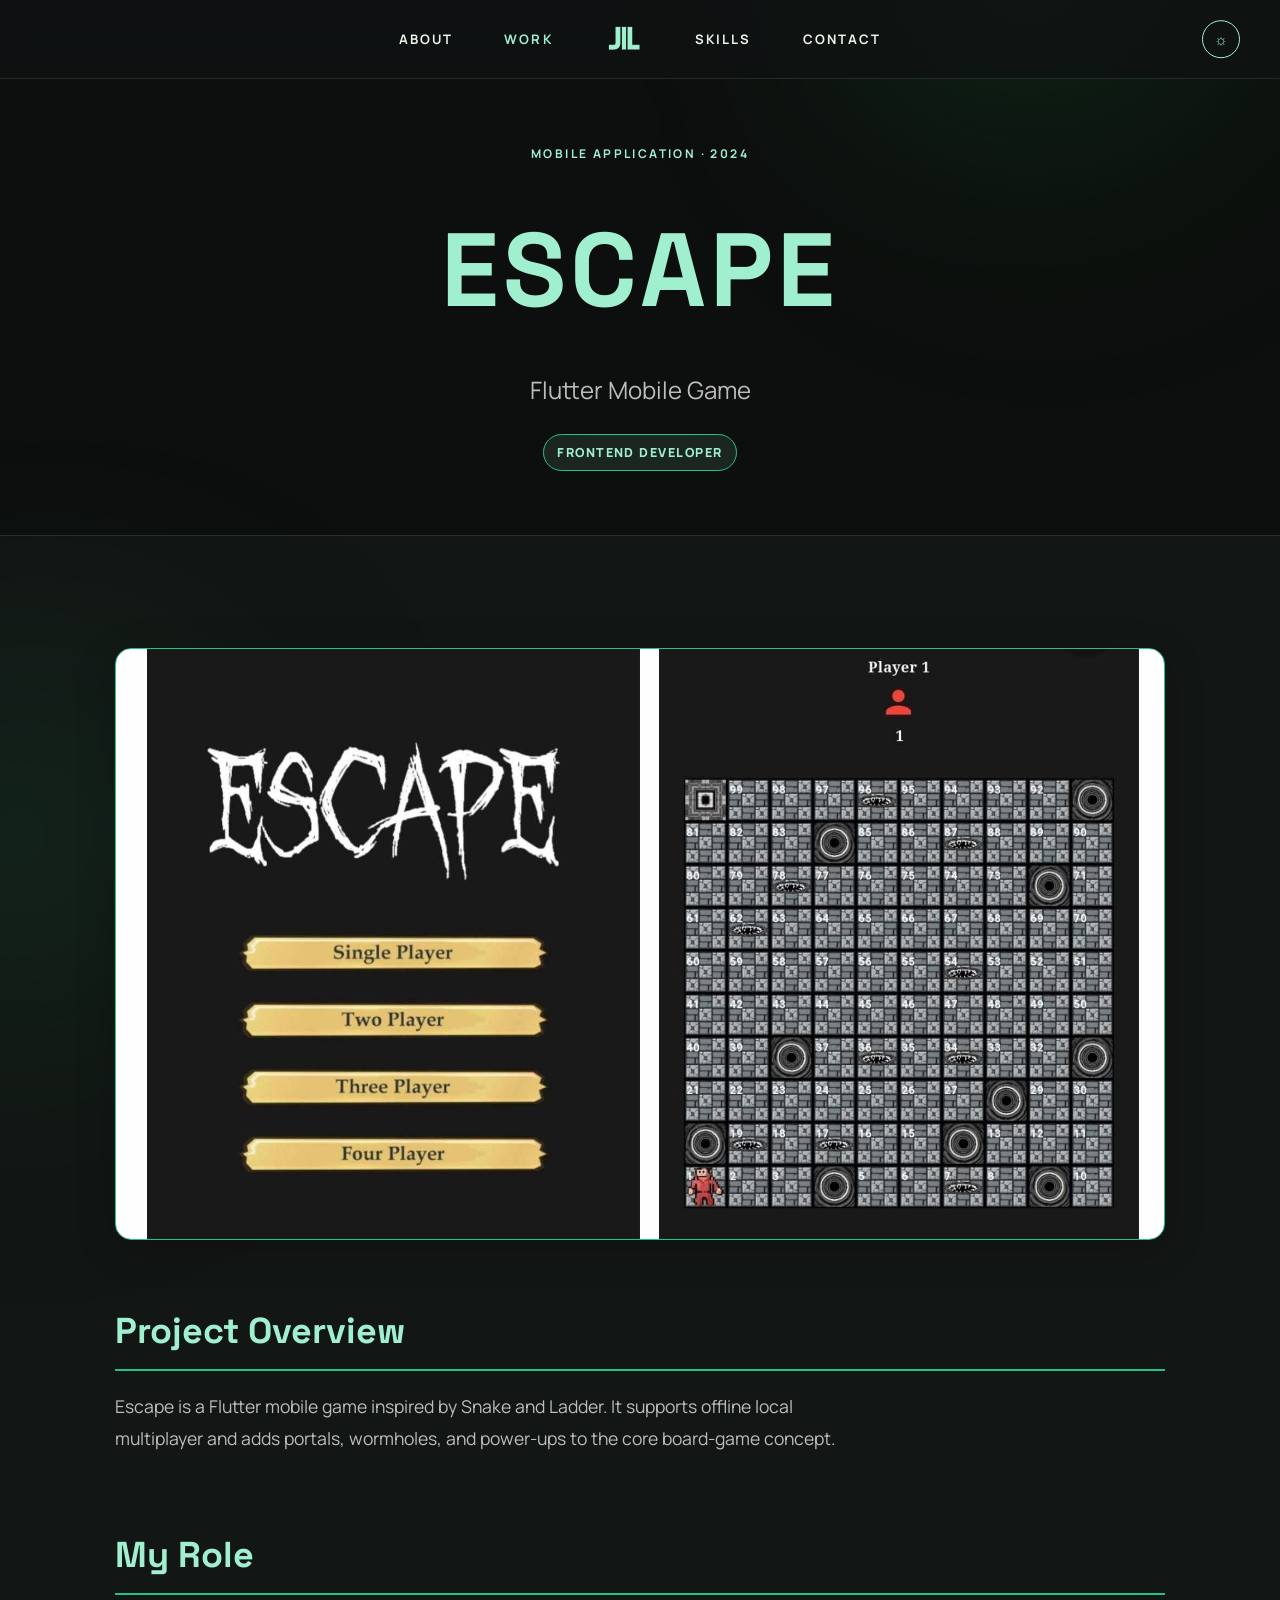
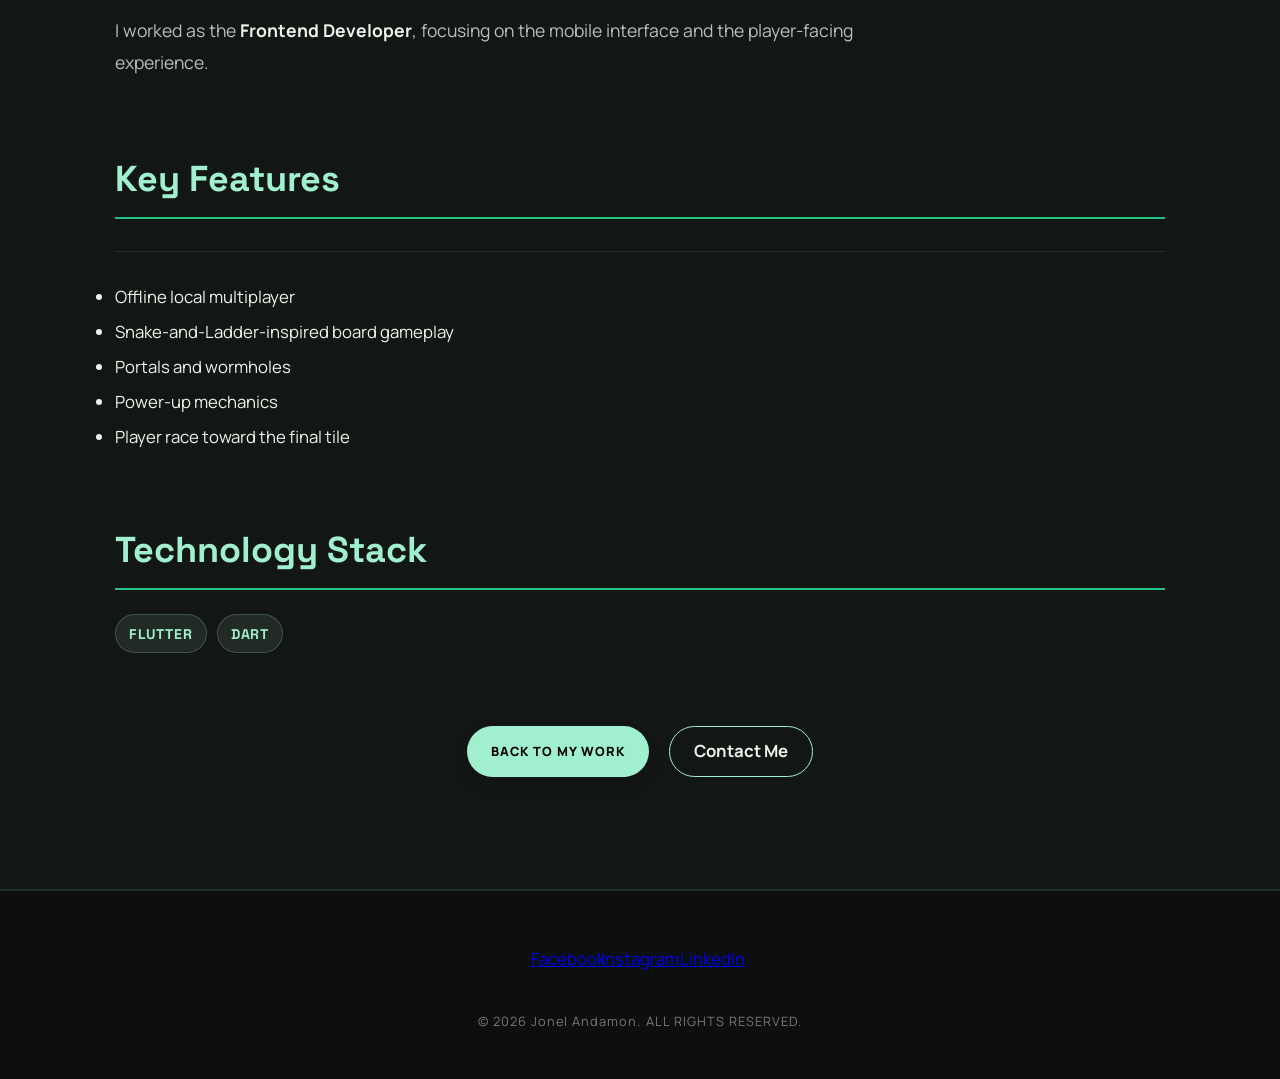
==== projects/escape/index.html @ 8e34d3ea "Add files via upload" ====
<!DOCTYPE html>
<html lang="en">
<head>
    <meta charset="UTF-8">
    <meta name="viewport" content="width=device-width, initial-scale=1.0">
    <meta name="description" content="A Flutter mobile game inspired by Snake and Ladder with offline local multiplayer and custom gameplay mechanics.">
    <meta property="og:title" content="Escape | Jonel Andamon">
    <meta property="og:description" content="A Flutter mobile game inspired by Snake and Ladder with offline local multiplayer and custom gameplay mechanics.">
    <meta property="og:type" content="website">
    <title>Escape | Jonel Andamon</title>
    <link href="https://fonts.googleapis.com/css2?family=Manrope:wght@400;500;600;700;800&family=Space+Grotesk:wght@400;500;600;700&display=swap" rel="stylesheet">
    <link rel="stylesheet" href="https://unpkg.com/aos@2.3.1/dist/aos.css">
    <link rel="stylesheet" href="../../assets/css/portfolio.css">
    <link rel="icon" type="image/png" sizes="64x64" href="../../assets/images/branding/logo.png">
</head>
<body>
    <div class="top-shadow"></div>
    <div class="bottom-shadow"></div>
    <header>
        <div class="nav-container">
            <div class="mobile-logo">
                <a href="../../index.html"><img src="../../assets/images/branding/logo.png" alt="Portfolio logo"></a>
            </div>
            <button class="hamburger" id="hamburger" type="button" aria-label="Open navigation" aria-expanded="false" aria-controls="navLinks">
                <span class="line"></span><span class="line"></span><span class="line"></span>
            </button>
            <nav class="nav-links" id="navLinks">
                <a href="../../about.html">About</a>
                <a href="../../work.html" class="active">Work</a>
                <div class="logo"><a href="../../index.html"><img src="../../assets/images/branding/logo.png" alt="Portfolio logo"></a></div>
                <a href="../../skill.html">Skills</a>
                <a href="../../contact.html">Contact</a>
            </nav>
            <button class="theme-toggle" type="button" aria-label="Switch to light mode" title="Switch to light mode" aria-pressed="false">
                <span class="theme-icon" aria-hidden="true"></span>
                <span class="theme-label">Light mode</span>
            </button>
        </div>
    </header>
    <main>
        <section class="project-detail-hero" data-aos="fade-up">
            <div class="container">
                <p class="eyebrow">Mobile Application · 2024</p>
                <h1>ESCAPE</h1>
                <p class="project-detail-lead">Flutter Mobile Game</p>
                <div class="project-role-badge">Frontend Developer</div>
            </div>
        </section>
        <section class="section dark-section">
            <div class="container project-detail-content">
                <div class="project-hero-image" data-aos="fade-up">
                    <img src="../../projects/escape/images/escape.jpg" alt="Escape mobile game interface">
                </div>
                <div class="project-detail-section" data-aos="fade-up">
    <h2>Project Overview</h2>
    <p class="details">Escape is a Flutter mobile game inspired by Snake and Ladder. It supports offline local multiplayer and adds portals, wormholes, and power-ups to the core board-game concept.</p>
</div>
<div class="project-detail-section" data-aos="fade-up">
    <h2>My Role</h2>
    <p class="details">I worked as the <strong>Frontend Developer</strong>, focusing on the mobile interface and the player-facing experience.</p>
</div>
<div class="project-detail-section" data-aos="fade-up">
    <h2>Key Features</h2>
    <ul class="project-features">
        <li>Offline local multiplayer</li>
        <li>Snake-and-Ladder-inspired board gameplay</li>
        <li>Portals and wormholes</li>
        <li>Power-up mechanics</li>
        <li>Player race toward the final tile</li>
    </ul>
</div>
<div class="project-detail-section" data-aos="fade-up">
    <h2>Technology Stack</h2>
    <div class="tech-stack tech-stack-large"><span>Flutter</span><span>Dart</span></div>
</div>
                <div class="project-links" data-aos="fade-up">
                    <a href="../../work.html" class="action-button">Back to My Work</a>
                    <a href="../../contact.html" class="text-link">Contact Me</a>
                </div>
            </div>
        </section>
    </main>
    <footer>
    <div class="social-links" data-aos="fade-up">
        <a href="https://www.facebook.com/share/1BYpJdVybT/" target="_blank" rel="noopener noreferrer" aria-label="Facebook"><span aria-hidden="true">Facebook</span></a>
        <a href="https://www.instagram.com/_dyoneeell?igsh=d3g4NmZldGcwbHEw" target="_blank" rel="noopener noreferrer" aria-label="Instagram"><span aria-hidden="true">Instagram</span></a>
        <a href="https://www.linkedin.com/in/jonel-andamon-7ba1b735b" target="_blank" rel="noopener noreferrer" aria-label="LinkedIn"><span aria-hidden="true">LinkedIn</span></a>
    </div>
    <p class="copyright"></p>
</footer>
    <script src="https://unpkg.com/aos@2.3.1/dist/aos.js"></script>
    <script src="../../assets/js/portfolio.js"></script>
</body>
</html>
---- assets/css/portfolio.css ----
/* ====================== ROOT VARIABLES ====================== */
:root {
    --primary: #a0f0d0;
    --primary-dark: #23c483;
    --bg-dark: #0d0f0e;
    --bg-light: #1b1d1b;
    --text-light: #eaf6ea;
    --muted-text-color: #bdbdbd;  
    --timeline-marker: 20px;
    --card-padding: 2rem;
}

/* ====================== BASE STYLES ====================== */
* {
    margin: 0;
    padding: 0;
    box-sizing: border-box;
    font-family: 'Manrope', sans-serif;
    scroll-behavior: smooth;
}

body {
    background-color: var(--bg-dark);
    color: var(--text-light);
    overflow-x: hidden;
    transition: background-color 0.45s ease, color 0.45s ease;
}

/* ====================== TYPOGRAPHY ====================== */
.section-title {
    font-size: 2.5rem;
    color: var(--primary);
    margin-bottom: 3rem;
    text-transform: uppercase;
    letter-spacing: 3px;
    position: relative;
    display: inline-block;
}

.section-title::after {
    content: '';
    position: absolute;
    bottom: -10px;
    left: 0;
    width: 50px;
    height: 3px;
    background: var(--primary);
}

.section-title .line {
    flex-grow: 1;
    height: 2px;
    background: var(--primary);
}

.intro {
    font-size: 1.75rem;
    margin: 3rem 0 4rem;
    font-weight: 500;
    color: var(--text-light);
}

.details {
    color: var(--muted-text-color);
    font-size: 1.3rem;
    line-height: 2;
}

.section-text {
    font-size: 1.1rem;
    line-height: 1.8;
    max-width: 700px;
    margin-bottom: 2rem;
}

/* ====================== LAYOUT & CONTAINERS ====================== */
.container {
    max-width: 1200px;
    margin: 0 auto;
}

.section {
    padding: 6rem 2rem;
    position: relative;
}

.button-group {
    display: flex;
    gap: 1rem;
    margin-top: 2rem;
}

/* ====================== BACKGROUND ELEMENTS ====================== */
.top-shadow,
.bottom-shadow {
    position: fixed;
    width: 800px;
    height: 800px;
    background: rgba(0, 100, 0, 0.15);
    border-radius: 50%;
    filter: blur(100px);
    z-index: -1;
}

.top-shadow {
    top: 20%;
    left: -800px;
    animation: floatRight 25s linear infinite;
}

.bottom-shadow {
    bottom: 20%;
    left: -800px;
    animation: floatRight 30s linear infinite 5s;
}

@keyframes floatRight {
    0% { transform: translateX(-100%); }
    100% { transform: translateX(calc(100vw + 100%)); }
}

/* ====================== NAVIGATION ====================== */
header {
    position: fixed;
    top: 0;
    width: 100%;
    padding: 1.5rem 2rem;
    background: none;
    backdrop-filter: blur(10px);
    z-index: 100;
    transition: transform 0.35s ease, box-shadow 0.35s ease;
}

header.hide-nav {
    transform: translateY(-100%);
    transition: transform 0.3s ease-in-out;
}


.nav-container {
    max-width: 1200px;
    margin: 0 auto;
    display: flex;
    justify-content: center;
    align-items: center;
    position: relative;
}

.mobile-logo {
    display: none;
}

.logo {
    display: flex;
    align-items: center;
}

.logo img {
    height: 40px;
    object-fit: contain;
}

.nav-links {
    display: flex;
    align-items: center;
    justify-content: center;
    width: 100%;
    gap: 4rem;
}

.nav-links a {
    color: var(--text-light);
    text-decoration: none;
    font-size: 0.9rem;
    text-transform: uppercase;
    letter-spacing: 6px;
    transition: color 0.3s;
    position: relative;
}

.nav-links a:hover {
    color: var(--primary);
}

.nav-links a::after {
    content: "";
    position: absolute;
    left: 50%;
    bottom: -4px;
    transform: translateX(-50%);
    height: 2px;
    width: 0;
    background-color: var(--primary);
    transition: width 0.4s ease;
}

.nav-links a:hover::after {
    width: 100%;
}

.theme-toggle {
    align-items: center;
    background: transparent;
    border: 1px solid var(--primary);
    border-radius: 999px;
    color: var(--primary);
    cursor: pointer;
    display: inline-flex;
    font-family: 'Manrope', sans-serif;
    font-size: 1.05rem;
    justify-content: center;
    height: 2.35rem;
    padding: 0;
    position: absolute;
    right: 0;
    top: 50%;
    transform: translateY(-50%);
    width: 2.35rem;
    transition: background-color 0.3s ease, color 0.3s ease, transform 0.3s ease;
    z-index: 102;
}

.theme-toggle:hover,
.theme-toggle:focus-visible {
    background: var(--primary);
    color: var(--bg-dark);
    outline: none;
    transform: translateY(calc(-50% - 2px));
}

.theme-icon::before {
    content: '\263C';
    font-size: 0.95rem;
}

[data-theme="light"] .theme-icon::before {
    content: '\263E';
}

.theme-label {
    display: none;
}

.hamburger {
    display: none;
    flex-direction: column;
    justify-content: space-between;
    width: 30px;
    height: 21px;
    cursor: pointer;
    z-index: 101;
}

.hamburger .line {
    width: 100%;
    height: 3px;
    background: var(--primary);
    border-radius: 3px;
    transition: all 0.3s ease;
}

/* ====================== HERO SECTION ====================== */
.hero {
    height: 100vh;
    display: flex;
    align-items: center;
    justify-content: center;
    text-align: center;
    padding: 0 2rem;
    padding-top: 80px;
}

.hero h1 {
    font-size: 5rem;
    font-weight: 700;
    color: var(--primary);
    margin-bottom: 1rem;
    letter-spacing: 5px;
    text-transform: uppercase;
}

.hero .subtitle {
    font-size: 1.4rem;
    margin-bottom: 3rem;
    letter-spacing: 2px;
}

.scroll-indicator {
    position: absolute;
    bottom: 40px;
    left: 50%;
    transform: translateX(-50%);
}

.scroll-indicator span {
    display: block;
    width: 20px;
    height: 20px;
    border-bottom: 2px solid var(--primary);
    border-right: 2px solid var(--primary);
    transform: rotate(45deg);
    animation: scrollAnimation 2s infinite;
}

@keyframes scrollAnimation {
    0% { opacity: 0; transform: rotate(45deg) translateY(-20px); }
    50% { opacity: 1; }
    100% { opacity: 0; transform: rotate(45deg) translateY(20px); }
}

/* ====================== BUTTONS ====================== */
.action-button {
    padding: 1.3em 3em;
    font-size: 12px;
    text-transform: uppercase;
    letter-spacing: 2.5px;
    font-weight: 500;
    color: #000;
    background-color: var(--primary);
    border: none;
    border-radius: 45px;
    box-shadow: 0px 8px 15px rgba(0, 0, 0, 0.1);
    transition: all 0.3s ease 0s;
    cursor: pointer;
    outline: none;
}

.action-button:hover {
    background-color: var(--primary-dark);
    box-shadow: 0px 15px 20px rgba(46, 229, 157, 0.4);
    color: #fff;
    transform: translateY(-7px);
}

.action-button:active {
    transform: translateY(-1px);
}

.icon-button {
    width: 50px;
    height: 50px;
    display: flex;
    align-items: center;
    justify-content: center;
    background-color: var(--primary);
    border: none;
    border-radius: 50%;
    cursor: pointer;
    transition: all 0.3s ease;
    box-shadow: 0px 8px 15px rgba(0, 0, 0, 0.1);
}

.icon-button svg {
    transition: all 0.3s ease;
}

.icon-button:hover {
    background-color: var(--primary-dark);
    box-shadow: 0px 15px 20px rgba(46, 229, 157, 0.4);
    transform: translateY(-7px);
}

.dark-section .icon-button {
    color: var(--primary);
}

.icon-button:hover svg {
    transform: translate(3px, -3px);
}

.icon-button:active {
    transform: translateY(-1px);
}

.dark-section .action-button {
    --primary: #a0f0d0;
    color: #000;
}

.dark-section .icon-button {
    --primary: #a0f0d0;
    color: var(--primary);
}

.dark-section .action-button:hover,
.dark-section .icon-button:hover {
    background-color: var(--primary-dark);
    color: #fff;
}

/* ====================== SKILLS SECTION ====================== */
.tech-overview {
    margin-bottom: 4rem;
}

.tech-grid {
    display: grid;
    grid-template-columns: repeat(auto-fit, minmax(240px, 1fr));
    gap: 2rem;
    margin-top: 3rem;
}

.tech-card {
    background: rgba(27, 29, 27, 0.7);
    border: 1px solid rgba(160, 240, 208, 0.1);
    border-radius: 15px;
    padding: 2rem;
    text-align: center;
    transition: all 0.4s cubic-bezier(0.23, 1, 0.32, 1);
    position: relative;
    overflow: hidden;
    cursor: pointer;
}

.tech-card::before {
    content: '';
    position: absolute;
    top: 0;
    left: -100%;
    width: 100%;
    height: 100%;
    background: linear-gradient(90deg, transparent, rgba(160, 240, 208, 0.1), transparent);
    transition: left 0.5s ease;
}

.tech-card:hover::before {
    left: 100%;
}

.tech-card:hover {
    transform: translateY(-10px) scale(1.02);
    border-color: var(--primary);
    box-shadow: 0 15px 40px rgba(35, 196, 131, 0.2);
    background: rgba(35, 196, 131, 0.05);
}

.tech-icon {
    width: 80px;
    height: 80px;
    margin: 0 auto 1.5rem;
    display: flex;
    align-items: center;
    justify-content: center;
    border-radius: 50%;
    background: rgba(160, 240, 208, 0.1);
    transition: all 0.4s ease;
}

.tech-icon svg {
    width: 50px;
    height: 50px;
    color: var(--primary);
    transition: all 0.4s ease;
}

.tech-card:hover .tech-icon {
    background: rgba(160, 240, 208, 0.2);
    transform: scale(1.1) rotate(5deg);
    box-shadow: 0 10px 30px rgba(35, 196, 131, 0.3);
}

.tech-card:hover .tech-icon svg {
    color: var(--primary-dark);
    transform: scale(1.1);
}

.tech-card h4 {
    color: var(--primary);
    font-size: 1.3rem;
    margin-bottom: 0.75rem;
    font-weight: 700;
    transition: color 0.3s ease;
}

.tech-card:hover h4 {
    color: var(--primary-dark);
}

.tech-card p {
    color: var(--muted-text-color);
    font-size: 0.95rem;
    line-height: 1.6;
    transition: color 0.3s ease;
}

.tech-card:hover p {
    color: var(--text-light);
}

.vertical-skills {
    display: flex;
    flex-direction: column;
    gap: 3rem;
    max-width: 800px;
    margin: 0 auto;
}

.skill-group {
    border-left: 3px solid var(--primary-dark);
    padding-left: 2rem;
    position: relative;
}

.skill-group h3 {
    color: var(--primary);
    font-size: 1.5rem;
    margin-bottom: 1.5rem;
    text-transform: uppercase;
    letter-spacing: 2px;
}

.skill-item {
    margin-bottom: 2rem;
    padding: 1.5rem;
    background: rgba(27, 29, 27, 0.5);
    border-radius: 8px;
    transition: transform 0.3s ease;
}

.skill-item:hover {
    transform: translateX(10px);
}

.skill-item h4 {
    color: var(--primary);
    margin-bottom: 0.5rem;
    font-size: 1.1rem;
}

.skill-item p {
    color: var(--muted-text-color);
    line-height: 1.6;
    font-size: 0.95rem;
}

.skill-item-with-icon {
    display: flex;
    gap: 1.5rem;
    align-items: flex-start;
    margin-bottom: 2rem;
    padding: 1.5rem;
    background: rgba(27, 29, 27, 0.5);
    border: 1px solid rgba(160, 240, 208, 0.1);
    border-radius: 12px;
    transition: all 0.4s cubic-bezier(0.23, 1, 0.32, 1);
    cursor: pointer;
}

.skill-item-with-icon:hover {
    transform: translateX(15px);
    background: rgba(35, 196, 131, 0.08);
    border-color: var(--primary);
    box-shadow: 0 8px 24px rgba(35, 196, 131, 0.15);
}

.skill-icon {
    flex-shrink: 0;
    width: 60px;
    height: 60px;
    display: flex;
    align-items: center;
    justify-content: center;
    background: rgba(160, 240, 208, 0.1);
    border-radius: 12px;
    transition: all 0.4s ease;
}

.skill-icon svg {
    width: 35px;
    height: 35px;
    color: var(--primary);
    transition: all 0.4s ease;
}

.skill-icon span {
    display: flex;
    align-items: center;
    justify-content: center;
}

.skill-item-with-icon:hover .skill-icon {
    background: rgba(160, 240, 208, 0.2);
    transform: scale(1.1) rotate(-5deg);
    box-shadow: 0 8px 20px rgba(35, 196, 131, 0.25);
}

.skill-item-with-icon:hover .skill-icon svg {
    color: var(--primary-dark);
    transform: scale(1.05);
}

.skill-content {
    flex: 1;
}

.skill-content h4 {
    color: var(--primary);
    font-size: 1.2rem;
    margin-bottom: 0.5rem;
    font-weight: 700;
    transition: color 0.3s ease;
}

.skill-item-with-icon:hover .skill-content h4 {
    color: var(--primary-dark);
}

.skill-content p {
    color: var(--muted-text-color);
    line-height: 1.7;
    font-size: 0.95rem;
    transition: color 0.3s ease;
}

.skill-item-with-icon:hover .skill-content p {
    color: var(--text-light);
}



/* ====================== CONTACT SECTION ====================== */
.contact-intro {
    text-align: center;
    max-width: 600px;
    margin: 0 auto 4rem;
}

.contact-intro p {
    color: var(--muted-text-color);
    font-size: 1.2rem;
    line-height: 1.8;
    position: relative;
}

.contact-intro p::after {
    content: '';
    display: block;
    width: 50px;
    height: 2px;
    background: var(--primary);
    margin: 2rem auto;
}

.vertical-contacts {
    display: flex;
    flex-direction: column;
    gap: 4rem;
    max-width: 1000px;
    margin: 0 auto;
}

.contact-group {
    border-left: 3px solid var(--primary-dark);
    border-left-width: 4px;
    padding-left: 3rem;
    position: relative;
}

.contact-group h3 {
    color: var(--primary);
    font-size: 2rem;
    margin-bottom: 2.5rem;
    text-transform: uppercase;
    letter-spacing: 3px;
}

.contact-item {
    margin-bottom: 2.5rem;
    padding: 2rem;
    border: 2px solid rgba(160, 240, 208, 0.1);
    transition: transform 0.3s ease;
}

.contact-item:hover {
    transform: translateX(10px);
}

.contact-item h4 {
    color: var(--primary);
    margin-bottom: .1rem;
    font-size: 1.3rem;
}

.contact-item p {
    color: var(--muted-text-color);
    line-height: 1.8;
    font-size: 1.1rem;
}

.contact-form-group {
    width: 100%;
}

.contact-form {
    display: grid;
    gap: 1.25rem;
    max-width: 760px;
}

.form-field {
    display: grid;
    gap: 0.5rem;
}

.form-field label {
    color: var(--primary);
    font-size: 0.85rem;
    font-weight: 700;
    letter-spacing: 0.04em;
}

.form-field input,
.form-field textarea {
    background: rgba(13, 15, 14, 0.45);
    border: 1px solid rgba(160, 240, 208, 0.2);
    border-radius: 0.5rem;
    color: var(--text-light);
    font: inherit;
    padding: 0.85rem 1rem;
    transition: border-color 0.3s ease, box-shadow 0.3s ease, background-color 0.3s ease;
    width: 100%;
}

.form-field textarea {
    min-height: 8rem;
    resize: vertical;
}

.form-field input:focus,
.form-field textarea:focus {
    border-color: var(--primary);
    box-shadow: 0 0 0 3px rgba(160, 240, 208, 0.12);
    outline: none;
}

.contact-form .action-button {
    justify-self: start;
}

.contact-form .action-button:disabled {
    cursor: wait;
    opacity: 0.65;
    transform: none;
}

.form-status {
    min-height: 1.5rem;
    color: var(--muted-text-color);
    font-size: 0.9rem;
}

.form-status.is-success {
    color: var(--primary);
}

.form-status.is-error {
    color: #ef9b9b;
}

[data-theme="light"] .form-field input,
[data-theme="light"] .form-field textarea {
    background: rgba(255, 255, 255, 0.9);
    border-color: rgba(23, 53, 42, 0.2);
    color: var(--text-light);
}

[data-theme="light"] .form-field input:focus,
[data-theme="light"] .form-field textarea:focus {
    box-shadow: 0 0 0 3px rgba(22, 131, 91, 0.14);
}

/* ====================== ABOUT SECTION ====================== */
.about-section {
    padding: 6rem 2rem;
    position: relative;
}

.education-timeline {
    position: relative;
    padding-left: 3rem;
    margin: 4rem 0;
    border-left: 3px solid var(--primary);
}

.education-timeline::before {
    content: '';
    position: absolute;
    left: -3px;
    top: 0;
    height: 100%;
    width: 3px;
    background: linear-gradient(
        to bottom,
        transparent,
        var(--primary-dark),
        transparent
    );
}

.timeline-item {
    position: relative;
    margin-bottom: 4rem;
    padding: 2rem;
    background: rgba(27, 29, 27, 0.7);
    border-radius: 8px;
    border: 1px solid rgba(160, 240, 208, 0.1);
    transition: transform 0.3s ease;
}

.timeline-item:hover {
    transform: translateX(20px);
    border-color: var(--primary);
}

.timeline-item::before {
    content: '';
    position: absolute;
    left: -3.8rem;
    top: 2.5rem;
    width: var(--timeline-marker);
    height: var(--timeline-marker);
    background: var(--bg-dark);
    border: 3px solid var(--primary);
    border-radius: 50%;
    z-index: 1;
}

.timeline-date {
    color: var(--primary);
    font-family: 'Space Grotesk', sans-serif;
    font-size: 1.1rem;
    margin-bottom: 1rem;
}

.timeline-details {
    color: var(--muted-text-color);
    line-height: 1.8;
    font-size: 1.1rem;
}

.additional-info {
    display: grid;
    grid-template-columns: repeat(auto-fit, minmax(300px, 1fr));
    gap: 3rem;
    margin-top: 4rem;
}

.info-card {
    padding: var(--card-padding);
    background: rgba(27, 29, 27, 0.7);
    border-radius: 10px;
    border: 1px solid rgba(160, 240, 208, 0.1);
    transition: all 0.3s ease;
}

.info-card:hover {
    transform: translateY(-10px);
    box-shadow: 0 10px 30px rgba(35, 196, 131, 0.1);
    border-color: var(--primary);
}

/* ====================== PROJECTS SECTION ====================== */
.work-intro {
    text-align: center;
    max-width: 800px;
    margin: 0 auto 4rem;
}

.section-subtitle {
    color: var(--muted-text-color);
    font-size: 1.1rem;
    line-height: 1.6;
    margin-top: 1rem;
}

.vertical-projects {
    display: grid;
    gap: 4rem;
    margin-top: 3rem;
}

.project-card-vertical {
    background: rgba(27, 29, 27, 0.7);
    border-radius: 15px;
    overflow: hidden;
    border: 1px solid rgba(195, 243, 194, 0.1);
    transition: all 0.3s ease;
    scroll-margin-top: 100px;
}

.featured-project-card {
    border: 2px solid var(--primary-dark);
    background: rgba(35, 196, 131, 0.05);
    box-shadow: 0 8px 30px rgba(35, 196, 131, 0.15);
}

.featured-label {
    display: inline-block;
    background: var(--primary);
    color: var(--bg-dark);
    font-size: 0.7rem;
    font-weight: 700;
    letter-spacing: 0.1em;
    padding: 0.4rem 1rem;
    border-radius: 20px;
    margin-bottom: 0.75rem;
    text-transform: uppercase;
}

.project-role-info {
    font-family: 'Space Grotesk', sans-serif;
    padding: 0.75rem 1.25rem;
    background: rgba(160, 240, 208, 0.08);
    border-left: 3px solid var(--primary);
    border-radius: 4px;
}

.project-image-vertical {
    height: 200px;
    background-size: cover;
    background-position: center;
    position: relative;
}

.project-info {
    padding: 2.5rem;
}

.project-info h3 {
    font-size: 2rem;
    color: var(--primary);
    margin-bottom: 0.5rem;
    letter-spacing: 1px;
}

.project-meta {
    display: flex;
    gap: 1.5rem;
    margin: 1rem 0;
    color: var(--primary-dark);
    font-family: 'Manrope', sans-serif;
    font-size: 0.9rem;
}

.project-description {
    color: var(--text-light);
    line-height: 1.8;
    margin: 1.5rem 0;
    font-size: 1.1rem;
}

.tech-stack {
    display: flex;
    flex-wrap: wrap;
    gap: 0.8rem;
    margin: 1.5rem 0;
}

.tech-stack span {
    background: rgba(160, 240, 208, 0.1);
    color: var(--primary);
    padding: 0.5rem 1.2rem;
    border-radius: 20px;
    font-size: 0.9rem;
    font-family: 'Space Grotesk', sans-serif;
    text-transform: uppercase;
}

.tech-stack-large span {
    font-size: 1rem;
    padding: 0.6rem 1.4rem;
}

.project-features {
    border-top: 1px solid rgba(160, 240, 208, 0.1);
    padding-top: 2rem;
    margin-top: 2rem;
}

.project-features h4 {
    color: var(--primary);
    margin-bottom: 1rem;
}

.project-features ul {
    padding-left: 1.5rem;
    color: var(--muted-text-color);
    line-height: 1.8;
}

.project-features li {
    margin-bottom: 0.5rem;
}

.project-card-vertical:hover {
    transform: translateY(-5px);
    box-shadow: 0 15px 30px rgba(0, 0, 0, 0.3);
    border-color: var(--primary);
}

.featured-project-card:hover {
    box-shadow: 0 20px 40px rgba(35, 196, 131, 0.25);
}

/* ====================== IMAGE COLLAGE ====================== */
.collage-container {
    display: grid;
    grid-template-columns: repeat(3, 1fr);
    gap: 1.5rem;
    max-width: 1000px;
    margin: 0 auto 2rem;
    padding: 1rem;
}

.collage-img {
    position: relative;
    border-radius: 8px;
    overflow: hidden;
    border: 3px solid var(--primary-dark);
    background: var(--bg-light);
    transition: all 0.4s cubic-bezier(0.23, 1, 0.32, 1);
    perspective: 1000px;
}

.collage-img img {
    width: 100%;
    height: 250px;
    object-fit: cover;
    display: block;
    transition: transform 0.4s cubic-bezier(0.23, 1, 0.32, 1);
}

.collage-img-1 img {
    object-position: center 30%;
}

.collage-img-2 {
    transform: translateY(1.5rem);
}

.collage-img-3 {
    transform: translateY(-1.5rem);
}

.collage-img:hover {
    transform: translateY(-10px) rotateX(5deg) rotateY(1deg);
    box-shadow: 0 15px 30px rgba(35, 196, 131, 0.2);
    z-index: 2;
}

.collage-img:hover img {
    transform: scale(1.05);
}

.collage-img-1:hover {
    transform: translateY(-10px) rotate(-1deg);
}

.collage-img-2:hover {
    transform: translateY(-10px) rotate(2deg);
}

.collage-img-3:hover {
    transform: translateY(-10px) rotate(-2deg) scale(1.02);
}

.collage-img::after {
    content: attr(data-title);
    position: absolute;
    bottom: -100%;
    left: 0;
    width: 100%;
    padding: 1rem;
    background: none;
    color: var(--primary);
    font-family: 'Space Grotesk', sans-serif;
    text-align: center;
    transition: bottom 0.3s ease;
}

.collage-img:hover::after {
    bottom: 0;
}

/* ====================== PROJECT DETAIL PAGES ====================== */
.project-detail-hero {
    padding: 10rem 2rem 5rem;
    text-align: center;
}

.project-detail-hero .eyebrow {
    color: var(--primary);
    font-size: 0.75rem;
    font-weight: 700;
    letter-spacing: 0.2em;
    margin-bottom: 1.5rem;
    text-transform: uppercase;
}

.project-detail-hero h1 {
    font-size: clamp(2.5rem, 6vw, 4rem);
    color: var(--primary);
    margin-bottom: 1rem;
    letter-spacing: 2px;
}

.project-detail-lead {
    font-size: clamp(1.1rem, 2vw, 1.4rem);
    color: var(--muted-text-color);
    max-width: 700px;
    margin: 0 auto 2rem;
    line-height: 1.6;
}

.project-role-badge {
    display: inline-block;
    background: rgba(160, 240, 208, 0.1);
    border: 1px solid var(--primary);
    border-radius: 20px;
    color: var(--primary);
    font-size: 0.85rem;
    font-weight: 700;
    letter-spacing: 0.05em;
    margin-top: 1rem;
    padding: 0.5rem 1.5rem;
    text-transform: uppercase;
}

.project-detail-content {
    max-width: 900px;
    margin: 0 auto;
}

.project-hero-image {
    margin: 0 0 4rem;
    text-align: center;
}

.project-hero-image img {
    width: 100%;
    border-radius: 12px;
    border: 2px solid var(--primary-dark);
    box-shadow: 0 10px 40px rgba(0, 0, 0, 0.2);
}

.image-caption {
    margin-top: 1rem;
    font-size: 0.9rem;
    color: var(--muted-text-color);
    font-style: italic;
}

.project-detail-section {
    margin-bottom: 4rem;
}

.project-detail-section h2 {
    font-size: 2rem;
    color: var(--primary);
    margin-bottom: 1.5rem;
    border-bottom: 2px solid var(--primary-dark);
    padding-bottom: 0.5rem;
}

.project-detail-section .details {
    font-size: 1.1rem;
    line-height: 1.8;
    color: var(--muted-text-color);
    margin-bottom: 1rem;
}

.feature-grid {
    display: grid;
    grid-template-columns: repeat(auto-fit, minmax(280px, 1fr));
    gap: 2rem;
    margin-top: 2rem;
}

.feature-card {
    padding: 2rem;
    background: rgba(27, 29, 27, 0.5);
    border-radius: 10px;
    border: 1px solid rgba(160, 240, 208, 0.1);
    transition: all 0.3s ease;
}

.feature-card:hover {
    transform: translateY(-5px);
    border-color: var(--primary);
    box-shadow: 0 8px 20px rgba(35, 196, 131, 0.1);
}

.feature-card h3 {
    color: var(--primary);
    font-size: 1.2rem;
    margin-bottom: 0.75rem;
}

.feature-card p {
    color: var(--muted-text-color);
    line-height: 1.6;
    font-size: 0.95rem;
}

.metrics-grid {
    display: grid;
    grid-template-columns: repeat(auto-fit, minmax(200px, 1fr));
    gap: 2rem;
    margin: 2rem 0;
}

.metric-card {
    text-align: center;
    padding: 2rem 1rem;
    background: rgba(160, 240, 208, 0.05);
    border-radius: 10px;
    border: 1px solid rgba(160, 240, 208, 0.15);
}

.metric-card strong {
    display: block;
    font-size: 2.5rem;
    color: var(--primary);
    margin-bottom: 0.5rem;
}

.metric-card span {
    display: block;
    color: var(--muted-text-color);
    font-size: 0.9rem;
    line-height: 1.4;
}

.metric-note {
    font-size: 0.85rem;
    color: var(--muted-text-color);
    font-style: italic;
    margin-top: 1.5rem;
    padding: 1rem;
    background: rgba(160, 240, 208, 0.03);
    border-left: 3px solid var(--primary-dark);
    border-radius: 4px;
}

.project-gallery {
    display: grid;
    grid-template-columns: repeat(auto-fit, minmax(300px, 1fr));
    gap: 2rem;
    margin: 2rem 0;
}

.project-gallery figure {
    margin: 0;
}

.project-gallery img {
    width: 100%;
    height: auto;
    border-radius: 8px;
    border: 2px solid var(--primary-dark);
    transition: transform 0.3s ease, box-shadow 0.3s ease;
}

.project-gallery img:hover {
    transform: scale(1.02);
    box-shadow: 0 8px 20px rgba(35, 196, 131, 0.2);
}

.project-gallery figcaption {
    margin-top: 0.75rem;
    font-size: 0.9rem;
    color: var(--muted-text-color);
    text-align: center;
}

.project-links {
    display: flex;
    gap: 1.5rem;
    margin-top: 3rem;
    flex-wrap: wrap;
    justify-content: center;
}

.liblocker-gallery {
    grid-template-columns: repeat(auto-fit, minmax(350px, 1fr));
}

/* ====================== PERSONAL INFO ====================== */
.personal-info {
    padding: 4rem 2rem;
    background: none;
}

.info-grid {
    display: grid;
    grid-template-columns: repeat(2, 1fr);
    gap: 2rem;
    max-width: 1000px;
    margin: 0 auto;
}

.witty-line {
    grid-column: 1 / -1;
    text-align: center;
    padding: 2rem 0;
    margin: 2rem 0;
    border-top: 2px solid var(--primary-dark);
    border-bottom: 2px solid var(--primary-dark);
}

.witty-line p {
    font-family: 'Space Grotesk', sans-serif;
    font-size: 1.5rem;
    color: var(--primary);
    margin: 0;
    line-height: 1.4;
}

/* ====================== FOOTER ====================== */
footer {
    text-align: center;
    padding: 3rem 2rem;
    background: none;
    border-top: 1px solid rgba(195, 243, 194, 0.1);
}

.social-links {
    display: flex;
    justify-content: center;
    gap: 2rem;
    margin-bottom: 1rem;
}

.social-links a {
    display: flex;
    align-items: center;
    justify-content: center;
    width: 40px;
    height: 40px;
    border-radius: 50%;
    transition: all 0.3s ease;
}

.social-links svg {
    width: 24px;
    height: 24px;
    transition: all 0.3s ease;
}

.social-links a:hover {
    background: rgba(160, 240, 208, 0.1);
}

.social-links a:hover svg {
    fill: var(--primary-dark);
    transform: scale(1.2);
}

.copyright {
    font-size: 0.8rem;
    opacity: 0.6;
    margin-top: 2rem;
}

/* ====================== ANIMATIONS ====================== */
[data-aos] {
    will-change: opacity, transform;
}

/* ====================== WEBINAR SECTION ====================== */
.webinar-section {
    margin: 4rem 2rem;
    padding-top: 2rem;
    border-top: 2px solid var(--primary-dark);
}

.webinar-section .section-title {
    color: var(--primary);
    font-size: 1.8rem;
    margin-bottom: 2.5rem;
}

/* ====================== MOBILE STYLES ====================== */
@media (max-width: 768px) {
    /* Navigation */
    .nav-container {
        justify-content: space-between;
        padding: 1rem 0.1rem;
    }
    
    .mobile-logo {
        display: block;
    }
    
    .mobile-logo img {
        height: 30px;
    }
    
    .logo {
        display: none;
    }
    
    .hamburger {
        display: flex;
    }

    .theme-toggle {
        right: 3.25rem;
    }
    
    .nav-links {
        position: fixed;
        top: 0;
        right: -100%;
        width: 70%;
        height: 100vh;
        background: var(--bg-light);
        flex-direction: column;
        align-items: center;
        justify-content: center;
        gap: 2rem;
        transition: right 0.3s ease;
        z-index: 100;
    }
    
    .nav-links.active {
        right: 0;
    }
    
    .nav-links a {
        padding: 1rem 0;
        border-bottom: 1px solid rgba(160, 240, 208, 0.1);
    }

    /* Hero */
    .hero h1 {
        font-size: 2.5rem;
    }
    
    .hero-copy {
        font-size: 1rem;
    }
    
    /* Sections */
    .section {
        padding: 5rem 1.5rem;
    }
    
    .section-title {
        font-size: 2rem;
    }
    
    .section-subtitle {
        font-size: 1rem;
    }
    
    .work-intro {
        margin-bottom: 3rem;
    }
    
    /* Background elements */
    .top-shadow,
    .bottom-shadow {
        width: 500px;
        height: 500px;
        filter: blur(80px);
    }

    /* Buttons */
    .button-group {
        flex-direction: column;
        align-items: center;
    }

    .action-button {
        width: 100%;
        max-width: 250px;
    }

    /* Social links */
    .social-links {
        gap: 1.5rem;
    }
    
    .social-links svg {
        width: 20px;
        height: 20px;
    }

    /* Skills */
    .vertical-skills {
        padding: 0 1rem;
    }
    
    .skill-group {
        padding-left: 1rem;
    }
    
    .skill-item {
        padding: 1rem;
    }

    /* Contact */
    .vertical-contacts {
        padding: 0 1rem;
    }
    
    .contact-group {
        padding-left: 1rem;
    }
    
    .contact-item {
        padding: 1rem;
    }
    
    .contact-hero-layout {
        grid-template-columns: 1fr;
        gap: 3rem;
    }
    
    .contact-hero-form {
        border-left: none;
        border-top: 2px solid var(--primary-dark);
        padding: 2rem 0 0 0;
    }

    /* Timeline */
    .education-timeline {
        padding-left: 2rem;
    }
    
    .timeline-item::before {
        left: -2.8rem;
    }
    
    .timeline-date {
        font-size: 1rem;
    }
    
    .timeline-details {
        font-size: 0.95rem;
    }
    
    .info-card {
        padding: 1.5rem;
    }

    /* Projects */
    .vertical-projects {
        gap: 3rem;
    }
    
    .project-image-vertical {
        height: 200px;
    }
    
    .project-info {
        padding: 1.5rem;
    }
    
    .project-info h3 {
        font-size: 1.5rem;
    }
    
    .tech-stack span {
        font-size: 0.8rem;
        padding: 0.4rem 1rem;
    }
    
    .project-description {
        font-size: 1rem;
    }
    
    .project-role-info {
        font-size: 0.85rem;
        padding: 0.6rem 1rem;
    }
    
    .featured-label {
        font-size: 0.65rem;
        padding: 0.35rem 0.85rem;
    }

    /* Collage */
    .collage-container {
        padding-top: 150px;
        grid-template-columns: 2fr;
        max-width: 400px;
    }
    
    .collage-img {
        transform: none !important;
        height: 200px;
    }
    
    .collage-img img {
        height: 200px;
        object-position: center center;
    }

    /* Personal Info */
    .info-grid {
        padding: 50px;
        grid-template-columns: 1fr;
        gap: 1rem;
    }
    
    .info-card {
        margin-bottom: 1rem;
        padding: 1.5rem;
    }
    
    .witty-line {
        margin: 1.5rem 0;
        padding: 1.5rem 0;
    }
    
    .witty-line p {
        font-size: 1.2rem;
    }

    /* Disable hover on mobile */
    @media (hover: none) {
        .info-card:hover {
            transform: none;
            background: transparent;
        }
    }

    .intro {
        font-size: 1.6rem;
        margin: 3rem 0 4rem;
        font-weight: 500;
    }
    
    .details {
        font-size: 1.2rem;
        line-height: 2;
    }
}

@media (max-width: 480px) {
    
    .personal-info {
        padding: 2rem 1rem;
    }
    
    .info-card {
        padding: 1rem;
    }
    
    .info-card h3 {
        font-size: 1.1rem;
    }
    
    .info-card p {
        font-size: 0.9rem;
    }
    
    .witty-line p {
        font-size: 1rem;
    }
}

/* Image Modal Styles */
.image-modal {
    display: none;
    position: fixed;
    z-index: 9999;
    left: 0; top: 0;
    width: 100vw; height: 100vh;
    background: rgba(0,0,0,0.85);
    align-items: center;
    justify-content: center;
    animation: fadeIn 0.3s;
}
.image-modal.open {
    display: flex;
}
.image-modal-content {
    max-width: 90vw;
    max-height: 85vh;
    border-radius: 10px;
    box-shadow: 0 8px 40px rgba(0,0,0,0.5);
    margin: auto;
    display: block;
    background: #fff;
}
.image-modal-close {
    position: absolute;
    top: 30px;
    right: 50px;
    color: #fff;
    font-size: 3rem;
    font-weight: bold;
    cursor: pointer;
    z-index: 10000;
    transition: color 0.2s;
}
.image-modal-close:hover {
    color: var(--primary);
}
@media (max-width: 600px) {
    .image-modal-content {
        max-width: 98vw;
        max-height: 70vh;
    }
    .image-modal-close {
        top: 10px;
        right: 20px;
        font-size: 2.2rem;
    }
}
@keyframes fadeIn {
    from { opacity: 0; }
    to { opacity: 1; }
}

/* Add to portfolio.css */
.interests {
  padding: 6rem 2rem;
  background: none;
}

/* ====================== PORTFOLIO REFRESH ====================== */
:root {
    --primary: #a0f0d0;
    --primary-dark: #23c483;
    --bg-dark: #0d0f0e;
    --bg-light: #1b1d1b;
    --text-light: #eaf6ea;
    --muted-text-color: #bdbdbd;
    --border-color: rgba(160, 240, 208, 0.12);
    --accent: #a0f0d0;
}

[data-theme="light"] {
    --primary: #16835b;
    --primary-dark: #0d6545;
    --bg-dark: #f3f8f5;
    --bg-light: #ffffff;
    --text-light: #17352a;
    --muted-text-color: #52685e;
    --border-color: rgba(23, 53, 42, 0.15);
    --accent: #16835b;
}

html {
    scroll-behavior: smooth;
}

body {
    background: var(--bg-dark);
    color: var(--text-light);
    line-height: 1.6;
}

.container {
    width: min(1120px, calc(100% - 3rem));
}

.top-shadow,
.bottom-shadow {
    width: 520px;
    height: 520px;
    background: radial-gradient(circle at 35% 35%, rgba(35, 196, 131, 0.22), rgba(0, 100, 0, 0.08) 48%, transparent 74%);
    filter: blur(110px);
}

.top-shadow {
    top: -260px;
    left: 65%;
}

.bottom-shadow {
    bottom: -260px;
    left: -180px;
}

header {
    padding: 1rem 2rem;
    background: rgba(16, 19, 19, 0.78);
    border-bottom: 1px solid transparent;
    backdrop-filter: blur(16px);
}

header:not(.hide-nav) {
    border-bottom-color: var(--border-color);
}

.nav-links {
    gap: clamp(1.5rem, 4vw, 4rem);
}

.nav-links a {
    font-size: 0.76rem;
    font-weight: 700;
    letter-spacing: 0.16em;
}

.nav-links a.active {
    color: var(--primary);
}

.logo img,
.mobile-logo img {
    filter: none;
}

.hero {
    min-height: 88vh;
    height: auto;
    padding: 10rem 2rem 7rem;
    text-align: left;
    align-items: center;
}

.hero .container {
    max-width: 920px;
}

.hero .eyebrow {
    color: var(--primary);
    font-size: 0.75rem;
    font-weight: 700;
    letter-spacing: 0.2em;
    margin-bottom: 1.5rem;
    text-transform: uppercase;
}

.hero .eyebrow,
.timeline-date {
    font-family: 'Space Grotesk', sans-serif;
}

.hero h1 {
    max-width: 820px;
    color: var(--text-light);
    font-size: clamp(3.6rem, 10vw, 8.5rem);
    letter-spacing: -0.05em;
    line-height: 0.88;
    text-transform: none;
}

.hero .subtitle {
    max-width: 620px;
    color: var(--accent);
    font-size: clamp(1.35rem, 3vw, 2rem);
    font-weight: 700;
    letter-spacing: -0.02em;
    line-height: 1.15;
    margin: 2rem 0 1rem;
}

.hero-copy {
    max-width: 540px;
    color: var(--muted-text-color);
    font-size: 1.1rem;
}

.contact-hero .container {
    max-width: 1120px;
}

.contact-hero-layout {
    align-items: center;
    display: grid;
    gap: clamp(3rem, 8vw, 8rem);
    grid-template-columns: minmax(0, 1fr) minmax(320px, 0.72fr);
}

.contact-hero-copy {
    min-width: 0;
}

.contact-hero-form {
    border-left: 1px solid var(--primary-dark);
    padding: 1.5rem 0 1.5rem 2rem;
    width: 100%;
}

.contact-hero-form h3 {
    font-size: clamp(1.25rem, 1.8vw, 1.7rem);
    letter-spacing: 0.08em;
    margin-bottom: 1.25rem;
}

.contact-hero-form .contact-form {
    gap: 0.8rem;
    max-width: 100%;
}

.contact-hero-form .form-field {
    gap: 0.3rem;
}

.contact-hero-form .form-field label {
    font-size: 0.72rem;
}

.contact-hero-form .form-field input,
.contact-hero-form .form-field textarea {
    font-size: 0.88rem;
    padding: 0.65rem 0.8rem;
}

.contact-hero-form .form-field textarea {
    min-height: 5.5rem;
}

.contact-hero-form .action-button {
    min-height: 2.8rem;
    padding: 0.75rem 1.2rem;
}

.hero-actions {
    align-items: center;
    display: flex;
    flex-wrap: wrap;
    gap: 1.5rem;
    margin-top: 2.5rem;
}

.text-link {
    align-items: center;
    border: 1px solid var(--primary);
    border-radius: 999px;
    color: var(--text-light);
    display: inline-flex;
    font-weight: 700;
    height: 3.2rem;
    justify-content: center;
    padding: 0 1.5rem;
    text-decoration: none;
    transition: transform 0.45s cubic-bezier(0.22, 1, 0.36, 1),
        background-color 0.45s ease,
        box-shadow 0.45s ease,
        color 0.35s ease;
}

.text-link span {
    color: var(--primary);
    font-size: 1.25rem;
    margin-left: 0.35rem;
    transition: transform 0.45s cubic-bezier(0.22, 1, 0.36, 1), color 0.35s ease;
}

.text-link:hover,
.text-link:focus-visible {
    background: var(--primary-dark);
    box-shadow: 0 10px 24px rgba(46, 229, 157, 0.32);
    color: #fff;
    outline: none;
    transform: translateY(-4px);
}

.text-link:hover span,
.text-link:focus-visible span {
    color: #fff;
    transform: translate(3px, -3px);
}

.scroll-indicator {
    left: 50%;
    bottom: 2rem;
}

.section,
.about-section {
    padding: 7rem 2rem;
}

.dark-section {
    background: rgba(26, 32, 30, 0.45);
    border-top: 1px solid var(--border-color);
    border-bottom: 1px solid var(--border-color);
}

[data-theme="light"] header {
    background: rgba(243, 248, 245, 0.86);
}

[data-theme="light"] .dark-section {
    background: rgba(255, 255, 255, 0.7);
}

[data-theme="light"] .project-card-vertical,
[data-theme="light"] .skill-item,
[data-theme="light"] .info-card,
[data-theme="light"] .timeline-item,
[data-theme="light"] .contact-item {
    background: rgba(255, 255, 255, 0.84);
}

[data-theme="light"] .top-shadow,
[data-theme="light"] .bottom-shadow {
    background: radial-gradient(circle at 35% 35%, rgba(22, 131, 91, 0.18), rgba(104, 211, 163, 0.1) 48%, transparent 74%);
    opacity: 0.95;
}

[data-theme="light"] .nav-links a {
    color: var(--text-light);
}

[data-theme="light"] .nav-links a:hover,
[data-theme="light"] .nav-links a.active {
    color: var(--primary-dark);
}

[data-theme="light"] .dark-section .action-button {
    --primary: #16835b;
}

[data-theme="light"] .dark-section .icon-button {
    --primary: #16835b;
    color: var(--primary);
}

[data-theme="light"] body {
    background: #f3f8f5;
    background-color: #f3f8f5;
    color: #17352a;
}

.section-title {
    color: var(--text-light);
    font-size: clamp(2rem, 5vw, 3.5rem);
    letter-spacing: -0.04em;
    margin-bottom: 2.5rem;
    text-transform: none;
}

.section-title::after {
    background: var(--primary);
    bottom: -0.8rem;
    height: 4px;
    width: 3rem;
}

.intro {
    color: var(--text-light);
    font-size: clamp(1.45rem, 3vw, 2.35rem);
    letter-spacing: -0.02em;
    line-height: 1.2;
    margin: 1rem 0 2rem;
    max-width: 900px;
}

.details,
.section-text {
    color: var(--muted-text-color);
    font-size: 1.05rem;
    line-height: 1.8;
}

.details {
    max-width: 760px;
}

.button-group {
    align-items: center;
}

.action-button {
    align-items: center;
    background: var(--primary);
    border: 0;
    border-radius: 999px;
    color: #171712;
    display: inline-flex;
    font-size: 0.8rem;
    font-weight: 800;
    justify-content: center;
    letter-spacing: 0.08em;
    min-height: 3.2rem;
    padding: 0.95rem 1.5rem;
    text-decoration: none;
    text-transform: uppercase;
    transition: transform 0.45s cubic-bezier(0.22, 1, 0.36, 1),
        background-color 0.45s ease,
        box-shadow 0.45s ease,
        color 0.35s ease;
}

.action-button:hover,
.action-button:focus-visible {
    background: var(--primary-dark);
    box-shadow: 0 10px 24px rgba(46, 229, 157, 0.32);
    color: #fff;
    transform: translateY(-4px);
}

.icon-button {
    background: transparent;
    border: 1px solid var(--primary);
    color: var(--primary);
    box-shadow: none;
}

.icon-button svg {
    display: block;
    fill: currentColor;
    color: currentColor;
    transition: transform 0.45s cubic-bezier(0.22, 1, 0.36, 1);
}

.icon-button:hover,
.icon-button:focus-visible {
    background: var(--primary-dark);
    box-shadow: 0 10px 24px rgba(46, 229, 157, 0.32);
    color: #fff;
    transform: translateY(-4px);
}

.vertical-projects {
    gap: 1.5rem;
    margin-top: 1rem;
}

.project-card-vertical {
    background: var(--bg-light);
    border: 1px solid var(--border-color);
    border-radius: 0.75rem;
    display: grid;
    grid-template-columns: minmax(260px, 0.85fr) 1.15fr;
}

.project-image-vertical {
    height: 100%;
    min-height: 300px;
}

.project-info {
    padding: clamp(1.5rem, 4vw, 3rem);
}

.project-info h3 {
    color: var(--text-light);
    font-size: clamp(1.5rem, 3vw, 2.3rem);
    letter-spacing: -0.03em;
}

.project-meta {
    color: var(--primary);
    font-size: 0.8rem;
    letter-spacing: 0.08em;
    text-transform: uppercase;
}

.project-description {
    color: var(--muted-text-color);
    font-size: 1rem;
    line-height: 1.7;
}

.tech-stack span {
    background: rgba(168, 222, 199, 0.1);
    border: 1px solid rgba(168, 222, 199, 0.22);
    border-radius: 999px;
    color: var(--accent);
    font-size: 0.75rem;
    font-weight: 700;
    letter-spacing: 0.06em;
    padding: 0.45rem 0.8rem;
}

.project-card-vertical:hover {
    border-color: var(--primary);
    box-shadow: 0 18px 50px rgba(0, 0, 0, 0.22);
    transform: translateY(-4px);
}

.works-carousel {
    align-items: center;
    display: flex;
    gap: 1rem;
    margin-top: 1rem;
    position: relative;
}

.works-carousel-track {
    display: flex;
    flex: 1;
    gap: 1.25rem;
    min-width: 0;
    overflow-x: hidden;
    overscroll-behavior-inline: contain;
    padding: 0.5rem 0.25rem 1.25rem;
    scroll-behavior: smooth;
    scroll-snap-type: x mandatory;
    scrollbar-width: none;
}

.works-carousel-track::-webkit-scrollbar {
    display: none;
}

.project-card-carousel {
    background: var(--bg-light);
    border: 1px solid var(--border-color);
    border-radius: 0.75rem;
    flex: 0 0 100%;
    min-width: 0;
    overflow: hidden;
    color: inherit;
    scroll-snap-align: start;
    text-decoration: none;
    transition: border-color 0.35s ease, box-shadow 0.35s ease, transform 0.35s ease;
}

.project-card-carousel .project-image-vertical {
    height: 270px;
    min-height: 0;
}

.project-card-carousel .project-info {
    padding: 1.5rem;
}

.project-card-carousel .project-description {
    min-height: 5.1rem;
}

.project-card-carousel:hover {
    border-color: var(--primary);
    box-shadow: 0 18px 42px rgba(0, 0, 0, 0.25);
    transform: translateY(-4px);
}

[data-theme="light"] .project-card-carousel {
    background: rgba(255, 255, 255, 0.84);
}

[data-theme="light"] .interest {
    background: rgba(255, 255, 255, 0.84);
    border-color: rgba(23, 53, 42, 0.15);
}

[data-theme="light"] .interest p {
    color: var(--muted-text-color);
}

@media (max-width: 768px) {
    .works-carousel {
        display: block;
        padding: 0 0.25rem;
    }

    .works-carousel-track {
        gap: 0.85rem;
        width: 100%;
    }

    .project-card-carousel {
        flex-basis: 100%;
    }

    .project-card-carousel .project-image-vertical {
        height: 240px;
    }

}

.skill-item,
.info-card,
.timeline-item,
.contact-item {
    background: rgba(26, 32, 30, 0.72);
    border: 1px solid var(--border-color);
    border-radius: 0.75rem;
}

.skill-item h4,
.contact-item h4,
.timeline-date,
.skill-group h3,
.contact-group h3 {
    color: var(--primary);
}

footer {
    border-top-color: var(--border-color);
}

.copyright {
    color: var(--muted-text-color);
    letter-spacing: 0.08em;
}

@media (max-width: 768px) {
    .container {
        width: min(100% - 2rem, 1120px);
    }

    header {
        padding: 0.8rem 1rem;
    }

    .nav-links {
        background: var(--bg-light);
        border-left: 1px solid var(--border-color);
    }

    .hero {
        min-height: 82vh;
        padding: 8rem 1rem 6rem;
    }

    .hero h1 {
        font-size: clamp(3.4rem, 16vw, 5.5rem);
    }

    .hero-actions {
        align-items: flex-start;
        flex-direction: column;
    }

    .contact-hero-layout {
        align-items: stretch;
        gap: 2.5rem;
        grid-template-columns: 1fr;
    }

    .contact-hero-form {
        border-left: 0;
        border-top: 1px solid var(--primary-dark);
        padding: 1.5rem 0 0;
    }

    .section,
    .about-section {
        padding: 5rem 1rem;
    }

    .project-card-vertical {
        display: block;
    }

    .project-image-vertical {
        height: 220px;
        min-height: 0;
    }

    .button-group {
        align-items: flex-start;
    }
}

@media (prefers-reduced-motion: reduce) {
    *, *::before, *::after {
        animation-duration: 0.01ms !important;
        animation-iteration-count: 1 !important;
        scroll-behavior: auto !important;
        transition-duration: 0.01ms !important;
    }
}

.interest-grid {
  display: grid;
  grid-template-columns: repeat(auto-fit, minmax(250px, 1fr));
  gap: 2.5rem;
  margin-top: 3rem;
}

.interest {
  text-align: center;
  padding: 2.5rem 2rem;
  background: rgba(13, 15, 14, 0.7);
  border-radius: 10px;
  border: 1px solid rgba(160, 240, 208, 0.1);
  transition: all 0.3s ease;
}

.interest:hover {
  transform: translateY(-10px);
  box-shadow: 0 15px 30px rgba(0, 0, 0, 0.3);
  border-color: var(--primary);
}

.interest .icon {
  font-size: 3.5rem;
  margin-bottom: 1.5rem;
}

.interest h3 {
  color: var(--primary);
  margin-bottom: 1rem;
  font-size: 1.2rem;
  text-transform: uppercase;
  letter-spacing: 1px;
}

.interest p {
  color: var(--muted-text-color);
  line-height: 1.6;
  font-size: 0.95rem;
}

/* ====================== RESPONSIVE TYPE SCALE ====================== */
body {
    font-size: clamp(0.95rem, 0.2vw + 0.9rem, 1.05rem);
}

.nav-links a {
    font-size: clamp(0.68rem, 0.25vw + 0.62rem, 0.82rem);
    letter-spacing: clamp(0.08em, 0.45vw, 0.16em);
}

.hero h1 {
    font-size: clamp(2.75rem, 8vw, 8.5rem);
    line-height: 0.92;
}

.hero .eyebrow {
    font-size: clamp(0.65rem, 0.4vw + 0.56rem, 0.8rem);
    letter-spacing: clamp(0.1em, 0.7vw, 0.2em);
}

.hero .subtitle {
    font-size: clamp(1.15rem, 2.4vw, 2rem);
}

.hero-copy,
.section-text {
    font-size: clamp(0.95rem, 0.45vw + 0.82rem, 1.15rem);
}

.section-title {
    font-size: clamp(1.75rem, 4vw, 3.5rem);
    letter-spacing: 0;
}

.intro {
    font-size: clamp(1.3rem, 2.7vw, 2.35rem);
    letter-spacing: 0;
}

.details,
.project-description,
.timeline-details,
.contact-item p {
    font-size: clamp(0.95rem, 0.45vw + 0.82rem, 1.1rem);
}

.project-info h3 {
    font-size: clamp(1.35rem, 2.5vw, 2.3rem);
    letter-spacing: 0;
}

.project-meta,
.tech-stack span {
    font-size: clamp(0.68rem, 0.25vw + 0.62rem, 0.82rem);
}

.skill-group h3,
.contact-group h3 {
    font-size: clamp(1.35rem, 2.4vw, 2rem);
    letter-spacing: clamp(0.03em, 0.35vw, 0.12em);
}

.skill-item h4,
.contact-item h4,
.timeline-item h3,
.info-card h3,
.interest h3 {
    font-size: clamp(1rem, 0.7vw + 0.82rem, 1.3rem);
}

.skill-item p,
.interest p {
    font-size: clamp(0.88rem, 0.35vw + 0.78rem, 1rem);
}

.action-button {
    font-size: clamp(0.68rem, 0.22vw + 0.62rem, 0.8rem);
    letter-spacing: clamp(0.04em, 0.25vw, 0.08em);
}

@media (max-width: 480px) {
    .hero h1 {
        font-size: clamp(2.55rem, 14vw, 4rem);
    }

    .hero .subtitle {
        max-width: 19rem;
    }

    .section-title {
        line-height: 1;
    }

    .intro {
        line-height: 1.3;
    }

    .nav-links a {
        font-size: 0.82rem;
        letter-spacing: 0.12em;
    }
}

/* ====================== LIBLOCKER CASE STUDY ====================== */
.project-detail-hero {
    padding: 9rem 2rem 4rem;
    text-align: center;
}

.project-detail-hero h1 {
    font-family: 'Space Grotesk', sans-serif;
    font-size: clamp(3rem, 9vw, 6.5rem);
    color: var(--primary);
    margin: 0.5rem 0 1rem;
    letter-spacing: 0.04em;
}

.project-detail-lead {
    max-width: 850px;
    margin: 0 auto;
    color: var(--muted-text-color);
    font-size: clamp(1.1rem, 2vw, 1.5rem);
    line-height: 1.7;
}

.project-role-badge,
.featured-label {
    display: inline-flex;
    align-items: center;
    width: fit-content;
    margin-top: 1.5rem;
    padding: 0.45rem 0.8rem;
    border: 1px solid var(--primary-dark);
    border-radius: 999px;
    color: var(--primary);
    font-size: 0.78rem;
    font-weight: 800;
    letter-spacing: 0.12em;
    text-transform: uppercase;
}

.project-hero-image {
    margin-bottom: 4rem;
}

.project-hero-image img {
    display: block;
    width: 100%;
    max-height: 620px;
    object-fit: cover;
    border-radius: 16px;
    border: 1px solid var(--primary-dark);
}

.image-caption,
.metric-note {
    margin-top: 0.75rem;
    color: var(--muted-text-color);
    font-size: 0.9rem;
    line-height: 1.6;
}

.project-detail-content {
    max-width: 1050px;
}

.project-detail-section {
    margin-bottom: 4.5rem;
}

.project-detail-section h2 {
    font-family: 'Space Grotesk', sans-serif;
    font-size: clamp(1.7rem, 4vw, 2.25rem);
    color: var(--primary);
    margin-bottom: 1.25rem;
    border-bottom: 2px solid var(--primary-dark);
    padding-bottom: 0.55rem;
}

.project-detail-section .details + .details {
    margin-top: 1rem;
}

.project-detail-section strong {
    color: var(--text-light);
}

.feature-grid,
.metrics-grid {
    display: grid;
    grid-template-columns: repeat(3, 1fr);
    gap: 1rem;
}

.feature-card,
.metric-card {
    padding: 1.4rem;
    border: 1px solid rgba(160, 240, 208, 0.18);
    border-radius: 14px;
    background: rgba(255, 255, 255, 0.025);
}

.feature-card h3 {
    color: var(--text-light);
    font-size: 1.05rem;
    margin-bottom: 0.65rem;
}

.feature-card p {
    color: var(--muted-text-color);
    line-height: 1.7;
    font-size: 0.95rem;
}

.tech-stack-large {
    gap: 0.65rem;
}

.tech-stack-large span {
    font-size: 0.88rem;
}

.metric-card {
    display: flex;
    flex-direction: column;
    gap: 0.5rem;
}

.metric-card strong {
    color: var(--primary);
    font-family: 'Space Grotesk', sans-serif;
    font-size: 2.2rem;
}

.metric-card span {
    color: var(--muted-text-color);
    line-height: 1.5;
    font-size: 0.9rem;
}

.project-gallery {
    display: grid;
    grid-template-columns: repeat(2, minmax(0, 1fr));
    gap: 1.25rem;
}

.project-gallery img {
    display: block;
    width: 100%;
    aspect-ratio: 16 / 10;
    object-fit: cover;
    border-radius: 12px;
    border: 1px solid var(--primary-dark);
    background: var(--bg-light);
}

.project-gallery figcaption {
    margin-top: 0.65rem;
    color: var(--muted-text-color);
    font-size: 0.85rem;
    line-height: 1.5;
}

.project-links {
    display: flex;
    align-items: center;
    gap: 1.25rem;
    flex-wrap: wrap;
}

.featured-project-card {
    border-color: var(--primary-dark) !important;
}

.featured-project-card .featured-label {
    margin: 0 0 1rem;
    font-size: 0.68rem;
}

@media (max-width: 800px) {
    .feature-grid,
    .metrics-grid {
        grid-template-columns: repeat(2, 1fr);
    }
}

@media (max-width: 600px) {
    .project-detail-hero {
        padding-top: 8rem;
    }

    .feature-grid,
    .metrics-grid,
    .project-gallery {
        grid-template-columns: 1fr;
    }

    .project-detail-section {
        margin-bottom: 3.5rem;
    }

    .project-hero-image img {
        max-height: 420px;
    }
}


/* ====================== PROJECT IMAGE DISPLAY FIX ====================== */
/* Show the complete project screenshot instead of cropping it inside fixed-height backgrounds. */
.project-image-vertical {
    position: relative;
    display: flex;
    align-items: center;
    justify-content: center;
    min-width: 0;
    min-height: 300px;
    height: 100%;
    overflow: hidden;
    background: var(--bg-light);
    background-image: none !important;
}

.project-image-vertical > img {
    display: block;
    width: 100%;
    height: 100%;
    max-width: 100%;
    max-height: 100%;
    object-fit: contain;
    object-position: center;
}

/* Homepage carousel: give the screenshot enough room to remain fully visible. */
.project-card-carousel .project-image-vertical {
    height: auto;
    min-height: 0;
    aspect-ratio: 16 / 9;
    padding: 0;
}

.project-card-carousel .project-image-vertical > img {
    object-fit: contain;
}

/* Work page: image area stays large while preserving the entire screenshot. */
.project-image-clickable {
    appearance: none;
    -webkit-appearance: none;
    padding: 1.25rem;
    border: 0;
    border-radius: 0;
    color: inherit;
    font: inherit;
    text-align: center;
    cursor: zoom-in;
    transition: background-color 0.3s ease;
}

.project-image-clickable:hover,
.project-image-clickable:focus-visible {
    background: color-mix(in srgb, var(--bg-light) 92%, var(--primary) 8%);
    outline: none;
}

.image-zoom-hint {
    position: absolute;
    left: 50%;
    bottom: 1rem;
    transform: translate(-50%, 0.5rem);
    padding: 0.45rem 0.8rem;
    border: 1px solid var(--border-color);
    border-radius: 999px;
    background: rgba(13, 15, 14, 0.82);
    color: #fff;
    font-size: 0.72rem;
    font-weight: 700;
    letter-spacing: 0.08em;
    text-transform: uppercase;
    opacity: 0;
    pointer-events: none;
    transition: opacity 0.25s ease, transform 0.25s ease;
}

.project-image-clickable:hover .image-zoom-hint,
.project-image-clickable:focus-visible .image-zoom-hint {
    opacity: 1;
    transform: translate(-50%, 0);
}

.modal-open {
    overflow: hidden;
}

.image-modal {
    align-items: center;
    background: rgba(0, 0, 0, 0.88);
    display: none;
    inset: 0;
    justify-content: center;
    padding: 2rem;
    position: fixed;
    z-index: 9999;
}

.image-modal.open {
    display: flex;
}

.image-modal-content {
    display: block;
    width: auto;
    height: auto;
    max-width: min(94vw, 1500px);
    max-height: 90vh;
    object-fit: contain;
    border: 1px solid var(--primary-dark);
    border-radius: 12px;
    box-shadow: 0 20px 60px rgba(0, 0, 0, 0.5);
    background: #fff;
}

.image-modal-close {
    position: absolute;
    top: 1rem;
    right: 1.25rem;
    width: 3rem;
    height: 3rem;
    display: inline-flex;
    align-items: center;
    justify-content: center;
    padding: 0;
    border: 1px solid rgba(255, 255, 255, 0.28);
    border-radius: 50%;
    background: rgba(0, 0, 0, 0.45);
    color: #fff;
    font-size: 2rem;
    line-height: 1;
    cursor: pointer;
    z-index: 10000;
    transition: background-color 0.2s ease, border-color 0.2s ease, transform 0.2s ease;
}

.image-modal-close:hover,
.image-modal-close:focus-visible {
    background: var(--primary-dark);
    border-color: var(--primary);
    outline: none;
    transform: scale(1.05);
}

[data-theme="light"] .project-image-vertical {
    background: rgba(255, 255, 255, 0.72);
}

@media (max-width: 768px) {
    .project-card-carousel .project-image-vertical {
        aspect-ratio: 16 / 10;
    }

    .project-image-vertical {
        min-height: 220px;
    }

    .project-image-clickable {
        min-height: 240px;
        padding: 0.75rem;
    }

    .image-modal {
        padding: 1rem;
    }

    .image-modal-content {
        max-width: 96vw;
        max-height: 84vh;
    }

    .image-modal-close {
        top: 0.75rem;
        right: 0.75rem;
        width: 2.6rem;
        height: 2.6rem;
        font-size: 1.7rem;
    }
}

@media (max-width: 600px) {
    .image-zoom-hint {
        opacity: 1;
        transform: translate(-50%, 0);
        font-size: 0.65rem;
    }
}

/* ====================== HOMEPAGE WORK CAROUSEL — SPLIT CARD ====================== */
/* Match the homepage carousel cards to the horizontal project-card presentation used on Work. */
.project-card-carousel {
    display: grid;
    grid-template-columns: minmax(0, 0.42fr) minmax(0, 0.58fr);
    align-items: stretch;
    min-height: clamp(470px, 43vw, 600px);
    background: var(--bg-light);
    border: 1px solid var(--border-color);
    border-radius: 1rem;
    overflow: hidden;
    color: inherit;
    position: relative;
}

.project-card-carousel .project-image-vertical {
    height: 100%;
    min-height: 100%;
    aspect-ratio: auto;
    padding: clamp(1.25rem, 3vw, 2rem);
    display: flex;
    align-items: center;
    justify-content: center;
    background: color-mix(in srgb, var(--bg-light) 92%, var(--primary) 8%);
    border-right: 1px solid var(--border-color);
}

.project-card-carousel .project-image-vertical > img {
    width: 100%;
    height: 100%;
    max-width: 100%;
    max-height: 100%;
    object-fit: contain;
    object-position: center;
    display: block;
    border-radius: 0.35rem;
}

.project-card-carousel .project-info {
    min-width: 0;
    min-height: 100%;
    padding: clamp(2rem, 4vw, 4rem);
    display: flex;
    flex-direction: column;
    justify-content: center;
    align-items: flex-start;
}

.project-card-carousel .project-info h3 {
    margin-bottom: 0.75rem;
    font-size: clamp(1.65rem, 3vw, 2.7rem);
    line-height: 1.05;
    color: var(--text-light);
}

.project-card-carousel .project-meta {
    display: flex;
    flex-wrap: wrap;
    gap: 1.25rem;
    margin: 0.4rem 0 1.5rem;
}

.project-card-carousel .project-description {
    min-height: 0;
    max-width: 42rem;
    margin: 0 0 1.5rem;
    font-size: clamp(0.98rem, 0.45vw + 0.82rem, 1.15rem);
    line-height: 1.8;
}

.project-card-carousel .tech-stack {
    margin: 0;
    gap: 0.7rem;
}

.project-card-carousel:hover {
    border-color: var(--primary);
    box-shadow: 0 20px 55px rgba(0, 0, 0, 0.28);
    transform: translateY(-5px);
}

.project-card-carousel:focus-visible {
    outline: 2px solid var(--primary);
    outline-offset: 4px;
}

[data-theme="light"] .project-card-carousel {
    background: rgba(255, 255, 255, 0.9);
}

[data-theme="light"] .project-card-carousel .project-image-vertical {
    background: color-mix(in srgb, #ffffff 94%, var(--primary) 6%);
    border-right-color: var(--border-color);
}

@media (max-width: 900px) {
    .project-card-carousel {
        grid-template-columns: minmax(0, 0.45fr) minmax(0, 0.55fr);
        min-height: 470px;
    }

    .project-card-carousel .project-info {
        padding: 2rem;
    }
}

@media (max-width: 768px) {
    .project-card-carousel {
        grid-template-columns: 1fr;
        min-height: 0;
    }

    .project-card-carousel .project-image-vertical {
        height: auto;
        min-height: 0;
        aspect-ratio: 16 / 9;
        padding: 1rem;
        border-right: 0;
        border-bottom: 1px solid var(--border-color);
    }

    .project-card-carousel .project-info {
        min-height: 0;
        padding: 1.5rem;
    }

    .project-card-carousel .project-info h3 {
        font-size: 1.6rem;
    }

    .project-card-carousel .project-description {
        font-size: 0.95rem;
        line-height: 1.7;
    }
}
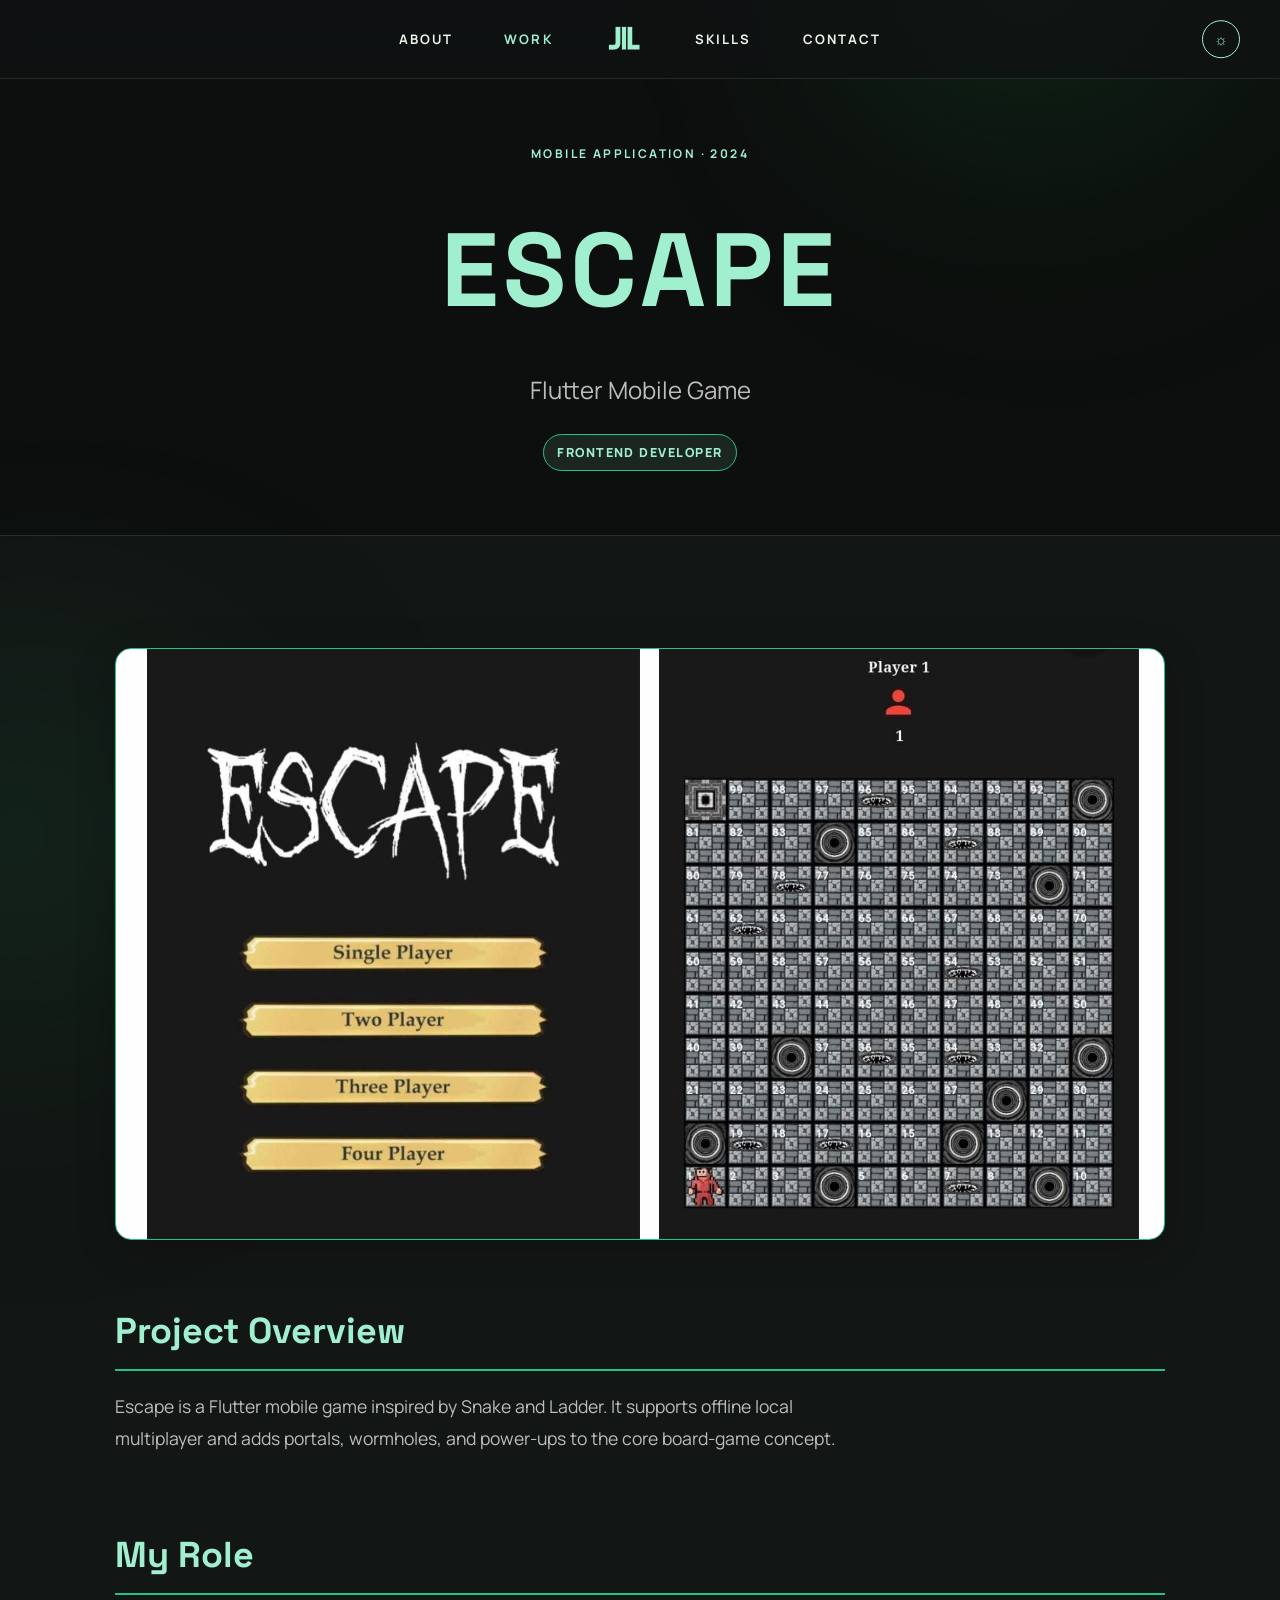
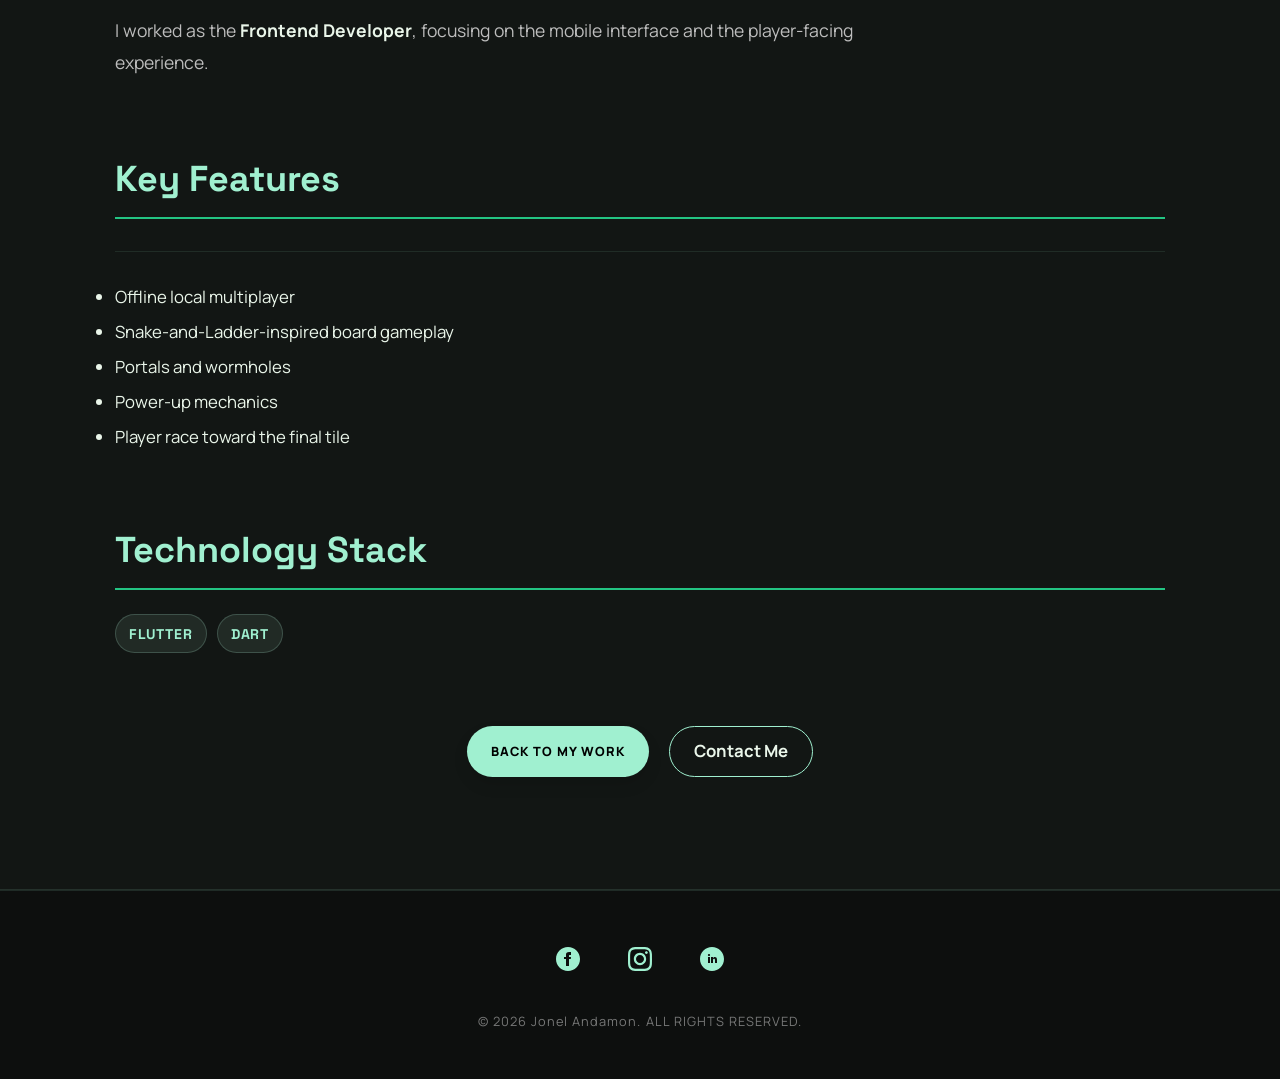
==== commit d72e005c: "project footer fix" ====
--- a/projects/escape/index.html
+++ b/projects/escape/index.html
@@ -81,13 +81,25 @@
         </section>
     </main>
     <footer>
-    <div class="social-links" data-aos="fade-up">
-        <a href="https://www.facebook.com/share/1BYpJdVybT/" target="_blank" rel="noopener noreferrer" aria-label="Facebook"><span aria-hidden="true">Facebook</span></a>
-        <a href="https://www.instagram.com/_dyoneeell?igsh=d3g4NmZldGcwbHEw" target="_blank" rel="noopener noreferrer" aria-label="Instagram"><span aria-hidden="true">Instagram</span></a>
-        <a href="https://www.linkedin.com/in/jonel-andamon-7ba1b735b" target="_blank" rel="noopener noreferrer" aria-label="LinkedIn"><span aria-hidden="true">LinkedIn</span></a>
-    </div>
-    <p class="copyright"></p>
-</footer>
+        <div class="social-links" data-aos="fade-up">
+            <a href="https://www.facebook.com/share/1BYpJdVybT/" target="_blank" rel="noopener noreferrer" aria-label="Facebook">
+                <svg xmlns="http://www.w3.org/2000/svg" width="24" height="24" viewBox="0 0 24 24" fill="var(--primary)">
+                    <path d="M12 0c-6.627 0-12 5.373-12 12s5.373 12 12 12 12-5.373 12-12-5.373-12-12-12zm3 8h-1.35c-.538 0-.65.221-.65.778v1.222h2l-.209 2h-1.791v7h-3v-7h-2v-2h2v-2.308c0-1.769.931-2.692 3.029-2.692h1.971v3z"/>
+                </svg>
+            </a>
+            <a href="https://www.instagram.com/_dyoneeell?igsh=d3g4NmZldGcwbHEw" target="_blank" rel="noopener noreferrer" aria-label="Instagram">
+                <svg xmlns="http://www.w3.org/2000/svg" width="24" height="24" viewBox="0 0 24 24" fill="var(--primary)">
+                    <path d="M12 2.163c3.204 0 3.584.012 4.85.07 3.252.148 4.771 1.691 4.919 4.919.058 1.265.069 1.645.069 4.849 0 3.205-.012 3.584-.069 4.849-.149 3.225-1.664 4.771-4.919 4.919-1.266.058-1.644.07-4.85.07-3.204 0-3.584-.012-4.849-.07-3.26-.149-4.771-1.699-4.919-4.92-.058-1.265-.07-1.644-.07-4.849 0-3.204.013-3.583.07-4.849.149-3.227 1.664-4.771 4.919-4.919 1.266-.057 1.645-.069 4.849-.069zm0-2.163c-3.259 0-3.667.014-4.947.072-4.358.2-6.78 2.618-6.98 6.98-.059 1.281-.073 1.689-.073 4.948 0 3.259.014 3.668.072 4.948.2 4.358 2.618 6.78 6.98 6.98 1.281.058 1.689.072 4.948.072 3.259 0 3.668-.014 4.948-.072 4.354-.2 6.782-2.618 6.979-6.98.059-1.28.073-1.689.073-4.948 0-3.204-.012-3.667-.072-4.947-.196-4.354-2.617-6.78-6.979-6.98-1.281-.059-1.69-.073-4.949-.073zm0 5.838c-3.403 0-6.162 2.759-6.162 6.162s2.759 6.163 6.162 6.163 6.162-2.759 6.162-6.163c0-3.403-2.759-6.162-6.162-6.162zm0 10.162c-2.209 0-4-1.79-4-4 0-2.209 1.791-4 4-4s4 1.79 4 4c0 2.21-1.791 4-4 4zm6.406-11.845c-.796 0-1.441.645-1.441 1.44s.645 1.44 1.441 1.44c.795 0 1.439-.645 1.439-1.44s-.644-1.44-1.439-1.44z"/>
+                </svg>
+            </a>
+            <a href="https://www.linkedin.com/in/jonel-andamon-7ba1b735b?trk=contact-info" target="_blank" rel="noopener noreferrer" aria-label="LinkedIn">
+                <svg xmlns="http://www.w3.org/2000/svg" width="24" height="24" viewBox="0 0 24 24" fill="var(--primary)">
+                    <path d="M12 0c-6.627 0-12 5.373-12 12s5.373 12 12 12 12-5.373 12-12-5.373-12-12-12zm-2 16h-2v-6h2v6zm-1-6.891c-.607 0-1.1-.496-1.1-1.109 0-.612.492-1.109 1.1-1.109s1.1.497 1.1 1.109c0 .613-.493 1.109-1.1 1.109zm8 6.891h-1.998v-2.861c0-1.881-2.002-1.722-2.002 0v2.861h-2v-6h2v1.093c.872-1.616 4-1.736 4 1.548v3.359z"/>
+                </svg>
+            </a>
+        </div>
+        <p class="copyright">© 2026 Jonel Andamon. ALL RIGHTS RESERVED.</p>
+    </footer>
     <script src="https://unpkg.com/aos@2.3.1/dist/aos.js"></script>
     <script src="../../assets/js/portfolio.js"></script>
 </body>
--- a/assets/css/portfolio.css
+++ b/assets/css/portfolio.css
@@ -2890,26 +2890,30 @@
     }
 }
 
-/* ====================== HOMEPAGE WORK CAROUSEL — SPLIT CARD ====================== */
-/* Match the homepage carousel cards to the horizontal project-card presentation used on Work. */
+/* ====================== HOMEPAGE WORK CAROUSEL — NORMAL SPLIT CARD ====================== */
+/* Compact horizontal carousel card: enough room for the full screenshot without making the
+   homepage carousel unnecessarily tall. */
 .project-card-carousel {
     display: grid;
-    grid-template-columns: minmax(0, 0.42fr) minmax(0, 0.58fr);
+    grid-template-columns: minmax(0, 0.44fr) minmax(0, 0.56fr);
     align-items: stretch;
-    min-height: clamp(470px, 43vw, 600px);
+    height: 360px !important;
+    min-height: 360px !important;
+    max-height: 360px;
     background: var(--bg-light);
     border: 1px solid var(--border-color);
     border-radius: 1rem;
     overflow: hidden;
     color: inherit;
     position: relative;
+    box-sizing: border-box;
 }
 
 .project-card-carousel .project-image-vertical {
     height: 100%;
-    min-height: 100%;
+    min-height: 0;
     aspect-ratio: auto;
-    padding: clamp(1.25rem, 3vw, 2rem);
+    padding: 0.8rem;
     display: flex;
     align-items: center;
     justify-content: center;
@@ -2930,8 +2934,8 @@
 
 .project-card-carousel .project-info {
     min-width: 0;
-    min-height: 100%;
-    padding: clamp(2rem, 4vw, 4rem);
+    min-height: 0;
+    padding: 1.65rem;
     display: flex;
     flex-direction: column;
     justify-content: center;
@@ -2939,8 +2943,8 @@
 }
 
 .project-card-carousel .project-info h3 {
-    margin-bottom: 0.75rem;
-    font-size: clamp(1.65rem, 3vw, 2.7rem);
+    margin-bottom: 0.65rem;
+    font-size: clamp(1.6rem, 2.5vw, 2.25rem);
     line-height: 1.05;
     color: var(--text-light);
 }
@@ -2948,27 +2952,27 @@
 .project-card-carousel .project-meta {
     display: flex;
     flex-wrap: wrap;
-    gap: 1.25rem;
-    margin: 0.4rem 0 1.5rem;
+    gap: 1rem;
+    margin: 0.35rem 0 1.1rem;
 }
 
 .project-card-carousel .project-description {
     min-height: 0;
-    max-width: 42rem;
-    margin: 0 0 1.5rem;
-    font-size: clamp(0.98rem, 0.45vw + 0.82rem, 1.15rem);
-    line-height: 1.8;
+    max-width: 38rem;
+    margin: 0 0 1.15rem;
+    font-size: 1rem;
+    line-height: 1.7;
 }
 
 .project-card-carousel .tech-stack {
     margin: 0;
-    gap: 0.7rem;
+    gap: 0.6rem;
 }
 
 .project-card-carousel:hover {
     border-color: var(--primary);
-    box-shadow: 0 20px 55px rgba(0, 0, 0, 0.28);
-    transform: translateY(-5px);
+    box-shadow: 0 16px 42px rgba(0, 0, 0, 0.24);
+    transform: translateY(-4px);
 }
 
 .project-card-carousel:focus-visible {
@@ -2985,20 +2989,23 @@
     border-right-color: var(--border-color);
 }
 
-@media (max-width: 900px) {
+@media (max-width: 1000px) {
     .project-card-carousel {
-        grid-template-columns: minmax(0, 0.45fr) minmax(0, 0.55fr);
-        min-height: 470px;
+        height: 340px !important;
+        min-height: 340px !important;
+        max-height: 340px;
+        grid-template-columns: minmax(0, 0.46fr) minmax(0, 0.54fr);
     }
 
     .project-card-carousel .project-info {
-        padding: 2rem;
+        padding: 1.75rem;
     }
 }
 
 @media (max-width: 768px) {
     .project-card-carousel {
         grid-template-columns: 1fr;
+        height: auto;
         min-height: 0;
     }
 
@@ -3006,22 +3013,85 @@
         height: auto;
         min-height: 0;
         aspect-ratio: 16 / 9;
-        padding: 1rem;
+        padding: 0.85rem;
         border-right: 0;
         border-bottom: 1px solid var(--border-color);
     }
 
     .project-card-carousel .project-info {
         min-height: 0;
-        padding: 1.5rem;
+        padding: 1.35rem;
     }
 
     .project-card-carousel .project-info h3 {
-        font-size: 1.6rem;
+        font-size: 1.55rem;
     }
 
     .project-card-carousel .project-description {
-        font-size: 0.95rem;
-        line-height: 1.7;
-    }
-}
+        font-size: 0.94rem;
+        line-height: 1.65;
+    }
+}
+
+/* ====================== BUTTON GROUP — KEEP ACTION + ARROW SIDE-BY-SIDE ====================== */
+/* Keep the primary button and circular arrow button together at every viewport size. */
+.button-group {
+    flex-direction: row;
+    align-items: center;
+    flex-wrap: nowrap;
+    justify-content: center;
+}
+
+.button-group .action-button {
+    width: auto;
+    max-width: none;
+    flex: 0 1 auto;
+    white-space: nowrap;
+}
+
+.button-group .icon-button {
+    flex: 0 0 50px;
+}
+
+@media (max-width: 768px) {
+    .button-group {
+        flex-direction: row;
+        align-items: center;
+        flex-wrap: nowrap;
+        gap: 0.7rem;
+        width: 100%;
+    }
+
+    .button-group .action-button {
+        width: auto;
+        max-width: none;
+        padding: 1.05em 1.65em;
+        font-size: 11px;
+        letter-spacing: 2px;
+        white-space: nowrap;
+    }
+
+    .button-group .icon-button {
+        width: 46px;
+        height: 46px;
+        flex: 0 0 46px;
+    }
+}
+
+@media (max-width: 480px) {
+    .button-group {
+        gap: 0.55rem;
+    }
+
+    .button-group .action-button {
+        padding: 0.95em 1.35em;
+        font-size: 10px;
+        letter-spacing: 1.6px;
+    }
+
+    .button-group .icon-button {
+        width: 44px;
+        height: 44px;
+        flex-basis: 44px;
+    }
+}
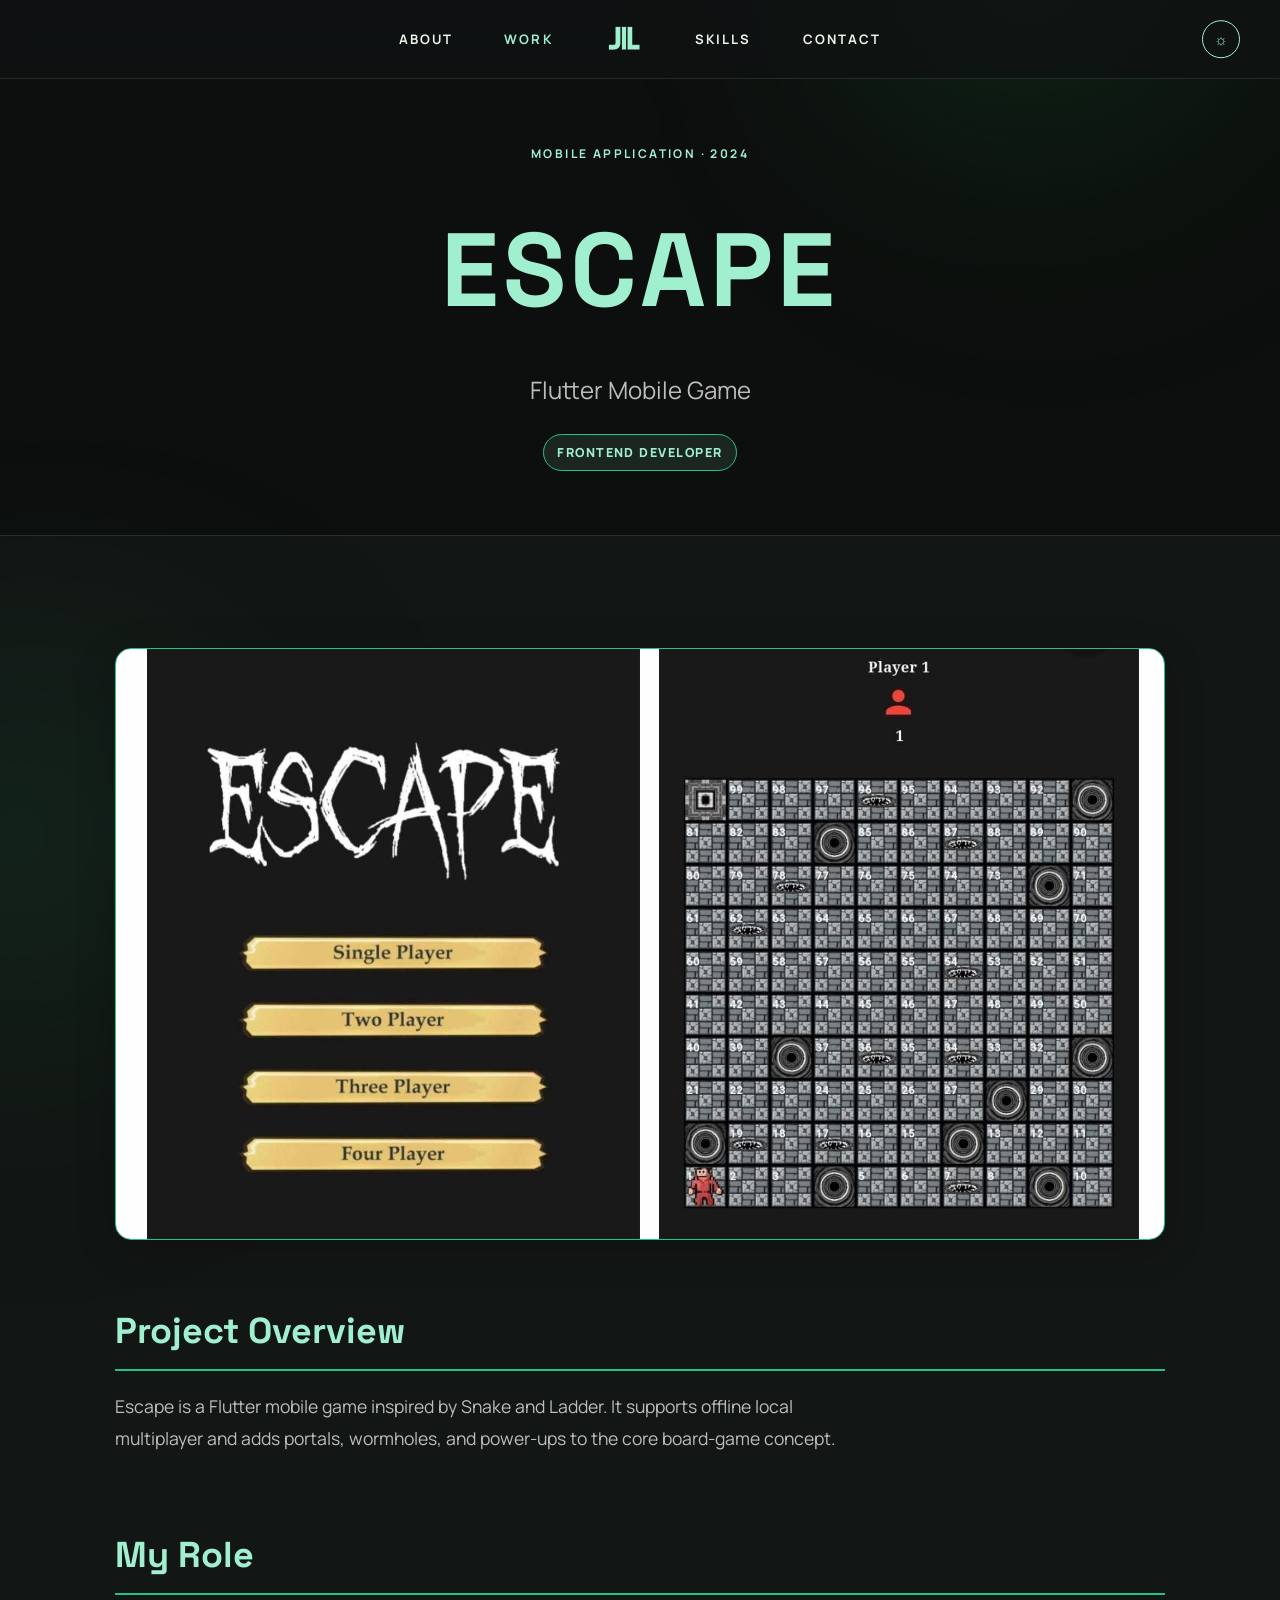
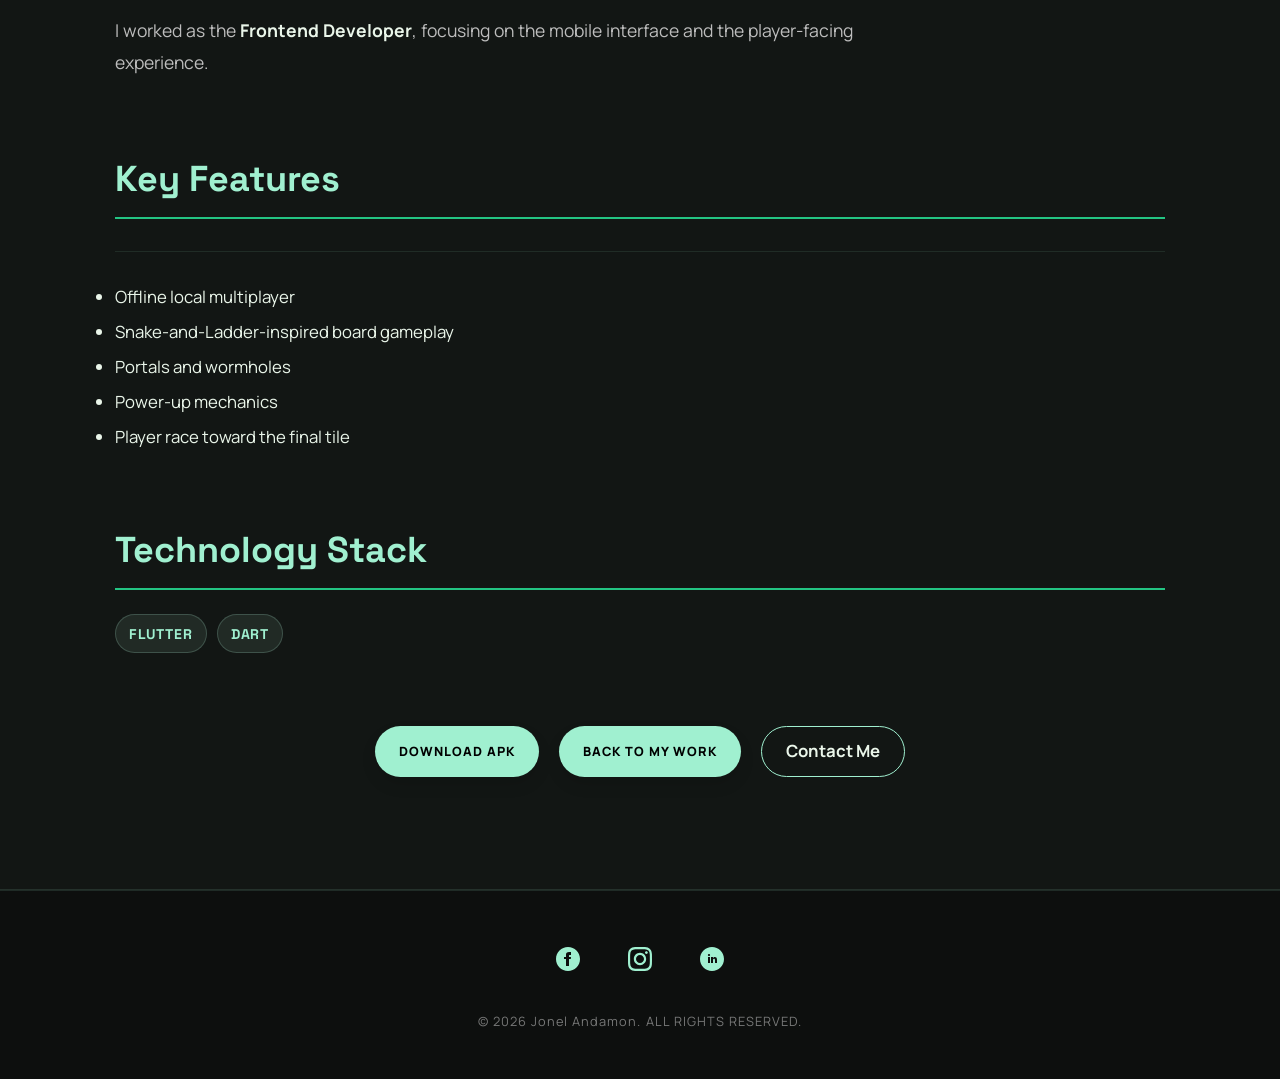
==== commit 6a912694: "Add files via upload" ====
--- a/projects/escape/index.html
+++ b/projects/escape/index.html
@@ -74,6 +74,7 @@
     <div class="tech-stack tech-stack-large"><span>Flutter</span><span>Dart</span></div>
 </div>
                 <div class="project-links" data-aos="fade-up">
+                    <a href="../../projects/escape/Escape.apk" class="action-button" download>Download APK</a>
                     <a href="../../work.html" class="action-button">Back to My Work</a>
                     <a href="../../contact.html" class="text-link">Contact Me</a>
                 </div>
--- a/assets/css/portfolio.css
+++ b/assets/css/portfolio.css
@@ -245,13 +245,25 @@
     display: none;
     flex-direction: column;
     justify-content: space-between;
+    align-items: center;
     width: 30px;
     height: 21px;
+    padding: 0;
+    margin: 0;
+    border: 0;
+    outline: none;
+    background: transparent !important;
+    background-color: transparent !important;
+    box-shadow: none;
+    color: inherit;
+    -webkit-appearance: none;
+    appearance: none;
     cursor: pointer;
     z-index: 101;
 }
 
 .hamburger .line {
+    display: block;
     width: 100%;
     height: 3px;
     background: var(--primary);
@@ -1367,6 +1379,56 @@
     will-change: opacity, transform;
 }
 
+/* ====================== EXPERIENCE SECTION ====================== */
+.experience-section {
+    margin-top: 4rem;
+    padding-top: 2rem;
+    border-top: 2px solid var(--primary-dark);
+}
+
+.experience-section .section-title {
+    color: var(--primary);
+    font-size: 1.8rem;
+    margin-bottom: 2.5rem;
+}
+
+.experience-timeline {
+    position: relative;
+    padding-left: 3rem;
+    margin: 0 0 2rem;
+    border-left: 3px solid var(--primary);
+}
+
+.experience-timeline::before {
+    content: '';
+    position: absolute;
+    left: -3px;
+    top: 0;
+    height: 100%;
+    width: 3px;
+    background: linear-gradient(
+        to bottom,
+        transparent,
+        var(--primary-dark),
+        transparent
+    );
+}
+
+.experience-timeline .timeline-item:last-child {
+    margin-bottom: 0;
+}
+
+.experience-list {
+    margin: 1.25rem 0 0;
+    padding-left: 1.25rem;
+    color: var(--text);
+}
+
+.experience-list li {
+    margin-bottom: 0.75rem;
+    line-height: 1.7;
+}
+
 /* ====================== WEBINAR SECTION ====================== */
 .webinar-section {
     margin: 4rem 2rem;
@@ -1525,7 +1587,8 @@
     }
 
     /* Timeline */
-    .education-timeline {
+    .education-timeline,
+    .experience-timeline {
         padding-left: 2rem;
     }
     
@@ -3095,3 +3158,486 @@
         flex-basis: 44px;
     }
 }
+
+/* ====================== WORK PAGE — MOBILE PROJECT CARD FIX ====================== */
+/* Keep the project image and project details in the same card on narrow screens. */
+@media (max-width: 768px) {
+    .vertical-projects {
+        width: 100%;
+    }
+
+    .vertical-projects .project-card-vertical {
+        display: flex;
+        flex-direction: column;
+        width: 100%;
+        height: auto;
+        min-height: 0;
+        max-height: none;
+        overflow: hidden;
+        align-items: stretch;
+    }
+
+    .vertical-projects .project-image-vertical,
+    .vertical-projects .project-image-clickable {
+        display: flex;
+        flex: 0 0 auto;
+        width: 100%;
+        height: auto;
+        min-height: 0;
+        max-height: none;
+        aspect-ratio: 16 / 9;
+        padding: 0.75rem;
+        align-items: center;
+        justify-content: center;
+        overflow: hidden;
+    }
+
+    .vertical-projects .project-image-vertical > img,
+    .vertical-projects .project-image-clickable > img {
+        display: block;
+        width: 100%;
+        height: 100%;
+        max-width: 100%;
+        max-height: 100%;
+        object-fit: contain;
+        object-position: center;
+    }
+
+    .vertical-projects .project-info {
+        display: flex;
+        flex: 1 1 auto;
+        flex-direction: column;
+        width: 100%;
+        min-width: 0;
+        min-height: auto;
+        height: auto;
+        max-height: none;
+        padding: 1.35rem;
+        overflow: visible;
+        opacity: 1;
+        visibility: visible;
+    }
+
+    .vertical-projects .project-info h3,
+    .vertical-projects .project-info .project-meta,
+    .vertical-projects .project-info .project-description,
+    .vertical-projects .project-info .tech-stack,
+    .vertical-projects .project-info .project-role-info,
+    .vertical-projects .project-info .button-group {
+        position: relative;
+        z-index: 1;
+    }
+
+    .vertical-projects .project-info h3 {
+        margin-bottom: 0.65rem;
+        font-size: clamp(1.45rem, 7vw, 1.9rem);
+        line-height: 1.1;
+    }
+
+    .vertical-projects .project-info .project-meta {
+        margin: 0.35rem 0 1rem;
+        gap: 0.75rem 1rem;
+    }
+
+    .vertical-projects .project-info .project-description {
+        margin: 0 0 1rem;
+        font-size: 0.95rem;
+        line-height: 1.65;
+        min-height: 0;
+    }
+
+    .vertical-projects .project-info .tech-stack {
+        margin: 0 0 0.25rem;
+        gap: 0.55rem;
+    }
+
+    .vertical-projects .project-info .project-role-info {
+        margin-top: 1rem !important;
+    }
+
+    .vertical-projects .project-info .button-group {
+        margin-top: 1.15rem !important;
+        justify-content: flex-start;
+        width: 100%;
+    }
+}
+
+@media (max-width: 480px) {
+    .vertical-projects .project-image-vertical,
+    .vertical-projects .project-image-clickable {
+        aspect-ratio: 16 / 10;
+        padding: 0.6rem;
+    }
+
+    .vertical-projects .project-info {
+        padding: 1.1rem;
+    }
+
+    .vertical-projects .project-info h3 {
+        font-size: 1.4rem;
+    }
+
+    .vertical-projects .project-info .project-description {
+        font-size: 0.9rem;
+    }
+}
+
+/* ====================== WORK PAGE — MOBILE VISIBILITY OVERRIDE ====================== */
+/*
+   Final mobile safeguard for the Work page.
+   The image and project information are always rendered as two visible
+   stacked sections on small screens. This prevents AOS/desktop layout
+   rules from leaving the project details hidden or outside the card.
+*/
+@media screen and (max-width: 768px) {
+    .vertical-projects {
+        display: grid !important;
+        grid-template-columns: 1fr !important;
+        width: 100% !important;
+        gap: 1.5rem !important;
+    }
+
+    .vertical-projects .project-card-vertical {
+        display: flex !important;
+        flex-direction: column !important;
+        width: 100% !important;
+        height: auto !important;
+        min-height: 0 !important;
+        max-height: none !important;
+        overflow: visible !important;
+        position: relative !important;
+        align-items: stretch !important;
+    }
+
+    .vertical-projects .project-card-vertical > .project-image-vertical,
+    .vertical-projects .project-card-vertical > .project-image-clickable {
+        display: flex !important;
+        position: relative !important;
+        flex: 0 0 auto !important;
+        width: 100% !important;
+        height: auto !important;
+        min-height: 0 !important;
+        max-height: none !important;
+        aspect-ratio: 16 / 9 !important;
+        padding: 0.65rem !important;
+        margin: 0 !important;
+        align-items: center !important;
+        justify-content: center !important;
+        overflow: hidden !important;
+    }
+
+    .vertical-projects .project-card-vertical > .project-image-vertical > img,
+    .vertical-projects .project-card-vertical > .project-image-clickable > img {
+        display: block !important;
+        position: static !important;
+        width: 100% !important;
+        height: 100% !important;
+        min-width: 0 !important;
+        min-height: 0 !important;
+        max-width: 100% !important;
+        max-height: 100% !important;
+        object-fit: contain !important;
+        object-position: center !important;
+        margin: 0 !important;
+    }
+
+    .vertical-projects .project-card-vertical > .project-info {
+        display: block !important;
+        position: static !important;
+        flex: 0 0 auto !important;
+        width: 100% !important;
+        min-width: 0 !important;
+        min-height: 0 !important;
+        height: auto !important;
+        max-height: none !important;
+        margin: 0 !important;
+        padding: 1.25rem !important;
+        overflow: visible !important;
+        opacity: 1 !important;
+        visibility: visible !important;
+        transform: none !important;
+        clip: auto !important;
+        clip-path: none !important;
+    }
+
+    .vertical-projects .project-card-vertical > .project-info > * {
+        opacity: 1 !important;
+        visibility: visible !important;
+        transform: none !important;
+    }
+
+    .vertical-projects .project-card-vertical > .project-info h3 {
+        display: block !important;
+        margin: 0 0 0.6rem !important;
+        font-size: clamp(1.35rem, 6vw, 1.8rem) !important;
+        line-height: 1.15 !important;
+    }
+
+    .vertical-projects .project-card-vertical > .project-info .project-meta {
+        display: flex !important;
+        flex-wrap: wrap !important;
+        margin: 0 0 0.9rem !important;
+        gap: 0.5rem 0.9rem !important;
+    }
+
+    .vertical-projects .project-card-vertical > .project-info .project-description {
+        display: block !important;
+        margin: 0 0 1rem !important;
+        min-height: 0 !important;
+        height: auto !important;
+        font-size: 0.94rem !important;
+        line-height: 1.6 !important;
+    }
+
+    .vertical-projects .project-card-vertical > .project-info .tech-stack {
+        display: flex !important;
+        flex-wrap: wrap !important;
+        margin: 0 0 0.75rem !important;
+        gap: 0.5rem !important;
+    }
+
+    .vertical-projects .project-card-vertical > .project-info .project-role-info {
+        display: block !important;
+        margin: 0.9rem 0 0 !important;
+    }
+
+    .vertical-projects .project-card-vertical > .project-info .button-group {
+        display: flex !important;
+        flex-direction: row !important;
+        flex-wrap: nowrap !important;
+        align-items: center !important;
+        width: 100% !important;
+        margin-top: 1rem !important;
+        gap: 0.6rem !important;
+    }
+}
+
+@media screen and (max-width: 480px) {
+    .vertical-projects .project-card-vertical > .project-image-vertical,
+    .vertical-projects .project-card-vertical > .project-image-clickable {
+        aspect-ratio: 16 / 10 !important;
+        padding: 0.55rem !important;
+    }
+
+    .vertical-projects .project-card-vertical > .project-info {
+        padding: 1rem !important;
+    }
+
+    .vertical-projects .project-card-vertical > .project-info .tech-stack span {
+        font-size: 0.68rem !important;
+        padding: 0.38rem 0.65rem !important;
+    }
+}
+
+/* ====================== HOMEPAGE RECENT WORKS — HIDE TECH STACK ====================== */
+/* Keep technology tags visible on the dedicated Work page, but remove them from
+   the project cards shown in the Recent Works carousel on index.html. */
+.project-card-carousel .tech-stack {
+    display: none !important;
+}
+
+/* ====================== ABOUT PAGE REFINEMENT ====================== */
+.education-grid {
+    display: grid;
+    grid-template-columns: repeat(2, minmax(0, 1fr));
+    gap: 1.25rem;
+    margin: 2.5rem 0 4rem;
+}
+
+.education-card {
+    position: relative;
+    padding: 2rem;
+    background: linear-gradient(145deg, rgba(27, 29, 27, 0.82), rgba(13, 15, 14, 0.72));
+    border: 1px solid var(--border-color);
+    border-radius: 14px;
+    overflow: hidden;
+    transition: transform 0.3s ease, border-color 0.3s ease, box-shadow 0.3s ease;
+}
+
+.education-card::before {
+    content: '';
+    position: absolute;
+    inset: 0 auto 0 0;
+    width: 3px;
+    background: var(--primary);
+}
+
+.education-card:hover {
+    transform: translateY(-5px);
+    border-color: var(--primary);
+    box-shadow: 0 14px 32px rgba(35, 196, 131, 0.1);
+}
+
+.education-period,
+.experience-label,
+.credential-type,
+.credentials-kicker {
+    display: inline-block;
+    color: var(--primary);
+    font-family: 'Space Grotesk', sans-serif;
+    font-size: 0.7rem;
+    font-weight: 700;
+    letter-spacing: 0.14em;
+    text-transform: uppercase;
+}
+
+.education-card h3 {
+    margin: 0.8rem 0 0.45rem;
+    font-size: 1.25rem;
+    line-height: 1.35;
+}
+
+.education-card p,
+.education-note {
+    color: var(--muted-text-color);
+}
+
+.education-note {
+    display: block;
+    margin-top: 1rem;
+    padding-top: 0.9rem;
+    border-top: 1px solid var(--border-color);
+    font-size: 0.85rem;
+}
+
+.experience-label {
+    margin-bottom: 0.8rem;
+    opacity: 0.9;
+}
+
+.experience-label.secondary {
+    opacity: 0.7;
+}
+
+.experience-section .timeline-item {
+    margin-bottom: 1.5rem;
+    padding: 1.8rem 2rem;
+}
+
+.experience-section .timeline-item:last-child {
+    margin-bottom: 0;
+}
+
+.experience-list {
+    list-style: none;
+    padding-left: 0;
+}
+
+.experience-list li {
+    position: relative;
+    padding-left: 1.25rem;
+}
+
+.experience-list li::before {
+    content: '';
+    position: absolute;
+    left: 0;
+    top: 0.7em;
+    width: 5px;
+    height: 5px;
+    border-radius: 50%;
+    background: var(--primary);
+}
+
+.credentials-section {
+    display: grid;
+    grid-template-columns: minmax(0, 0.7fr) minmax(0, 1.3fr);
+    gap: 3rem;
+    margin-top: 5rem;
+    padding-top: 3rem;
+    border-top: 1px solid var(--border-color);
+    align-items: start;
+}
+
+.credentials-column {
+    min-width: 0;
+}
+
+.credentials-heading {
+    display: flex;
+    align-items: center;
+    gap: 0.9rem;
+    margin-bottom: 1.5rem;
+}
+
+.credentials-kicker {
+    flex: 0 0 auto;
+    color: var(--primary);
+    font-size: 0.65rem;
+    font-weight: 700;
+    letter-spacing: 0.08em;
+    opacity: 0.8;
+}
+
+.credentials-heading .section-title {
+    margin: 0;
+    font-size: 1.6rem;
+}
+
+.credential-card {
+    padding: 1.5rem;
+    background: rgba(27, 29, 27, 0.58);
+    border: 1px solid var(--border-color);
+    border-radius: 12px;
+    transition: transform 0.3s ease, border-color 0.3s ease, background 0.3s ease;
+}
+
+.credential-card:hover {
+    transform: translateY(-4px);
+    border-color: var(--primary);
+    background: rgba(35, 196, 131, 0.05);
+}
+
+.credential-card h3 {
+    margin: 0.55rem 0;
+    font-size: 1rem;
+    line-height: 1.5;
+}
+
+.credential-card p {
+    margin: 0;
+    color: var(--muted-text-color);
+    font-size: 0.85rem;
+}
+
+.seminar-list {
+    display: grid;
+    grid-template-columns: repeat(2, minmax(0, 1fr));
+    gap: 1rem;
+}
+
+.certification-card {
+    min-height: 100%;
+}
+
+[data-theme="light"] .education-card,
+[data-theme="light"] .credential-card {
+    background: rgba(255, 255, 255, 0.75);
+}
+
+@media (max-width: 900px) {
+    .credentials-section {
+        grid-template-columns: 1fr;
+        gap: 3rem;
+    }
+}
+
+@media (max-width: 768px) {
+    .education-grid {
+        grid-template-columns: 1fr;
+    }
+
+    .seminar-list {
+        grid-template-columns: 1fr;
+    }
+
+    .credentials-section {
+        gap: 2.5rem;
+    }
+
+    .education-card,
+    .experience-section .timeline-item,
+    .credential-card {
+        padding: 1.4rem;
+    }
+}
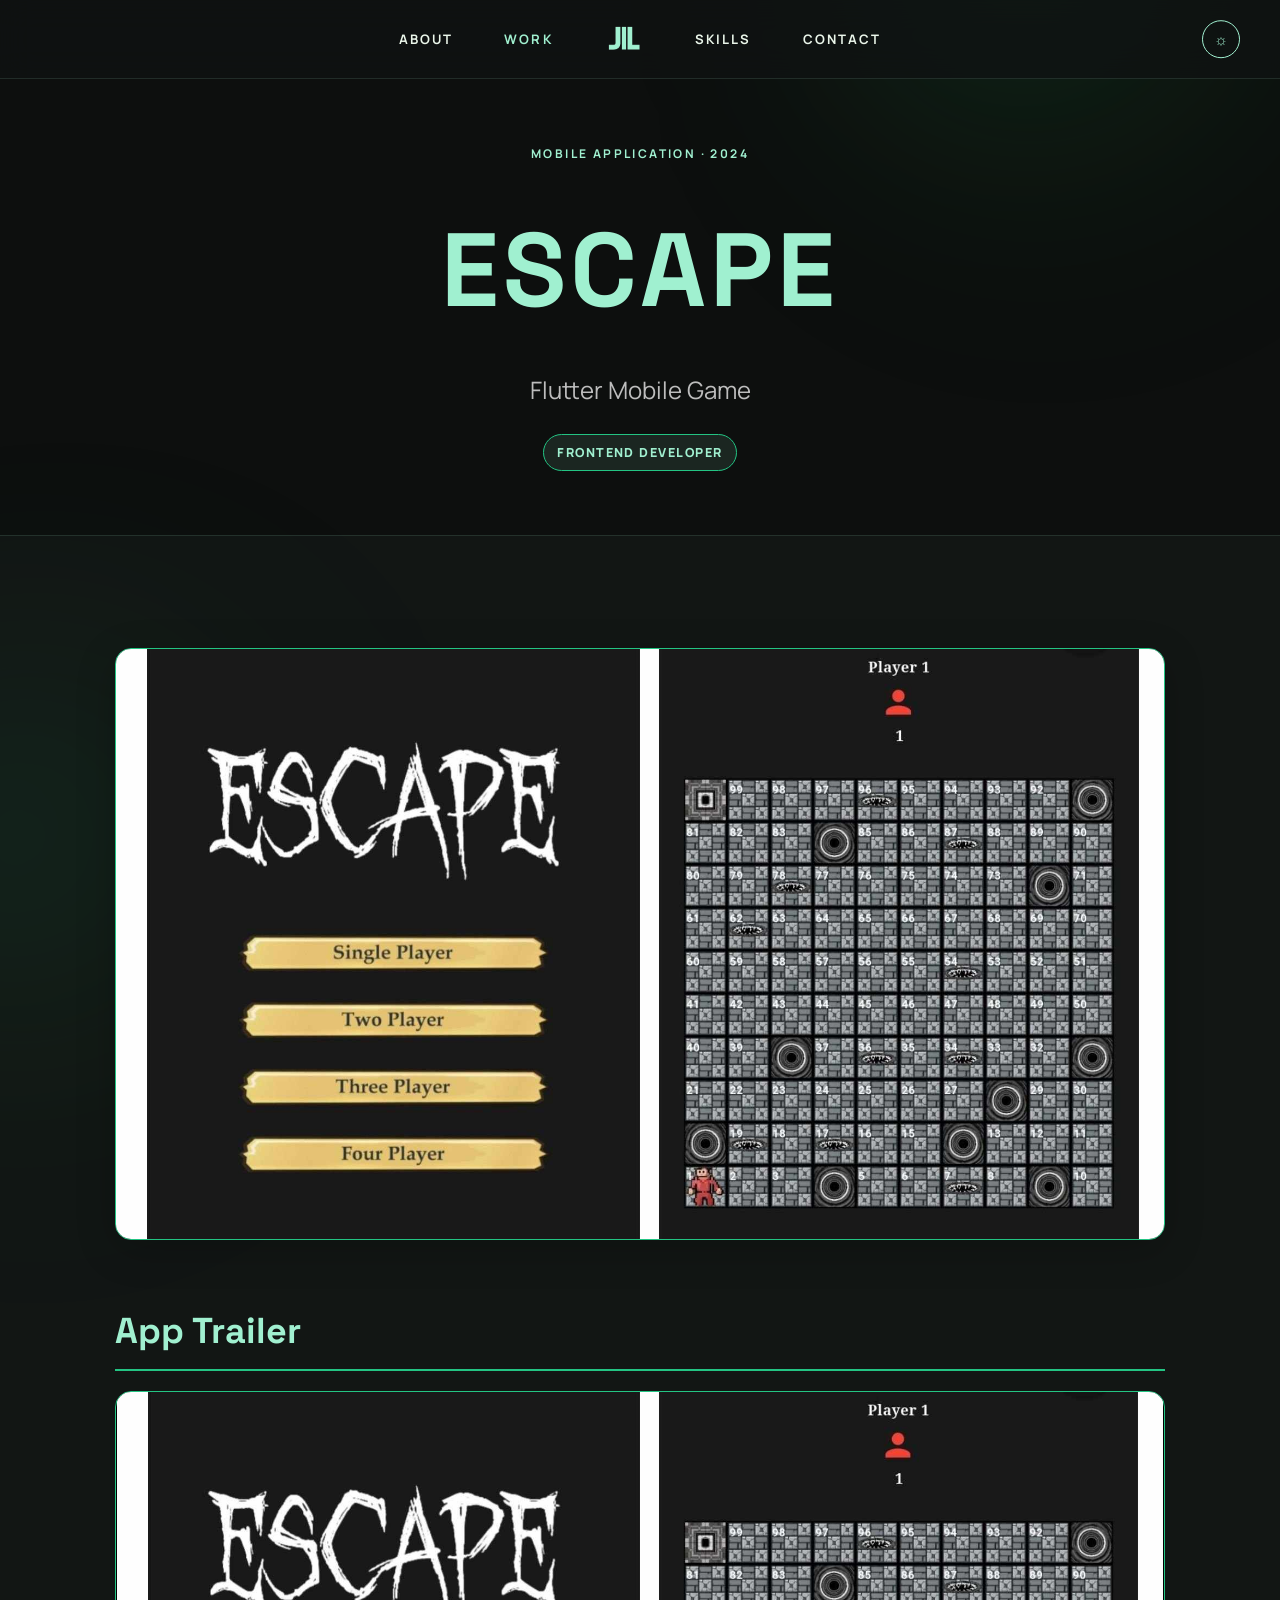
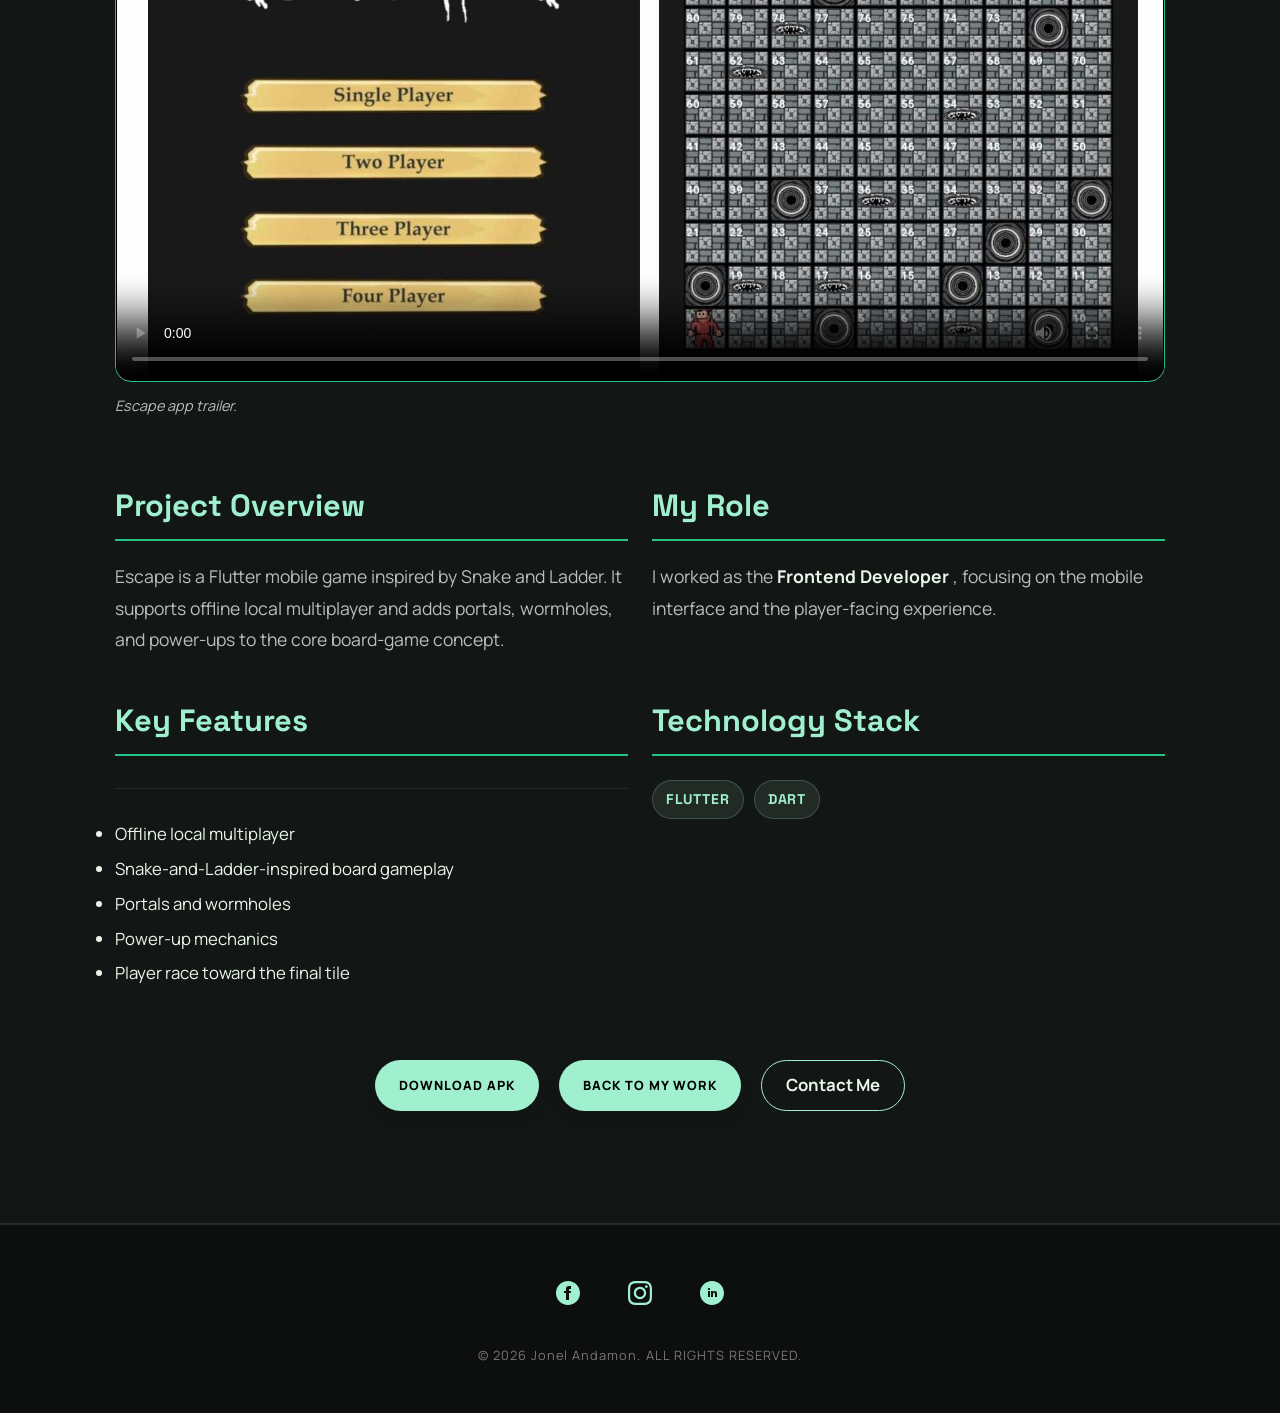
==== commit ebffcc7e: "Add files via upload" ====
--- a/projects/escape/index.html
+++ b/projects/escape/index.html
@@ -1,107 +1,201 @@
 <!DOCTYPE html>
 <html lang="en">
-<head>
-    <meta charset="UTF-8">
-    <meta name="viewport" content="width=device-width, initial-scale=1.0">
-    <meta name="description" content="A Flutter mobile game inspired by Snake and Ladder with offline local multiplayer and custom gameplay mechanics.">
-    <meta property="og:title" content="Escape | Jonel Andamon">
-    <meta property="og:description" content="A Flutter mobile game inspired by Snake and Ladder with offline local multiplayer and custom gameplay mechanics.">
-    <meta property="og:type" content="website">
-    <title>Escape | Jonel Andamon</title>
-    <link href="https://fonts.googleapis.com/css2?family=Manrope:wght@400;500;600;700;800&family=Space+Grotesk:wght@400;500;600;700&display=swap" rel="stylesheet">
-    <link rel="stylesheet" href="https://unpkg.com/aos@2.3.1/dist/aos.css">
-    <link rel="stylesheet" href="../../assets/css/portfolio.css">
-    <link rel="icon" type="image/png" sizes="64x64" href="../../assets/images/branding/logo.png">
-</head>
-<body>
-    <div class="top-shadow"></div>
-    <div class="bottom-shadow"></div>
-    <header>
-        <div class="nav-container">
-            <div class="mobile-logo">
-                <a href="../../index.html"><img src="../../assets/images/branding/logo.png" alt="Portfolio logo"></a>
-            </div>
-            <button class="hamburger" id="hamburger" type="button" aria-label="Open navigation" aria-expanded="false" aria-controls="navLinks">
-                <span class="line"></span><span class="line"></span><span class="line"></span>
-            </button>
-            <nav class="nav-links" id="navLinks">
-                <a href="../../about.html">About</a>
-                <a href="../../work.html" class="active">Work</a>
-                <div class="logo"><a href="../../index.html"><img src="../../assets/images/branding/logo.png" alt="Portfolio logo"></a></div>
-                <a href="../../skill.html">Skills</a>
-                <a href="../../contact.html">Contact</a>
-            </nav>
-            <button class="theme-toggle" type="button" aria-label="Switch to light mode" title="Switch to light mode" aria-pressed="false">
-                <span class="theme-icon" aria-hidden="true"></span>
-                <span class="theme-label">Light mode</span>
-            </button>
-        </div>
-    </header>
-    <main>
-        <section class="project-detail-hero" data-aos="fade-up">
-            <div class="container">
-                <p class="eyebrow">Mobile Application · 2024</p>
-                <h1>ESCAPE</h1>
-                <p class="project-detail-lead">Flutter Mobile Game</p>
-                <div class="project-role-badge">Frontend Developer</div>
-            </div>
-        </section>
-        <section class="section dark-section">
-            <div class="container project-detail-content">
-                <div class="project-hero-image" data-aos="fade-up">
-                    <img src="../../projects/escape/images/escape.jpg" alt="Escape mobile game interface">
-                </div>
-                <div class="project-detail-section" data-aos="fade-up">
-    <h2>Project Overview</h2>
-    <p class="details">Escape is a Flutter mobile game inspired by Snake and Ladder. It supports offline local multiplayer and adds portals, wormholes, and power-ups to the core board-game concept.</p>
-</div>
-<div class="project-detail-section" data-aos="fade-up">
-    <h2>My Role</h2>
-    <p class="details">I worked as the <strong>Frontend Developer</strong>, focusing on the mobile interface and the player-facing experience.</p>
-</div>
-<div class="project-detail-section" data-aos="fade-up">
-    <h2>Key Features</h2>
-    <ul class="project-features">
-        <li>Offline local multiplayer</li>
-        <li>Snake-and-Ladder-inspired board gameplay</li>
-        <li>Portals and wormholes</li>
-        <li>Power-up mechanics</li>
-        <li>Player race toward the final tile</li>
-    </ul>
-</div>
-<div class="project-detail-section" data-aos="fade-up">
-    <h2>Technology Stack</h2>
-    <div class="tech-stack tech-stack-large"><span>Flutter</span><span>Dart</span></div>
-</div>
-                <div class="project-links" data-aos="fade-up">
-                    <a href="../../projects/escape/Escape.apk" class="action-button" download>Download APK</a>
-                    <a href="../../work.html" class="action-button">Back to My Work</a>
-                    <a href="../../contact.html" class="text-link">Contact Me</a>
-                </div>
-            </div>
-        </section>
-    </main>
-    <footer>
-        <div class="social-links" data-aos="fade-up">
-            <a href="https://www.facebook.com/share/1BYpJdVybT/" target="_blank" rel="noopener noreferrer" aria-label="Facebook">
-                <svg xmlns="http://www.w3.org/2000/svg" width="24" height="24" viewBox="0 0 24 24" fill="var(--primary)">
-                    <path d="M12 0c-6.627 0-12 5.373-12 12s5.373 12 12 12 12-5.373 12-12-5.373-12-12-12zm3 8h-1.35c-.538 0-.65.221-.65.778v1.222h2l-.209 2h-1.791v7h-3v-7h-2v-2h2v-2.308c0-1.769.931-2.692 3.029-2.692h1.971v3z"/>
-                </svg>
-            </a>
-            <a href="https://www.instagram.com/_dyoneeell?igsh=d3g4NmZldGcwbHEw" target="_blank" rel="noopener noreferrer" aria-label="Instagram">
-                <svg xmlns="http://www.w3.org/2000/svg" width="24" height="24" viewBox="0 0 24 24" fill="var(--primary)">
-                    <path d="M12 2.163c3.204 0 3.584.012 4.85.07 3.252.148 4.771 1.691 4.919 4.919.058 1.265.069 1.645.069 4.849 0 3.205-.012 3.584-.069 4.849-.149 3.225-1.664 4.771-4.919 4.919-1.266.058-1.644.07-4.85.07-3.204 0-3.584-.012-4.849-.07-3.26-.149-4.771-1.699-4.919-4.92-.058-1.265-.07-1.644-.07-4.849 0-3.204.013-3.583.07-4.849.149-3.227 1.664-4.771 4.919-4.919 1.266-.057 1.645-.069 4.849-.069zm0-2.163c-3.259 0-3.667.014-4.947.072-4.358.2-6.78 2.618-6.98 6.98-.059 1.281-.073 1.689-.073 4.948 0 3.259.014 3.668.072 4.948.2 4.358 2.618 6.78 6.98 6.98 1.281.058 1.689.072 4.948.072 3.259 0 3.668-.014 4.948-.072 4.354-.2 6.782-2.618 6.979-6.98.059-1.28.073-1.689.073-4.948 0-3.204-.012-3.667-.072-4.947-.196-4.354-2.617-6.78-6.979-6.98-1.281-.059-1.69-.073-4.949-.073zm0 5.838c-3.403 0-6.162 2.759-6.162 6.162s2.759 6.163 6.162 6.163 6.162-2.759 6.162-6.163c0-3.403-2.759-6.162-6.162-6.162zm0 10.162c-2.209 0-4-1.79-4-4 0-2.209 1.791-4 4-4s4 1.79 4 4c0 2.21-1.791 4-4 4zm6.406-11.845c-.796 0-1.441.645-1.441 1.44s.645 1.44 1.441 1.44c.795 0 1.439-.645 1.439-1.44s-.644-1.44-1.439-1.44z"/>
-                </svg>
-            </a>
-            <a href="https://www.linkedin.com/in/jonel-andamon-7ba1b735b?trk=contact-info" target="_blank" rel="noopener noreferrer" aria-label="LinkedIn">
-                <svg xmlns="http://www.w3.org/2000/svg" width="24" height="24" viewBox="0 0 24 24" fill="var(--primary)">
-                    <path d="M12 0c-6.627 0-12 5.373-12 12s5.373 12 12 12 12-5.373 12-12-5.373-12-12-12zm-2 16h-2v-6h2v6zm-1-6.891c-.607 0-1.1-.496-1.1-1.109 0-.612.492-1.109 1.1-1.109s1.1.497 1.1 1.109c0 .613-.493 1.109-1.1 1.109zm8 6.891h-1.998v-2.861c0-1.881-2.002-1.722-2.002 0v2.861h-2v-6h2v1.093c.872-1.616 4-1.736 4 1.548v3.359z"/>
-                </svg>
-            </a>
-        </div>
-        <p class="copyright">© 2026 Jonel Andamon. ALL RIGHTS RESERVED.</p>
-    </footer>
-    <script src="https://unpkg.com/aos@2.3.1/dist/aos.js"></script>
-    <script src="../../assets/js/portfolio.js"></script>
-</body>
+ <head>
+  <meta charset="utf-8"/>
+  <meta content="width=device-width, initial-scale=1.0" name="viewport"/>
+  <meta content="A Flutter mobile game inspired by Snake and Ladder with offline local multiplayer and custom gameplay mechanics." name="description"/>
+  <meta content="Escape | Jonel Andamon" property="og:title"/>
+  <meta content="A Flutter mobile game inspired by Snake and Ladder with offline local multiplayer and custom gameplay mechanics." property="og:description"/>
+  <meta content="website" property="og:type"/>
+  <title>
+   Escape | Jonel Andamon
+  </title>
+  <link href="https://fonts.googleapis.com/css2?family=Manrope:wght@400;500;600;700;800&amp;family=Space+Grotesk:wght@400;500;600;700&amp;display=swap" rel="stylesheet"/>
+  <link href="https://unpkg.com/aos@2.3.1/dist/aos.css" rel="stylesheet"/>
+  <link href="../../assets/css/portfolio.css" rel="stylesheet"/>
+  <link href="../../assets/images/branding/logo.png" rel="icon" sizes="64x64" type="image/png"/>
+ </head>
+ <body>
+  <div class="top-shadow">
+  </div>
+  <div class="bottom-shadow">
+  </div>
+  <header>
+   <div class="nav-container">
+    <div class="mobile-logo">
+     <a href="../../index.html">
+      <img alt="Portfolio logo" src="../../assets/images/branding/logo.png"/>
+     </a>
+    </div>
+    <button aria-controls="navLinks" aria-expanded="false" aria-label="Open navigation" class="hamburger" id="hamburger" type="button">
+     <span class="line">
+     </span>
+     <span class="line">
+     </span>
+     <span class="line">
+     </span>
+    </button>
+    <nav class="nav-links" id="navLinks">
+     <a href="../../about.html">
+      About
+     </a>
+     <a class="active" href="../../work.html">
+      Work
+     </a>
+     <div class="logo">
+      <a href="../../index.html">
+       <img alt="Portfolio logo" src="../../assets/images/branding/logo.png"/>
+      </a>
+     </div>
+     <a href="../../skill.html">
+      Skills
+     </a>
+     <a href="../../contact.html">
+      Contact
+     </a>
+    </nav>
+    <button aria-label="Switch to light mode" aria-pressed="false" class="theme-toggle" title="Switch to light mode" type="button">
+     <span aria-hidden="true" class="theme-icon">
+     </span>
+     <span class="theme-label">
+      Light mode
+     </span>
+    </button>
+   </div>
+  </header>
+  <main>
+   <section class="project-detail-hero" data-aos="fade-up">
+    <div class="container">
+     <p class="eyebrow">
+      Mobile Application &middot; 2024
+     </p>
+     <h1>
+      ESCAPE
+     </h1>
+     <p class="project-detail-lead">
+      Flutter Mobile Game
+     </p>
+     <div class="project-role-badge">
+      Frontend Developer
+     </div>
+    </div>
+   </section>
+   <section class="section dark-section">
+    <div class="container project-detail-content">
+     <div class="project-hero-image" data-aos="fade-up">
+      <img alt="Escape mobile game interface" src="../../projects/escape/images/escape.jpg"/>
+     </div>
+     <div class="project-detail-section project-video-section" data-aos="fade-up">
+      <h2>
+       App Trailer
+      </h2>
+      <video class="project-trailer" controls="" playsinline="" poster="../../projects/escape/images/escape.jpg" preload="metadata">
+       <source src="../../projects/escape/escape-trailer.mp4" type="video/mp4"/>
+       Your browser does not support the video tag.
+      </video>
+      <p class="image-caption">
+       Escape app trailer.
+      </p>
+     </div>
+     <div class="project-data-grid">
+      <div class="project-detail-section" data-aos="fade-up">
+       <h2>
+        Project Overview
+       </h2>
+       <p class="details">
+        Escape is a Flutter mobile game inspired by Snake and Ladder. It supports offline local multiplayer and adds portals, wormholes, and power-ups to the core board-game concept.
+       </p>
+      </div>
+      <div class="project-detail-section" data-aos="fade-up">
+       <h2>
+        My Role
+       </h2>
+       <p class="details">
+        I worked as the
+        <strong>
+         Frontend Developer
+        </strong>
+        , focusing on the mobile interface and the player-facing experience.
+       </p>
+      </div>
+      <div class="project-detail-section" data-aos="fade-up">
+       <h2>
+        Key Features
+       </h2>
+       <ul class="project-features">
+        <li>
+         Offline local multiplayer
+        </li>
+        <li>
+         Snake-and-Ladder-inspired board gameplay
+        </li>
+        <li>
+         Portals and wormholes
+        </li>
+        <li>
+         Power-up mechanics
+        </li>
+        <li>
+         Player race toward the final tile
+        </li>
+       </ul>
+      </div>
+      <div class="project-detail-section" data-aos="fade-up">
+       <h2>
+        Technology Stack
+       </h2>
+       <div class="tech-stack tech-stack-large">
+        <span>
+         Flutter
+        </span>
+        <span>
+         Dart
+        </span>
+       </div>
+      </div>
+     </div>
+     <div class="project-links" data-aos="fade-up">
+      <a class="action-button" download="" href="../../projects/escape/Escape.apk">
+       Download APK
+      </a>
+      <a class="action-button" href="../../work.html">
+       Back to My Work
+      </a>
+      <a class="text-link" href="../../contact.html">
+       Contact Me
+      </a>
+     </div>
+    </div>
+   </section>
+  </main>
+  <footer>
+   <div class="social-links" data-aos="fade-up">
+    <a aria-label="Facebook" href="https://www.facebook.com/share/1BYpJdVybT/" rel="noopener noreferrer" target="_blank">
+     <svg fill="var(--primary)" height="24" viewbox="0 0 24 24" width="24" xmlns="http://www.w3.org/2000/svg">
+      <path d="M12 0c-6.627 0-12 5.373-12 12s5.373 12 12 12 12-5.373 12-12-5.373-12-12-12zm3 8h-1.35c-.538 0-.65.221-.65.778v1.222h2l-.209 2h-1.791v7h-3v-7h-2v-2h2v-2.308c0-1.769.931-2.692 3.029-2.692h1.971v3z">
+      </path>
+     </svg>
+    </a>
+    <a aria-label="Instagram" href="https://www.instagram.com/_dyoneeell?igsh=d3g4NmZldGcwbHEw" rel="noopener noreferrer" target="_blank">
+     <svg fill="var(--primary)" height="24" viewbox="0 0 24 24" width="24" xmlns="http://www.w3.org/2000/svg">
+      <path d="M12 2.163c3.204 0 3.584.012 4.85.07 3.252.148 4.771 1.691 4.919 4.919.058 1.265.069 1.645.069 4.849 0 3.205-.012 3.584-.069 4.849-.149 3.225-1.664 4.771-4.919 4.919-1.266.058-1.644.07-4.85.07-3.204 0-3.584-.012-4.849-.07-3.26-.149-4.771-1.699-4.919-4.92-.058-1.265-.07-1.644-.07-4.849 0-3.204.013-3.583.07-4.849.149-3.227 1.664-4.771 4.919-4.919 1.266-.057 1.645-.069 4.849-.069zm0-2.163c-3.259 0-3.667.014-4.947.072-4.358.2-6.78 2.618-6.98 6.98-.059 1.281-.073 1.689-.073 4.948 0 3.259.014 3.668.072 4.948.2 4.358 2.618 6.78 6.98 6.98 1.281.058 1.689.072 4.948.072 3.259 0 3.668-.014 4.948-.072 4.354-.2 6.782-2.618 6.979-6.98.059-1.28.073-1.689.073-4.948 0-3.204-.012-3.667-.072-4.947-.196-4.354-2.617-6.78-6.979-6.98-1.281-.059-1.69-.073-4.949-.073zm0 5.838c-3.403 0-6.162 2.759-6.162 6.162s2.759 6.163 6.162 6.163 6.162-2.759 6.162-6.163c0-3.403-2.759-6.162-6.162-6.162zm0 10.162c-2.209 0-4-1.79-4-4 0-2.209 1.791-4 4-4s4 1.79 4 4c0 2.21-1.791 4-4 4zm6.406-11.845c-.796 0-1.441.645-1.441 1.44s.645 1.44 1.441 1.44c.795 0 1.439-.645 1.439-1.44s-.644-1.44-1.439-1.44z">
+      </path>
+     </svg>
+    </a>
+    <a aria-label="LinkedIn" href="https://www.linkedin.com/in/jonel-andamon-7ba1b735b?trk=contact-info" rel="noopener noreferrer" target="_blank">
+     <svg fill="var(--primary)" height="24" viewbox="0 0 24 24" width="24" xmlns="http://www.w3.org/2000/svg">
+      <path d="M12 0c-6.627 0-12 5.373-12 12s5.373 12 12 12 12-5.373 12-12-5.373-12-12-12zm-2 16h-2v-6h2v6zm-1-6.891c-.607 0-1.1-.496-1.1-1.109 0-.612.492-1.109 1.1-1.109s1.1.497 1.1 1.109c0 .613-.493 1.109-1.1 1.109zm8 6.891h-1.998v-2.861c0-1.881-2.002-1.722-2.002 0v2.861h-2v-6h2v1.093c.872-1.616 4-1.736 4 1.548v3.359z">
+      </path>
+     </svg>
+    </a>
+   </div>
+   <p class="copyright">
+    &copy; 2026 Jonel Andamon. ALL RIGHTS RESERVED.
+   </p>
+  </footer>
+  <script src="https://unpkg.com/aos@2.3.1/dist/aos.js">
+  </script>
+  <script src="../../assets/js/portfolio.js">
+  </script>
+ </body>
 </html>
--- a/assets/css/portfolio.css
+++ b/assets/css/portfolio.css
@@ -3641,3 +3641,52 @@
         padding: 1.4rem;
     }
 }
+
+
+/* ====================== PROJECT DATA TWO-COLUMN LAYOUT ====================== */
+.project-data-grid {
+    display: grid;
+    grid-template-columns: repeat(2, minmax(0, 1fr));
+    gap: 1.5rem;
+    margin-bottom: 4rem;
+}
+
+.project-data-grid .project-detail-section {
+    margin-bottom: 0;
+    height: 100%;
+}
+
+.project-data-grid .project-detail-section h2 {
+    font-size: clamp(1.45rem, 2.4vw, 2rem);
+}
+
+.project-data-grid .project-detail-section .feature-grid,
+.project-data-grid .project-detail-section .metrics-grid {
+    grid-template-columns: repeat(2, minmax(0, 1fr));
+}
+
+.project-video-section {
+    margin-bottom: 4rem;
+}
+
+.project-trailer {
+    display: block;
+    width: 100%;
+    max-height: 620px;
+    aspect-ratio: 16 / 9;
+    object-fit: contain;
+    border: 1px solid var(--primary-dark);
+    border-radius: 16px;
+    background: #000;
+}
+
+@media (max-width: 800px) {
+    .project-data-grid {
+        grid-template-columns: 1fr;
+    }
+
+    .project-data-grid .project-detail-section .feature-grid,
+    .project-data-grid .project-detail-section .metrics-grid {
+        grid-template-columns: 1fr;
+    }
+}
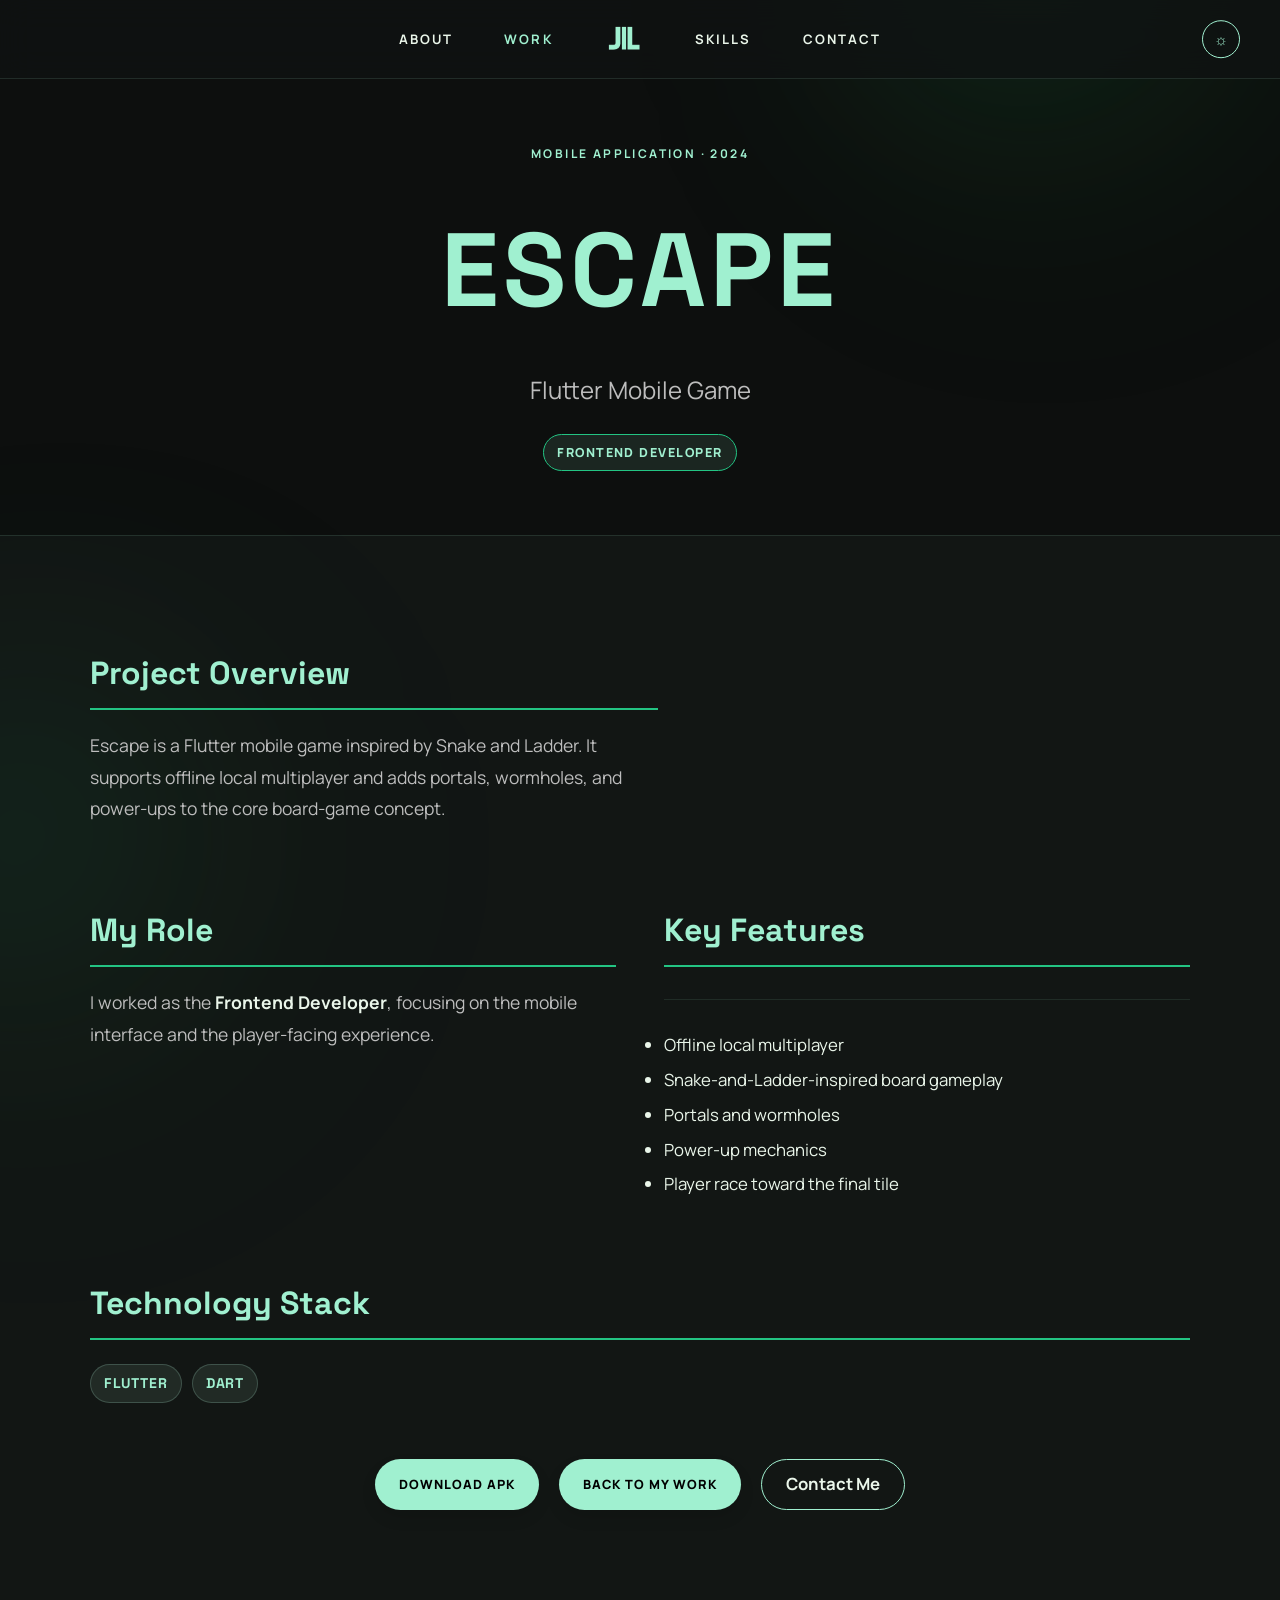
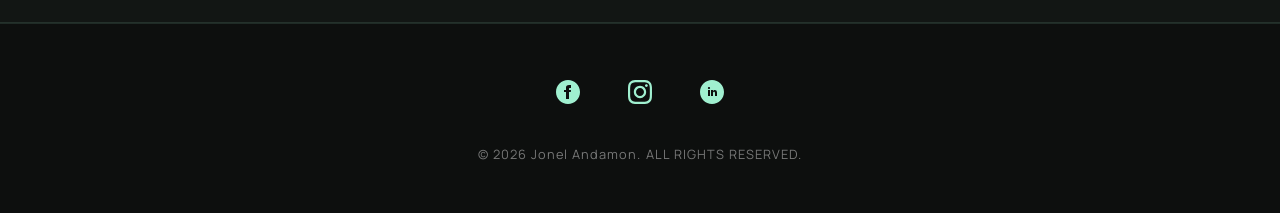
==== commit 546948d4: "Add files via upload" ====
--- a/projects/escape/index.html
+++ b/projects/escape/index.html
@@ -1,201 +1,111 @@
 <!DOCTYPE html>
 <html lang="en">
- <head>
-  <meta charset="utf-8"/>
-  <meta content="width=device-width, initial-scale=1.0" name="viewport"/>
-  <meta content="A Flutter mobile game inspired by Snake and Ladder with offline local multiplayer and custom gameplay mechanics." name="description"/>
-  <meta content="Escape | Jonel Andamon" property="og:title"/>
-  <meta content="A Flutter mobile game inspired by Snake and Ladder with offline local multiplayer and custom gameplay mechanics." property="og:description"/>
-  <meta content="website" property="og:type"/>
-  <title>
-   Escape | Jonel Andamon
-  </title>
-  <link href="https://fonts.googleapis.com/css2?family=Manrope:wght@400;500;600;700;800&amp;family=Space+Grotesk:wght@400;500;600;700&amp;display=swap" rel="stylesheet"/>
-  <link href="https://unpkg.com/aos@2.3.1/dist/aos.css" rel="stylesheet"/>
-  <link href="../../assets/css/portfolio.css" rel="stylesheet"/>
-  <link href="../../assets/images/branding/logo.png" rel="icon" sizes="64x64" type="image/png"/>
- </head>
- <body>
-  <div class="top-shadow">
-  </div>
-  <div class="bottom-shadow">
-  </div>
-  <header>
-   <div class="nav-container">
-    <div class="mobile-logo">
-     <a href="../../index.html">
-      <img alt="Portfolio logo" src="../../assets/images/branding/logo.png"/>
-     </a>
-    </div>
-    <button aria-controls="navLinks" aria-expanded="false" aria-label="Open navigation" class="hamburger" id="hamburger" type="button">
-     <span class="line">
-     </span>
-     <span class="line">
-     </span>
-     <span class="line">
-     </span>
-    </button>
-    <nav class="nav-links" id="navLinks">
-     <a href="../../about.html">
-      About
-     </a>
-     <a class="active" href="../../work.html">
-      Work
-     </a>
-     <div class="logo">
-      <a href="../../index.html">
-       <img alt="Portfolio logo" src="../../assets/images/branding/logo.png"/>
-      </a>
-     </div>
-     <a href="../../skill.html">
-      Skills
-     </a>
-     <a href="../../contact.html">
-      Contact
-     </a>
-    </nav>
-    <button aria-label="Switch to light mode" aria-pressed="false" class="theme-toggle" title="Switch to light mode" type="button">
-     <span aria-hidden="true" class="theme-icon">
-     </span>
-     <span class="theme-label">
-      Light mode
-     </span>
-    </button>
-   </div>
-  </header>
-  <main>
-   <section class="project-detail-hero" data-aos="fade-up">
-    <div class="container">
-     <p class="eyebrow">
-      Mobile Application &middot; 2024
-     </p>
-     <h1>
-      ESCAPE
-     </h1>
-     <p class="project-detail-lead">
-      Flutter Mobile Game
-     </p>
-     <div class="project-role-badge">
-      Frontend Developer
-     </div>
-    </div>
-   </section>
-   <section class="section dark-section">
-    <div class="container project-detail-content">
-     <div class="project-hero-image" data-aos="fade-up">
-      <img alt="Escape mobile game interface" src="../../projects/escape/images/escape.jpg"/>
-     </div>
-     <div class="project-detail-section project-video-section" data-aos="fade-up">
-      <h2>
-       App Trailer
-      </h2>
-      <video class="project-trailer" controls="" playsinline="" poster="../../projects/escape/images/escape.jpg" preload="metadata">
-       <source src="../../projects/escape/escape-trailer.mp4" type="video/mp4"/>
-       Your browser does not support the video tag.
-      </video>
-      <p class="image-caption">
-       Escape app trailer.
-      </p>
-     </div>
-     <div class="project-data-grid">
-      <div class="project-detail-section" data-aos="fade-up">
-       <h2>
-        Project Overview
-       </h2>
-       <p class="details">
-        Escape is a Flutter mobile game inspired by Snake and Ladder. It supports offline local multiplayer and adds portals, wormholes, and power-ups to the core board-game concept.
-       </p>
-      </div>
-      <div class="project-detail-section" data-aos="fade-up">
-       <h2>
-        My Role
-       </h2>
-       <p class="details">
-        I worked as the
-        <strong>
-         Frontend Developer
-        </strong>
-        , focusing on the mobile interface and the player-facing experience.
-       </p>
-      </div>
-      <div class="project-detail-section" data-aos="fade-up">
-       <h2>
-        Key Features
-       </h2>
-       <ul class="project-features">
-        <li>
-         Offline local multiplayer
-        </li>
-        <li>
-         Snake-and-Ladder-inspired board gameplay
-        </li>
-        <li>
-         Portals and wormholes
-        </li>
-        <li>
-         Power-up mechanics
-        </li>
-        <li>
-         Player race toward the final tile
-        </li>
-       </ul>
-      </div>
-      <div class="project-detail-section" data-aos="fade-up">
-       <h2>
-        Technology Stack
-       </h2>
-       <div class="tech-stack tech-stack-large">
-        <span>
-         Flutter
-        </span>
-        <span>
-         Dart
-        </span>
-       </div>
-      </div>
-     </div>
-     <div class="project-links" data-aos="fade-up">
-      <a class="action-button" download="" href="../../projects/escape/Escape.apk">
-       Download APK
-      </a>
-      <a class="action-button" href="../../work.html">
-       Back to My Work
-      </a>
-      <a class="text-link" href="../../contact.html">
-       Contact Me
-      </a>
-     </div>
-    </div>
-   </section>
-  </main>
-  <footer>
-   <div class="social-links" data-aos="fade-up">
-    <a aria-label="Facebook" href="https://www.facebook.com/share/1BYpJdVybT/" rel="noopener noreferrer" target="_blank">
-     <svg fill="var(--primary)" height="24" viewbox="0 0 24 24" width="24" xmlns="http://www.w3.org/2000/svg">
-      <path d="M12 0c-6.627 0-12 5.373-12 12s5.373 12 12 12 12-5.373 12-12-5.373-12-12-12zm3 8h-1.35c-.538 0-.65.221-.65.778v1.222h2l-.209 2h-1.791v7h-3v-7h-2v-2h2v-2.308c0-1.769.931-2.692 3.029-2.692h1.971v3z">
-      </path>
-     </svg>
-    </a>
-    <a aria-label="Instagram" href="https://www.instagram.com/_dyoneeell?igsh=d3g4NmZldGcwbHEw" rel="noopener noreferrer" target="_blank">
-     <svg fill="var(--primary)" height="24" viewbox="0 0 24 24" width="24" xmlns="http://www.w3.org/2000/svg">
-      <path d="M12 2.163c3.204 0 3.584.012 4.85.07 3.252.148 4.771 1.691 4.919 4.919.058 1.265.069 1.645.069 4.849 0 3.205-.012 3.584-.069 4.849-.149 3.225-1.664 4.771-4.919 4.919-1.266.058-1.644.07-4.85.07-3.204 0-3.584-.012-4.849-.07-3.26-.149-4.771-1.699-4.919-4.92-.058-1.265-.07-1.644-.07-4.849 0-3.204.013-3.583.07-4.849.149-3.227 1.664-4.771 4.919-4.919 1.266-.057 1.645-.069 4.849-.069zm0-2.163c-3.259 0-3.667.014-4.947.072-4.358.2-6.78 2.618-6.98 6.98-.059 1.281-.073 1.689-.073 4.948 0 3.259.014 3.668.072 4.948.2 4.358 2.618 6.78 6.98 6.98 1.281.058 1.689.072 4.948.072 3.259 0 3.668-.014 4.948-.072 4.354-.2 6.782-2.618 6.979-6.98.059-1.28.073-1.689.073-4.948 0-3.204-.012-3.667-.072-4.947-.196-4.354-2.617-6.78-6.979-6.98-1.281-.059-1.69-.073-4.949-.073zm0 5.838c-3.403 0-6.162 2.759-6.162 6.162s2.759 6.163 6.162 6.163 6.162-2.759 6.162-6.163c0-3.403-2.759-6.162-6.162-6.162zm0 10.162c-2.209 0-4-1.79-4-4 0-2.209 1.791-4 4-4s4 1.79 4 4c0 2.21-1.791 4-4 4zm6.406-11.845c-.796 0-1.441.645-1.441 1.44s.645 1.44 1.441 1.44c.795 0 1.439-.645 1.439-1.44s-.644-1.44-1.439-1.44z">
-      </path>
-     </svg>
-    </a>
-    <a aria-label="LinkedIn" href="https://www.linkedin.com/in/jonel-andamon-7ba1b735b?trk=contact-info" rel="noopener noreferrer" target="_blank">
-     <svg fill="var(--primary)" height="24" viewbox="0 0 24 24" width="24" xmlns="http://www.w3.org/2000/svg">
-      <path d="M12 0c-6.627 0-12 5.373-12 12s5.373 12 12 12 12-5.373 12-12-5.373-12-12-12zm-2 16h-2v-6h2v6zm-1-6.891c-.607 0-1.1-.496-1.1-1.109 0-.612.492-1.109 1.1-1.109s1.1.497 1.1 1.109c0 .613-.493 1.109-1.1 1.109zm8 6.891h-1.998v-2.861c0-1.881-2.002-1.722-2.002 0v2.861h-2v-6h2v1.093c.872-1.616 4-1.736 4 1.548v3.359z">
-      </path>
-     </svg>
-    </a>
-   </div>
-   <p class="copyright">
-    &copy; 2026 Jonel Andamon. ALL RIGHTS RESERVED.
-   </p>
-  </footer>
-  <script src="https://unpkg.com/aos@2.3.1/dist/aos.js">
-  </script>
-  <script src="../../assets/js/portfolio.js">
-  </script>
- </body>
+<head>
+    <meta charset="UTF-8">
+    <meta name="viewport" content="width=device-width, initial-scale=1.0">
+    <meta name="description" content="A Flutter mobile game inspired by Snake and Ladder with offline local multiplayer and custom gameplay mechanics.">
+    <meta property="og:title" content="Escape | Jonel Andamon">
+    <meta property="og:description" content="A Flutter mobile game inspired by Snake and Ladder with offline local multiplayer and custom gameplay mechanics.">
+    <meta property="og:type" content="website">
+    <title>Escape | Jonel Andamon</title>
+    <link href="https://fonts.googleapis.com/css2?family=Manrope:wght@400;500;600;700;800&family=Space+Grotesk:wght@400;500;600;700&display=swap" rel="stylesheet">
+    <link rel="stylesheet" href="https://unpkg.com/aos@2.3.1/dist/aos.css">
+    <link rel="stylesheet" href="../../assets/css/portfolio.css">
+    <link rel="icon" type="image/png" sizes="64x64" href="../../assets/images/branding/logo.png">
+</head>
+<body class="escape-project-page">
+    <div class="top-shadow"></div>
+    <div class="bottom-shadow"></div>
+    <header>
+        <div class="nav-container">
+            <div class="mobile-logo">
+                <a href="../../index.html"><img src="../../assets/images/branding/logo.png" alt="Portfolio logo"></a>
+            </div>
+            <button class="hamburger" id="hamburger" type="button" aria-label="Open navigation" aria-expanded="false" aria-controls="navLinks">
+                <span class="line"></span><span class="line"></span><span class="line"></span>
+            </button>
+            <nav class="nav-links" id="navLinks">
+                <a href="../../about.html">About</a>
+                <a href="../../work.html" class="active">Work</a>
+                <div class="logo"><a href="../../index.html"><img src="../../assets/images/branding/logo.png" alt="Portfolio logo"></a></div>
+                <a href="../../skill.html">Skills</a>
+                <a href="../../contact.html">Contact</a>
+            </nav>
+            <button class="theme-toggle" type="button" aria-label="Switch to light mode" title="Switch to light mode" aria-pressed="false">
+                <span class="theme-icon" aria-hidden="true"></span>
+                <span class="theme-label">Light mode</span>
+            </button>
+        </div>
+    </header>
+    <main>
+        <section class="project-detail-hero" data-aos="fade-up">
+            <div class="container">
+                <p class="eyebrow">Mobile Application · 2024</p>
+                <h1>ESCAPE</h1>
+                <p class="project-detail-lead">Flutter Mobile Game</p>
+                <div class="project-role-badge">Frontend Developer</div>
+            </div>
+        </section>
+        <section class="section dark-section">
+            <div class="container project-detail-content">
+                <div class="escape-intro-grid">
+                    <div class="project-detail-section escape-overview" data-aos="fade-up">
+                        <h2>Project Overview</h2>
+                        <p class="details">Escape is a Flutter mobile game inspired by Snake and Ladder. It supports offline local multiplayer and adds portals, wormholes, and power-ups to the core board-game concept.</p>
+                    </div>
+                </div>
+
+                <div class="escape-info-grid">
+                    <div class="project-detail-section" data-aos="fade-up">
+                        <h2>My Role</h2>
+                        <p class="details">I worked as the <strong>Frontend Developer</strong>, focusing on the mobile interface and the player-facing experience.</p>
+                    </div>
+
+                    <div class="project-detail-section" data-aos="fade-up">
+                        <h2>Key Features</h2>
+                        <ul class="project-features">
+                            <li>Offline local multiplayer</li>
+                            <li>Snake-and-Ladder-inspired board gameplay</li>
+                            <li>Portals and wormholes</li>
+                            <li>Power-up mechanics</li>
+                            <li>Player race toward the final tile</li>
+                        </ul>
+                    </div>
+                </div>
+
+                <div class="project-detail-section escape-tech-section" data-aos="fade-up">
+                    <h2>Technology Stack</h2>
+                    <div class="tech-stack tech-stack-large"><span>Flutter</span><span>Dart</span></div>
+                </div>
+                <div class="project-links" data-aos="fade-up">
+                    <a href="../../projects/escape/Escape.apk" class="action-button" download>Download APK</a>
+                    <a href="../../work.html" class="action-button">Back to My Work</a>
+                    <a href="../../contact.html" class="text-link">Contact Me</a>
+                </div>
+            </div>
+        </section>
+    </main>
+    <footer>
+        <div class="social-links" data-aos="fade-up">
+            <a href="https://www.facebook.com/share/1BYpJdVybT/" target="_blank" rel="noopener noreferrer" aria-label="Facebook">
+                <svg xmlns="http://www.w3.org/2000/svg" width="24" height="24" viewBox="0 0 24 24" fill="var(--primary)">
+                    <path d="M12 0c-6.627 0-12 5.373-12 12s5.373 12 12 12 12-5.373 12-12-5.373-12-12-12zm3 8h-1.35c-.538 0-.65.221-.65.778v1.222h2l-.209 2h-1.791v7h-3v-7h-2v-2h2v-2.308c0-1.769.931-2.692 3.029-2.692h1.971v3z"/>
+                </svg>
+            </a>
+            <a href="https://www.instagram.com/_dyoneeell?igsh=d3g4NmZldGcwbHEw" target="_blank" rel="noopener noreferrer" aria-label="Instagram">
+                <svg xmlns="http://www.w3.org/2000/svg" width="24" height="24" viewBox="0 0 24 24" fill="var(--primary)">
+                    <path d="M12 2.163c3.204 0 3.584.012 4.85.07 3.252.148 4.771 1.691 4.919 4.919.058 1.265.069 1.645.069 4.849 0 3.205-.012 3.584-.069 4.849-.149 3.225-1.664 4.771-4.919 4.919-1.266.058-1.644.07-4.85.07-3.204 0-3.584-.012-4.849-.07-3.26-.149-4.771-1.699-4.919-4.92-.058-1.265-.07-1.644-.07-4.849 0-3.204.013-3.583.07-4.849.149-3.227 1.664-4.771 4.919-4.919 1.266-.057 1.645-.069 4.849-.069zm0-2.163c-3.259 0-3.667.014-4.947.072-4.358.2-6.78 2.618-6.98 6.98-.059 1.281-.073 1.689-.073 4.948 0 3.259.014 3.668.072 4.948.2 4.358 2.618 6.78 6.98 6.98 1.281.058 1.689.072 4.948.072 3.259 0 3.668-.014 4.948-.072 4.354-.2 6.782-2.618 6.979-6.98.059-1.28.073-1.689.073-4.948 0-3.204-.012-3.667-.072-4.947-.196-4.354-2.617-6.78-6.979-6.98-1.281-.059-1.69-.073-4.949-.073zm0 5.838c-3.403 0-6.162 2.759-6.162 6.162s2.759 6.163 6.162 6.163 6.162-2.759 6.162-6.163c0-3.403-2.759-6.162-6.162-6.162zm0 10.162c-2.209 0-4-1.79-4-4 0-2.209 1.791-4 4-4s4 1.79 4 4c0 2.21-1.791 4-4 4zm6.406-11.845c-.796 0-1.441.645-1.441 1.44s.645 1.44 1.441 1.44c.795 0 1.439-.645 1.439-1.44s-.644-1.44-1.439-1.44z"/>
+                </svg>
+            </a>
+            <a href="https://www.linkedin.com/in/jonel-andamon-7ba1b735b?trk=contact-info" target="_blank" rel="noopener noreferrer" aria-label="LinkedIn">
+                <svg xmlns="http://www.w3.org/2000/svg" width="24" height="24" viewBox="0 0 24 24" fill="var(--primary)">
+                    <path d="M12 0c-6.627 0-12 5.373-12 12s5.373 12 12 12 12-5.373 12-12-5.373-12-12-12zm-2 16h-2v-6h2v6zm-1-6.891c-.607 0-1.1-.496-1.1-1.109 0-.612.492-1.109 1.1-1.109s1.1.497 1.1 1.109c0 .613-.493 1.109-1.1 1.109zm8 6.891h-1.998v-2.861c0-1.881-2.002-1.722-2.002 0v2.861h-2v-6h2v1.093c.872-1.616 4-1.736 4 1.548v3.359z"/>
+                </svg>
+            </a>
+        </div>
+        <p class="copyright">© 2026 Jonel Andamon. ALL RIGHTS RESERVED.</p>
+    </footer>
+    <script src="https://unpkg.com/aos@2.3.1/dist/aos.js"></script>
+    <script src="../../assets/js/portfolio.js"></script>
+</body>
 </html>
--- a/assets/css/portfolio.css
+++ b/assets/css/portfolio.css
@@ -2766,6 +2766,81 @@
 }
 
 
+/* LibLocker project intro: keep the deployment image and overview side-by-side on larger screens. */
+.liblocker-intro-grid {
+    display: grid;
+    grid-template-columns: minmax(0, 0.9fr) minmax(0, 1.1fr);
+    gap: 2.25rem;
+    align-items: start;
+    margin-bottom: 4.5rem;
+}
+
+.liblocker-intro-grid .project-hero-image {
+    margin: 0;
+}
+
+.liblocker-intro-grid .project-hero-image img {
+    width: 100%;
+    max-height: 390px;
+    object-fit: contain;
+}
+
+.liblocker-intro-grid .image-caption {
+    margin-bottom: 0;
+}
+
+.liblocker-overview {
+    margin-bottom: 0;
+}
+
+.liblocker-overview h2 {
+    margin-top: 0;
+}
+
+/* LibLocker project layout */
+.liblocker-role-approach-grid {
+    display: grid;
+    grid-template-columns: repeat(2, minmax(0, 1fr));
+    gap: 2.5rem;
+    align-items: start;
+    margin-bottom: 0.5rem;
+}
+
+.liblocker-role-approach-grid .project-detail-section {
+    margin-bottom: 4rem;
+    min-width: 0;
+}
+
+@media (max-width: 800px) {
+    .liblocker-intro-grid {
+        gap: 2rem;
+    }
+
+    .liblocker-intro-grid .project-hero-image img {
+        max-height: 360px;
+    }
+
+    .liblocker-overview {
+        margin-bottom: 0;
+    }
+}
+
+/* Keep the two narrative sections together on tablets while stacking on phones. */
+@media (max-width: 700px) {
+    .liblocker-intro-grid {
+        grid-template-columns: 1fr;
+    }
+
+    .liblocker-role-approach-grid {
+        grid-template-columns: 1fr;
+        gap: 0;
+    }
+
+    .liblocker-role-approach-grid .project-detail-section {
+        margin-bottom: 3.5rem;
+    }
+}
+
 /* ====================== PROJECT IMAGE DISPLAY FIX ====================== */
 /* Show the complete project screenshot instead of cropping it inside fixed-height backgrounds. */
 .project-image-vertical {
@@ -3643,50 +3718,197 @@
 }
 
 
-/* ====================== PROJECT DATA TWO-COLUMN LAYOUT ====================== */
-.project-data-grid {
+/* ====================== ESCAPE PROJECT DETAIL ====================== */
+/* Keep the Escape page balanced on desktop while preserving the existing mobile layout. */
+.escape-project-page .project-detail-content {
+    width: min(100%, 1100px);
+    max-width: 1100px;
+    margin-inline: auto;
+    padding-inline: 0;
+}
+
+.escape-project-page .project-detail-hero .container {
+    width: min(100%, 1100px);
+    margin-inline: auto;
+}
+
+.escape-project-page .project-hero-image {
+    width: 100%;
+    margin: 0 auto 3.5rem;
+}
+
+.escape-project-page .project-hero-image img {
+    display: block;
+    width: min(100%, 900px);
+    max-width: 100%;
+    height: auto;
+    max-height: 560px;
+    object-fit: contain;
+    margin-inline: auto;
+}
+
+.escape-project-page .project-detail-section {
+    width: 100%;
+    max-width: none;
+    margin-bottom: 3.5rem;
+}
+
+.escape-project-page .project-detail-section h2 {
+    font-size: clamp(1.45rem, 2.5vw, 2rem);
+}
+
+.escape-project-page .project-detail-section .details {
+    max-width: 900px;
+}
+
+.escape-project-page .project-features {
+    max-width: 900px;
+}
+
+/* If the trailer/video is present in the project folder, keep it inside the same content width. */
+.escape-project-page .app-trailer,
+.escape-project-page .escape-trailer,
+.escape-project-page .project-trailer {
+    width: 100%;
+    max-width: 1000px;
+    margin: 0 auto 4rem;
+}
+
+.escape-project-page .app-trailer video,
+.escape-project-page .escape-trailer video,
+.escape-project-page .project-trailer video,
+.escape-project-page video {
+    display: block;
+    width: 100%;
+    max-width: 1000px;
+    max-height: 650px;
+    height: auto;
+    margin-inline: auto;
+    border-radius: 14px;
+    border: 1px solid var(--primary-dark);
+    background: #000;
+    object-fit: contain;
+}
+
+.escape-project-page .project-links {
+    justify-content: center;
+    width: 100%;
+    margin-top: 1rem;
+}
+
+@media (max-width: 768px) {
+    .escape-project-page .project-detail-content {
+        width: min(100%, 100%);
+        padding-inline: 0;
+    }
+
+    .escape-project-page .project-detail-hero .container {
+        width: 100%;
+    }
+
+    .escape-project-page .project-hero-image {
+        margin-bottom: 2.5rem;
+    }
+
+    .escape-project-page .project-hero-image img {
+        width: 100%;
+        max-height: 420px;
+    }
+
+    .escape-project-page .project-detail-section {
+        margin-bottom: 3rem;
+    }
+
+    .escape-project-page .project-detail-section .details,
+    .escape-project-page .project-features {
+        max-width: none;
+    }
+
+    .escape-project-page .app-trailer,
+    .escape-project-page .escape-trailer,
+    .escape-project-page .project-trailer {
+        margin-bottom: 3rem;
+    }
+
+    .escape-project-page .app-trailer video,
+    .escape-project-page .escape-trailer video,
+    .escape-project-page .project-trailer video,
+    .escape-project-page video {
+        max-height: 70vh;
+        border-radius: 10px;
+    }
+
+    .escape-project-page .project-links {
+        justify-content: flex-start;
+    }
+}
+
+
+/* Escape desktop composition */
+.escape-project-page .escape-intro-grid {
+    display: grid;
+    grid-template-columns: minmax(0, 1.08fr) minmax(0, 0.92fr);
+    gap: 3rem;
+    align-items: center;
+    margin-bottom: 4rem;
+}
+
+.escape-project-page .escape-intro-grid .project-hero-image {
+    margin: 0;
+}
+
+.escape-project-page .escape-intro-grid .project-hero-image img {
+    width: 100%;
+    max-width: 100%;
+    max-height: 520px;
+}
+
+.escape-project-page .escape-overview {
+    margin: 0;
+}
+
+.escape-project-page .escape-overview .details {
+    max-width: none;
+}
+
+.escape-project-page .escape-info-grid {
     display: grid;
     grid-template-columns: repeat(2, minmax(0, 1fr));
-    gap: 1.5rem;
-    margin-bottom: 4rem;
-}
-
-.project-data-grid .project-detail-section {
-    margin-bottom: 0;
-    height: 100%;
-}
-
-.project-data-grid .project-detail-section h2 {
-    font-size: clamp(1.45rem, 2.4vw, 2rem);
-}
-
-.project-data-grid .project-detail-section .feature-grid,
-.project-data-grid .project-detail-section .metrics-grid {
-    grid-template-columns: repeat(2, minmax(0, 1fr));
-}
-
-.project-video-section {
-    margin-bottom: 4rem;
-}
-
-.project-trailer {
-    display: block;
-    width: 100%;
-    max-height: 620px;
-    aspect-ratio: 16 / 9;
-    object-fit: contain;
-    border: 1px solid var(--primary-dark);
-    border-radius: 16px;
-    background: #000;
+    gap: 3rem;
+    align-items: start;
+    margin-bottom: 1rem;
+}
+
+.escape-project-page .escape-info-grid .project-detail-section {
+    margin-bottom: 3.5rem;
+}
+
+.escape-project-page .escape-info-grid .details,
+.escape-project-page .escape-info-grid .project-features {
+    max-width: none;
+}
+
+.escape-project-page .escape-tech-section {
+    margin-bottom: 3.5rem;
 }
 
 @media (max-width: 800px) {
-    .project-data-grid {
+    .escape-project-page .escape-intro-grid,
+    .escape-project-page .escape-info-grid {
         grid-template-columns: 1fr;
-    }
-
-    .project-data-grid .project-detail-section .feature-grid,
-    .project-data-grid .project-detail-section .metrics-grid {
-        grid-template-columns: 1fr;
-    }
-}
+        gap: 0;
+    }
+
+    .escape-project-page .escape-intro-grid {
+        margin-bottom: 0;
+    }
+
+    .escape-project-page .escape-intro-grid .project-hero-image {
+        margin-bottom: 2.5rem;
+    }
+
+    .escape-project-page .escape-overview,
+    .escape-project-page .escape-info-grid .project-detail-section {
+        margin-bottom: 3rem;
+    }
+}
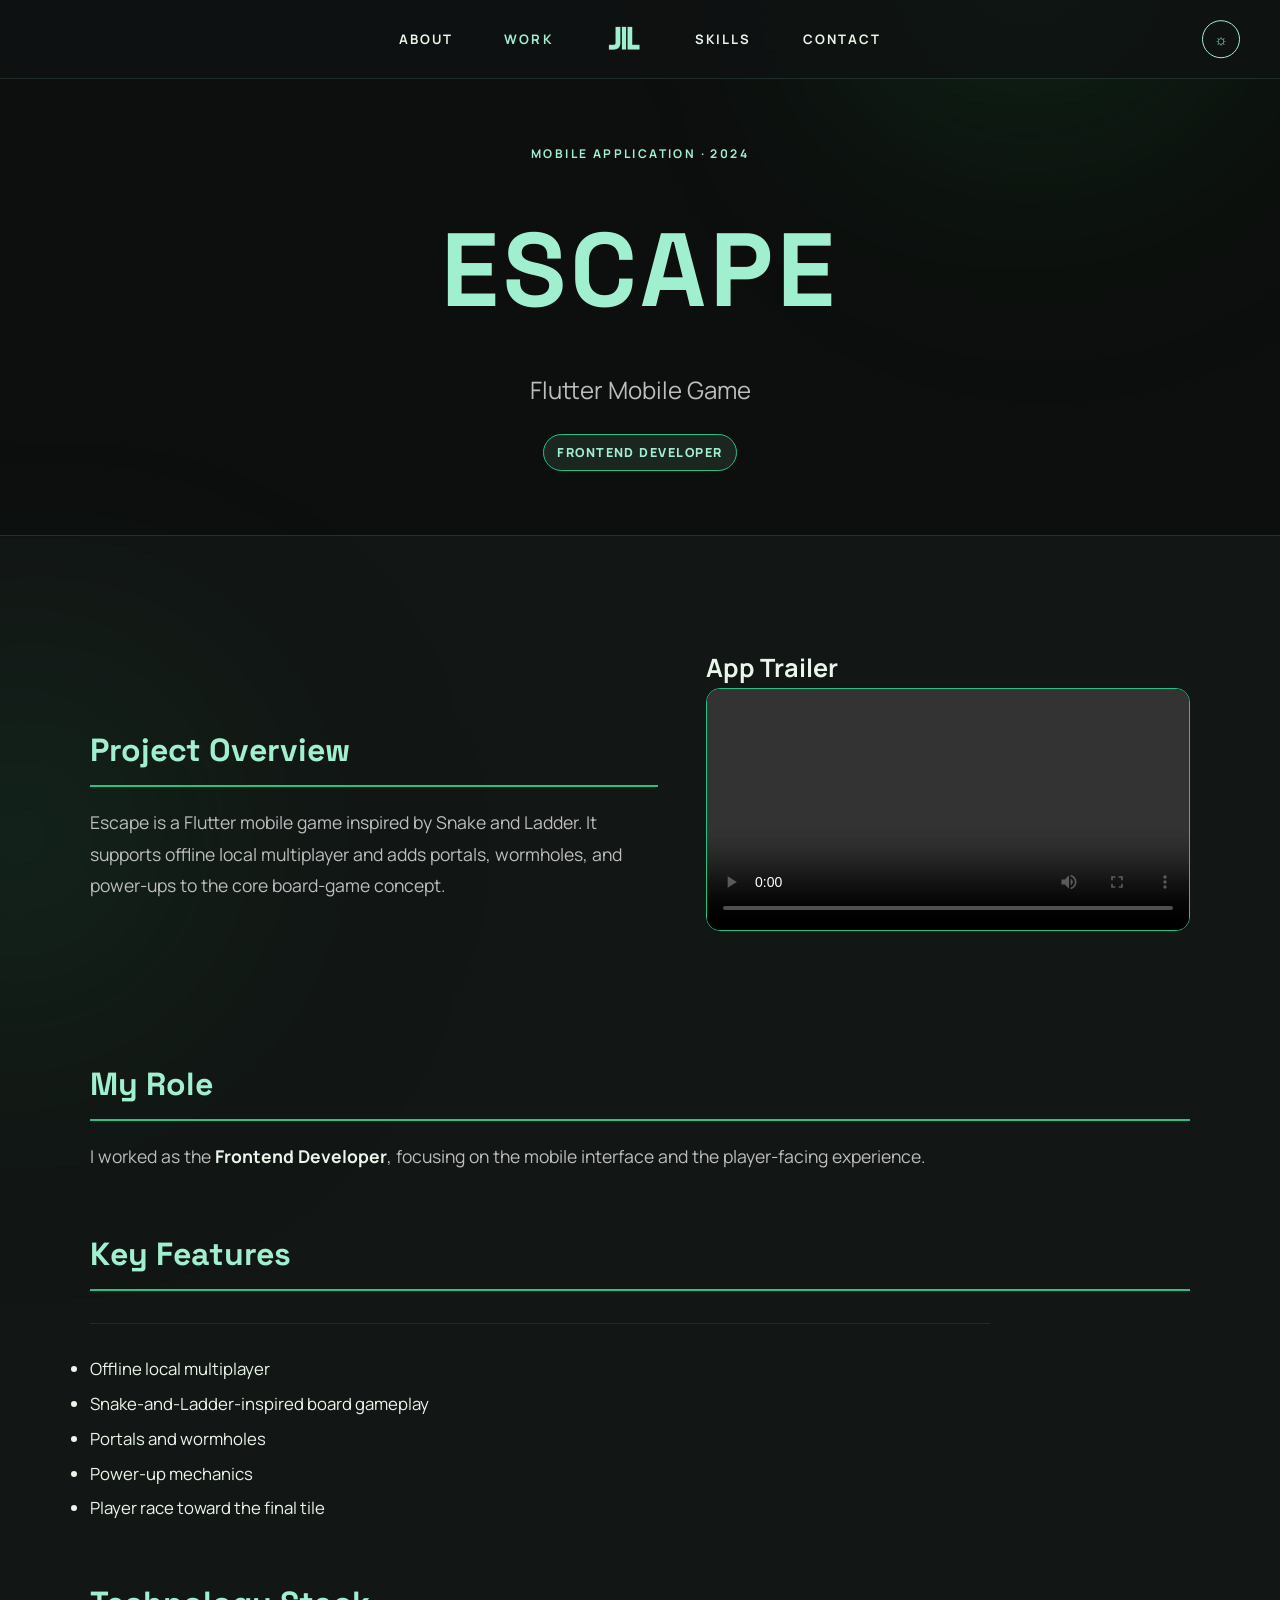
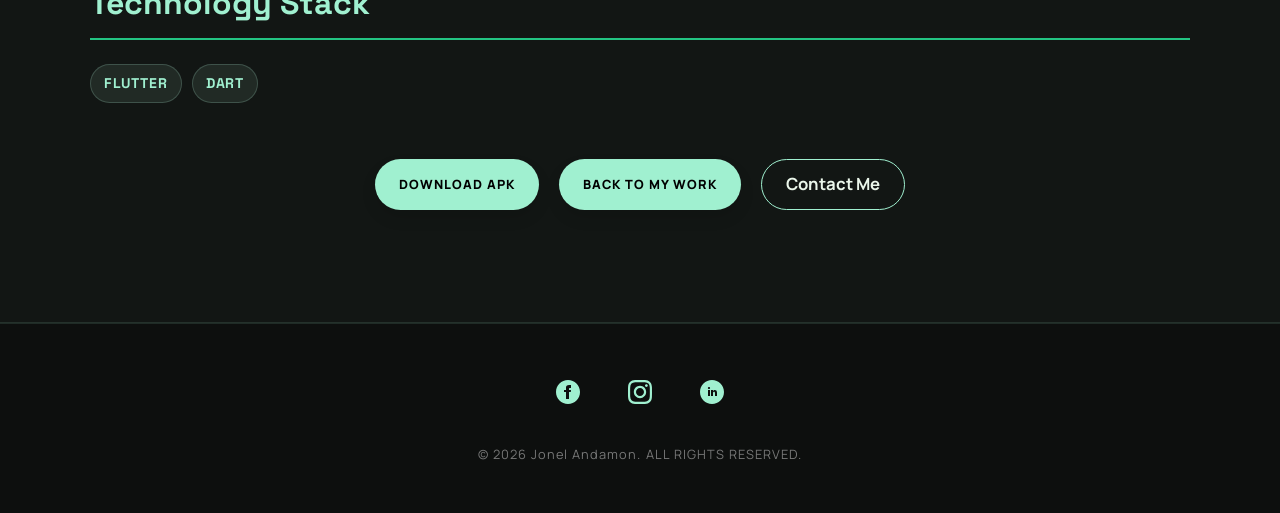
==== commit 93ebe2c3: "Add files via upload" ====
--- a/projects/escape/index.html
+++ b/projects/escape/index.html
@@ -53,24 +53,30 @@
                         <h2>Project Overview</h2>
                         <p class="details">Escape is a Flutter mobile game inspired by Snake and Ladder. It supports offline local multiplayer and adds portals, wormholes, and power-ups to the core board-game concept.</p>
                     </div>
+
+                    <div class="app-trailer escape-trailer" data-aos="fade-up">
+                        <h2>App Trailer</h2>
+                        <video controls preload="metadata" playsinline>
+                            <source src="../../projects/escape/escape-trailer.mp4" type="video/mp4">
+                            Your browser does not support the video tag.
+                        </video>
+                    </div>
                 </div>
 
-                <div class="escape-info-grid">
-                    <div class="project-detail-section" data-aos="fade-up">
-                        <h2>My Role</h2>
-                        <p class="details">I worked as the <strong>Frontend Developer</strong>, focusing on the mobile interface and the player-facing experience.</p>
-                    </div>
+                <div class="project-detail-section" data-aos="fade-up">
+                    <h2>My Role</h2>
+                    <p class="details">I worked as the <strong>Frontend Developer</strong>, focusing on the mobile interface and the player-facing experience.</p>
+                </div>
 
-                    <div class="project-detail-section" data-aos="fade-up">
-                        <h2>Key Features</h2>
-                        <ul class="project-features">
-                            <li>Offline local multiplayer</li>
-                            <li>Snake-and-Ladder-inspired board gameplay</li>
-                            <li>Portals and wormholes</li>
-                            <li>Power-up mechanics</li>
-                            <li>Player race toward the final tile</li>
-                        </ul>
-                    </div>
+                <div class="project-detail-section" data-aos="fade-up">
+                    <h2>Key Features</h2>
+                    <ul class="project-features">
+                        <li>Offline local multiplayer</li>
+                        <li>Snake-and-Ladder-inspired board gameplay</li>
+                        <li>Portals and wormholes</li>
+                        <li>Power-up mechanics</li>
+                        <li>Player race toward the final tile</li>
+                    </ul>
                 </div>
 
                 <div class="project-detail-section escape-tech-section" data-aos="fade-up">
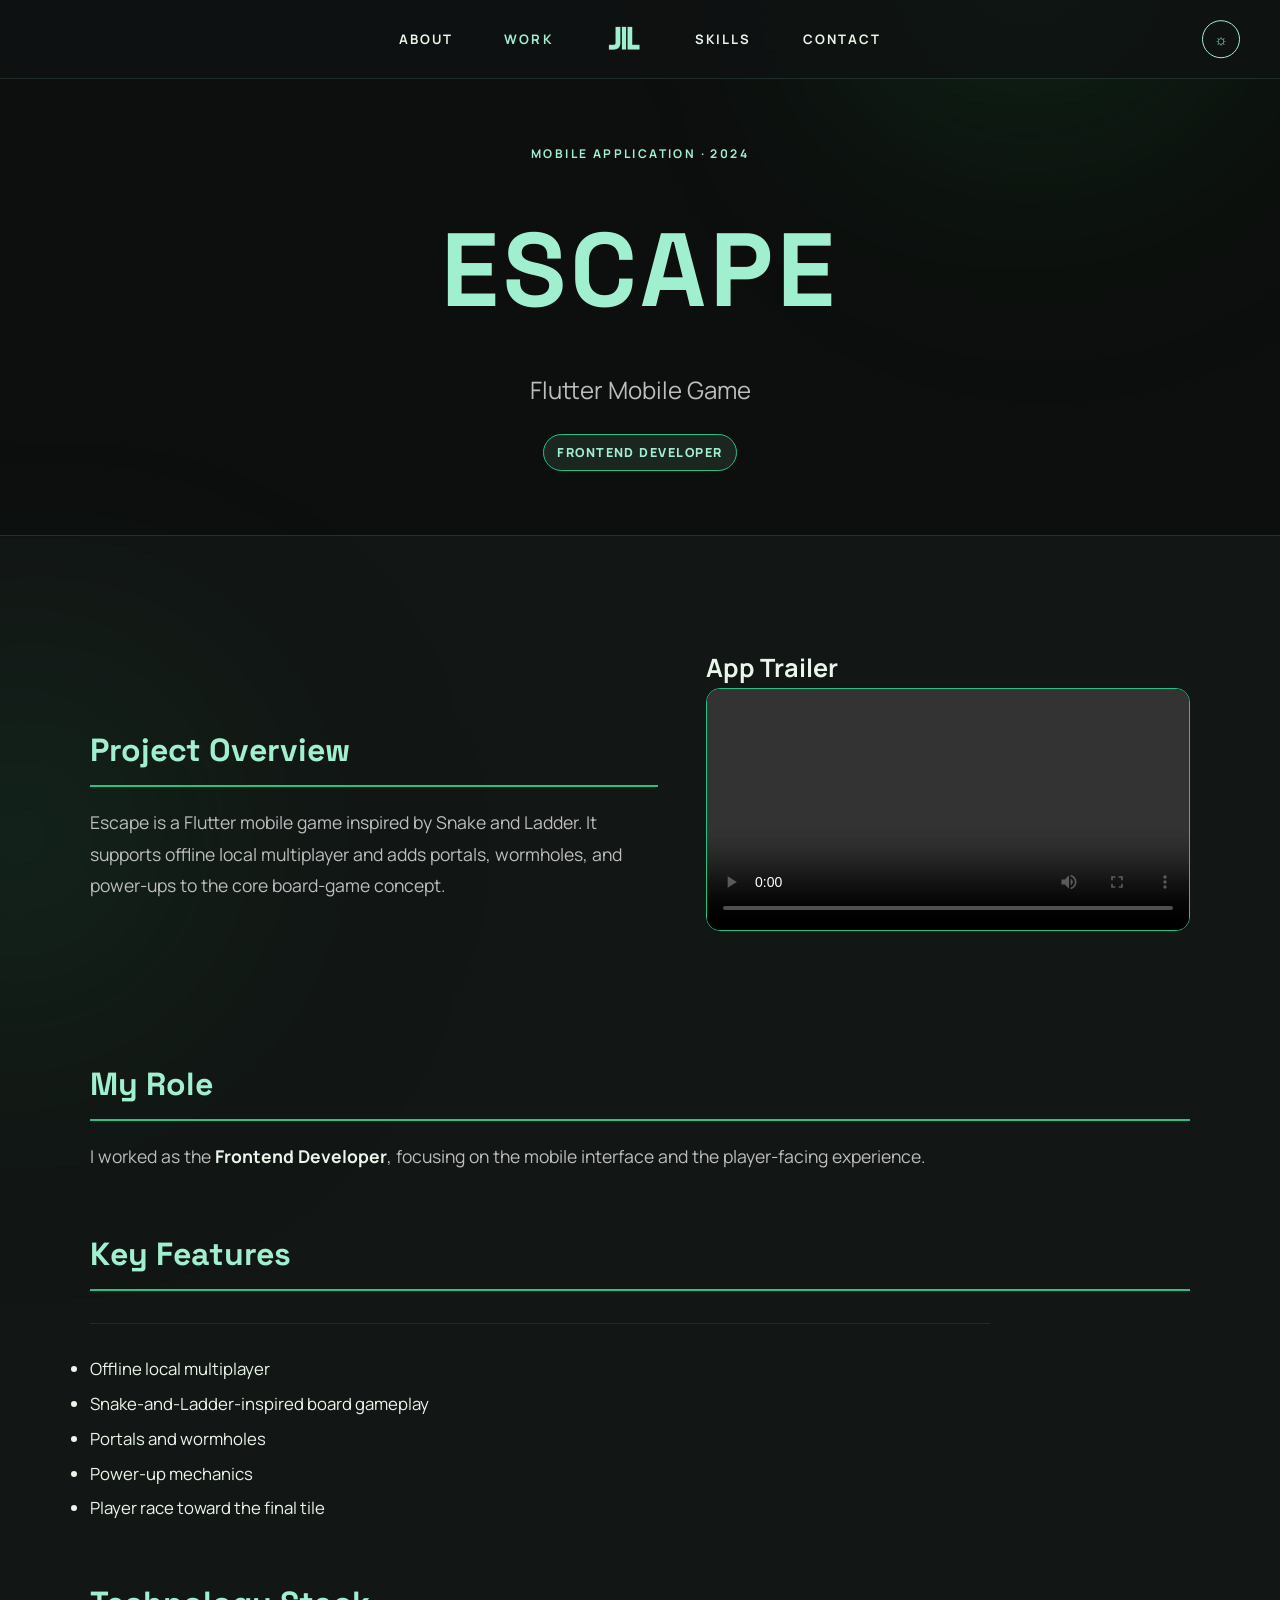
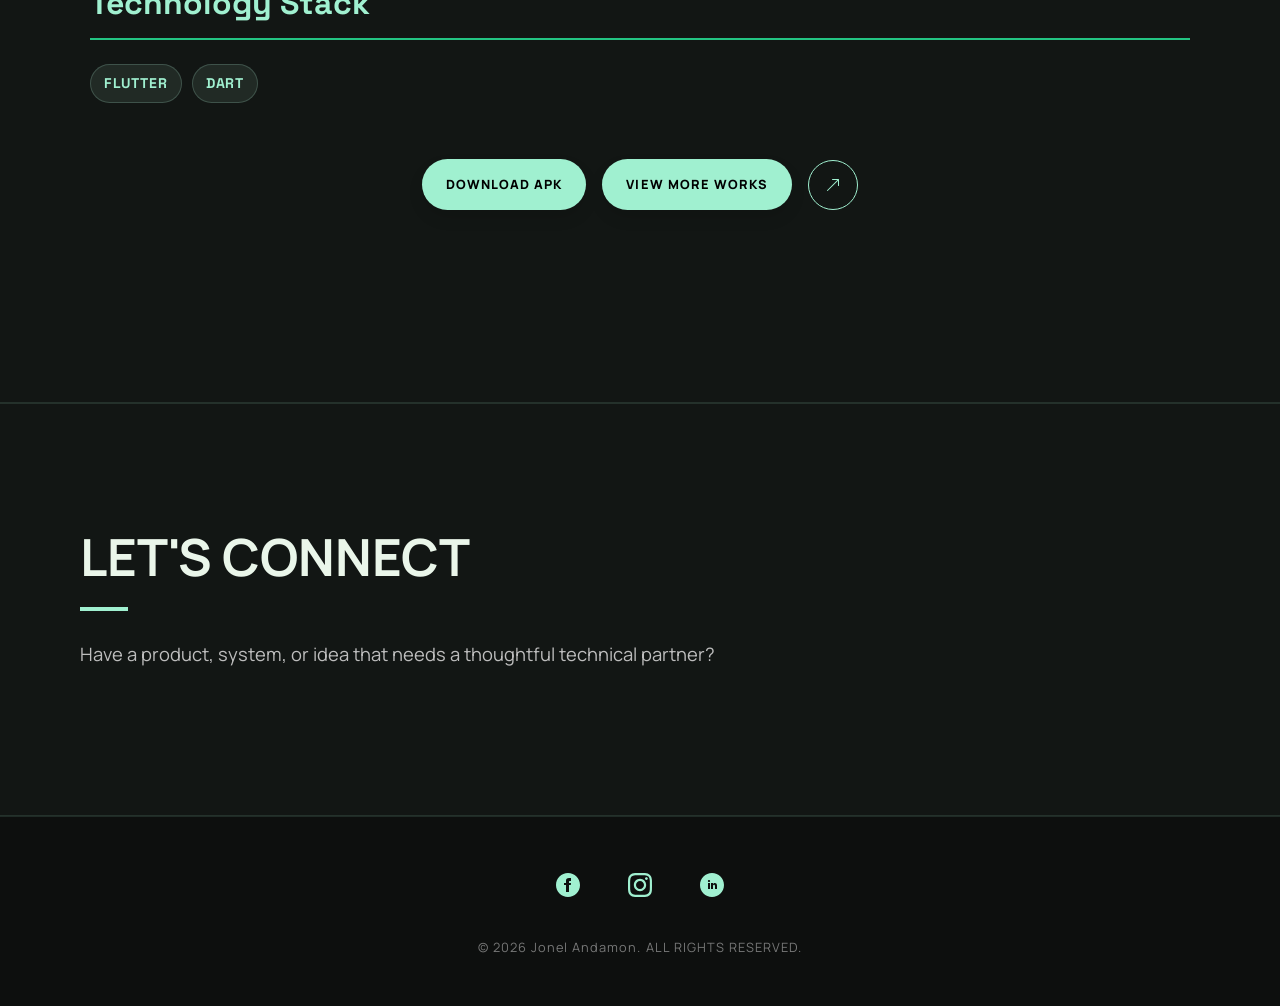
==== commit 1e02303e: "Add files via upload" ====
--- a/projects/escape/index.html
+++ b/projects/escape/index.html
@@ -83,14 +83,25 @@
                     <h2>Technology Stack</h2>
                     <div class="tech-stack tech-stack-large"><span>Flutter</span><span>Dart</span></div>
                 </div>
-                <div class="project-links" data-aos="fade-up">
+                <div class="project-links project-bottom-navigation" data-aos="fade-up">
                     <a href="../../projects/escape/Escape.apk" class="action-button" download>Download APK</a>
-                    <a href="../../work.html" class="action-button">Back to My Work</a>
-                    <a href="../../contact.html" class="text-link">Contact Me</a>
+                    <a href="../../work.html" class="action-button">View More Works</a>
+                    <a href="../../work.html" class="icon-button" aria-label="View more works">
+                        <svg xmlns="http://www.w3.org/2000/svg" width="16" height="16" fill="currentColor" viewBox="0 0 16 16">
+                            <path fill-rule="evenodd" d="M14 2.5a.5.5 0 0 0-.5-.5h-6a.5.5 0 0 0 0 1h4.793L2.146 13.146a.5.5 0 0 0 .708.708L13 3.707V8.5a.5.5 0 0 0 1 0v-6z"/>
+                        </svg>
+                    </a>
                 </div>
             </div>
         </section>
     </main>
+
+        <section id="contact" class="section dark-section project-page-connect">
+            <div class="container">
+                <h2 class="section-title" data-aos="fade-up">LET'S CONNECT</h2>
+                <p class="section-text" data-aos="fade-up">Have a product, system, or idea that needs a thoughtful technical partner?</p>
+            </div>
+        </section>
     <footer>
         <div class="social-links" data-aos="fade-up">
             <a href="https://www.facebook.com/share/1BYpJdVybT/" target="_blank" rel="noopener noreferrer" aria-label="Facebook">
--- a/assets/css/portfolio.css
+++ b/assets/css/portfolio.css
@@ -3912,3 +3912,45 @@
         margin-bottom: 3rem;
     }
 }
+
+
+/* ====================== PROJECT PAGE BOTTOM CTA ====================== */
+.project-bottom-navigation {
+    align-items: center;
+    justify-content: center;
+    gap: 1rem;
+    margin: 0;
+    padding: 0 0 5rem;
+}
+
+.project-bottom-navigation .action-button {
+    min-width: 0;
+}
+
+.project-bottom-navigation .icon-button {
+    flex: 0 0 auto;
+}
+
+.project-page-connect {
+    margin-top: 0;
+}
+
+.project-page-connect .button-group {
+    align-items: center;
+}
+
+@media (max-width: 768px) {
+    .project-bottom-navigation {
+        padding-bottom: 3.5rem;
+        flex-wrap: wrap;
+    }
+
+    .project-bottom-navigation .action-button {
+        width: auto;
+        max-width: 100%;
+    }
+
+    .project-page-connect .button-group {
+        flex-wrap: nowrap;
+    }
+}
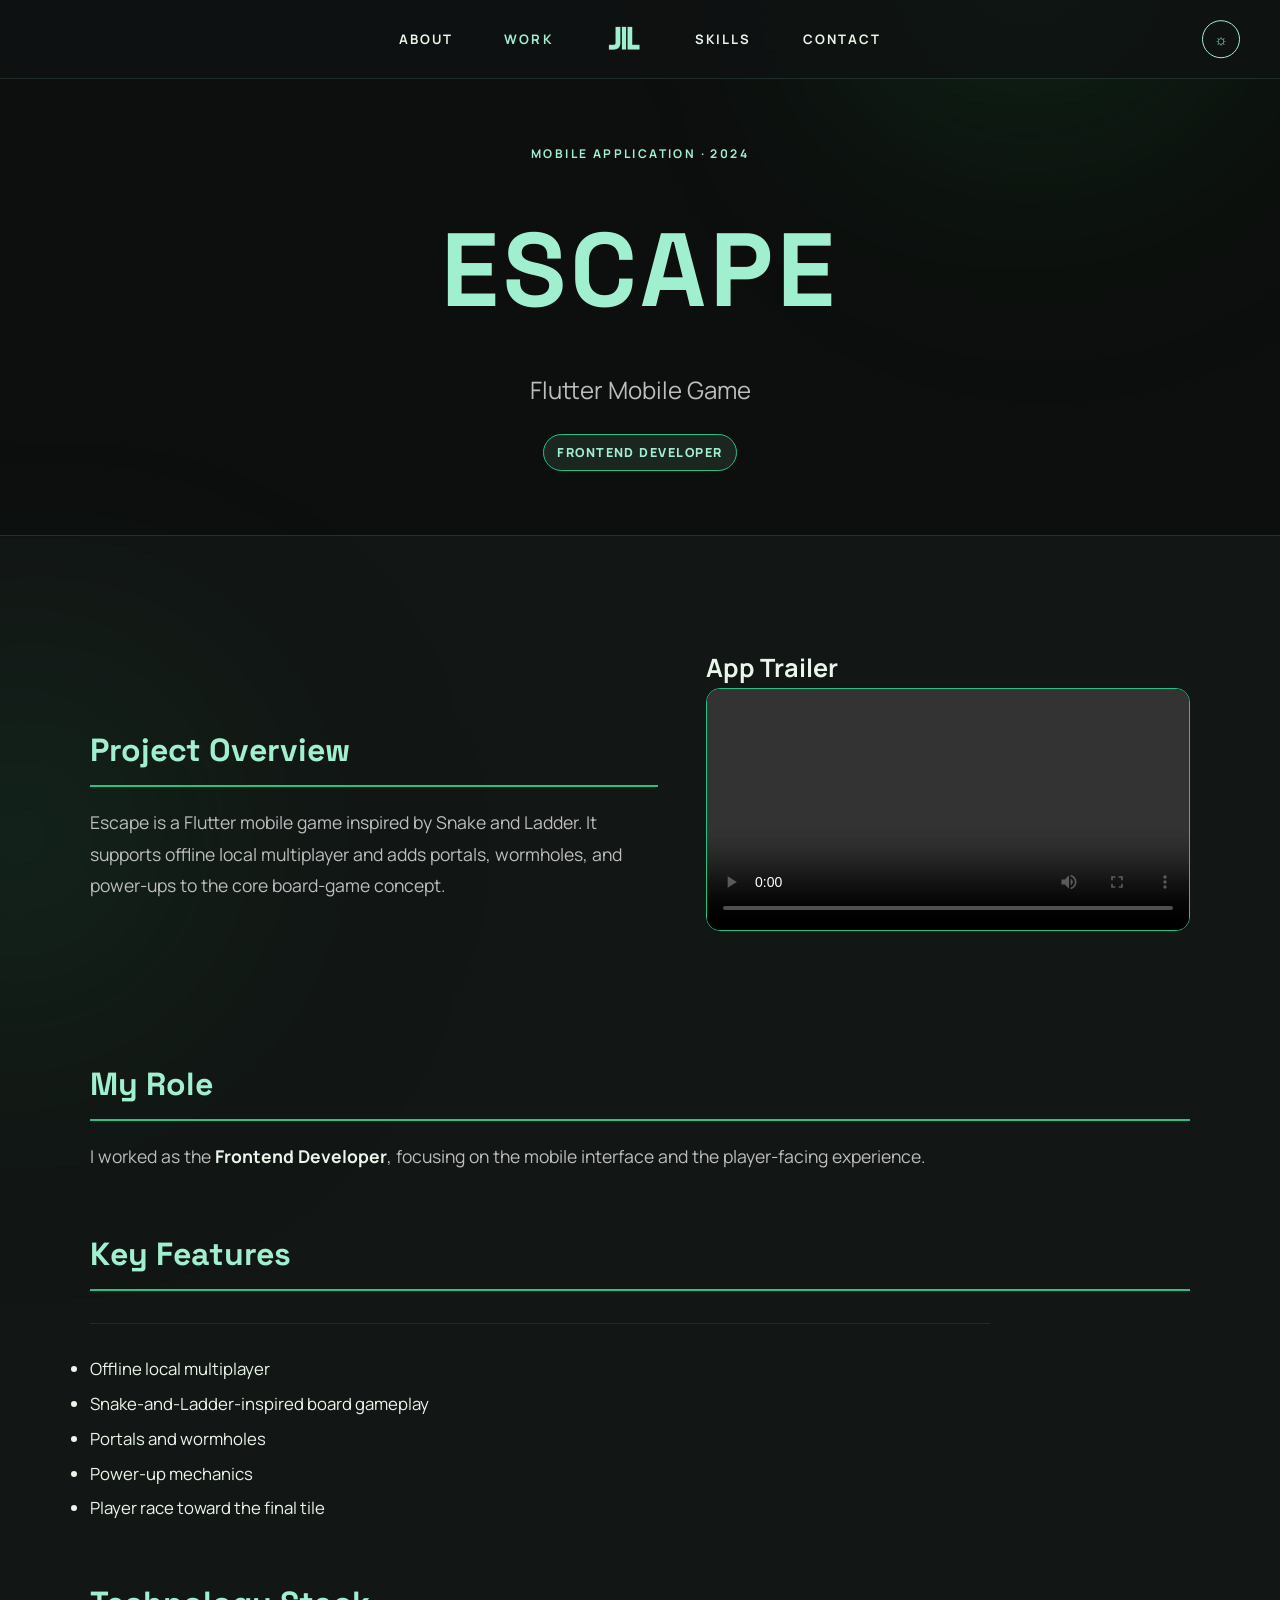
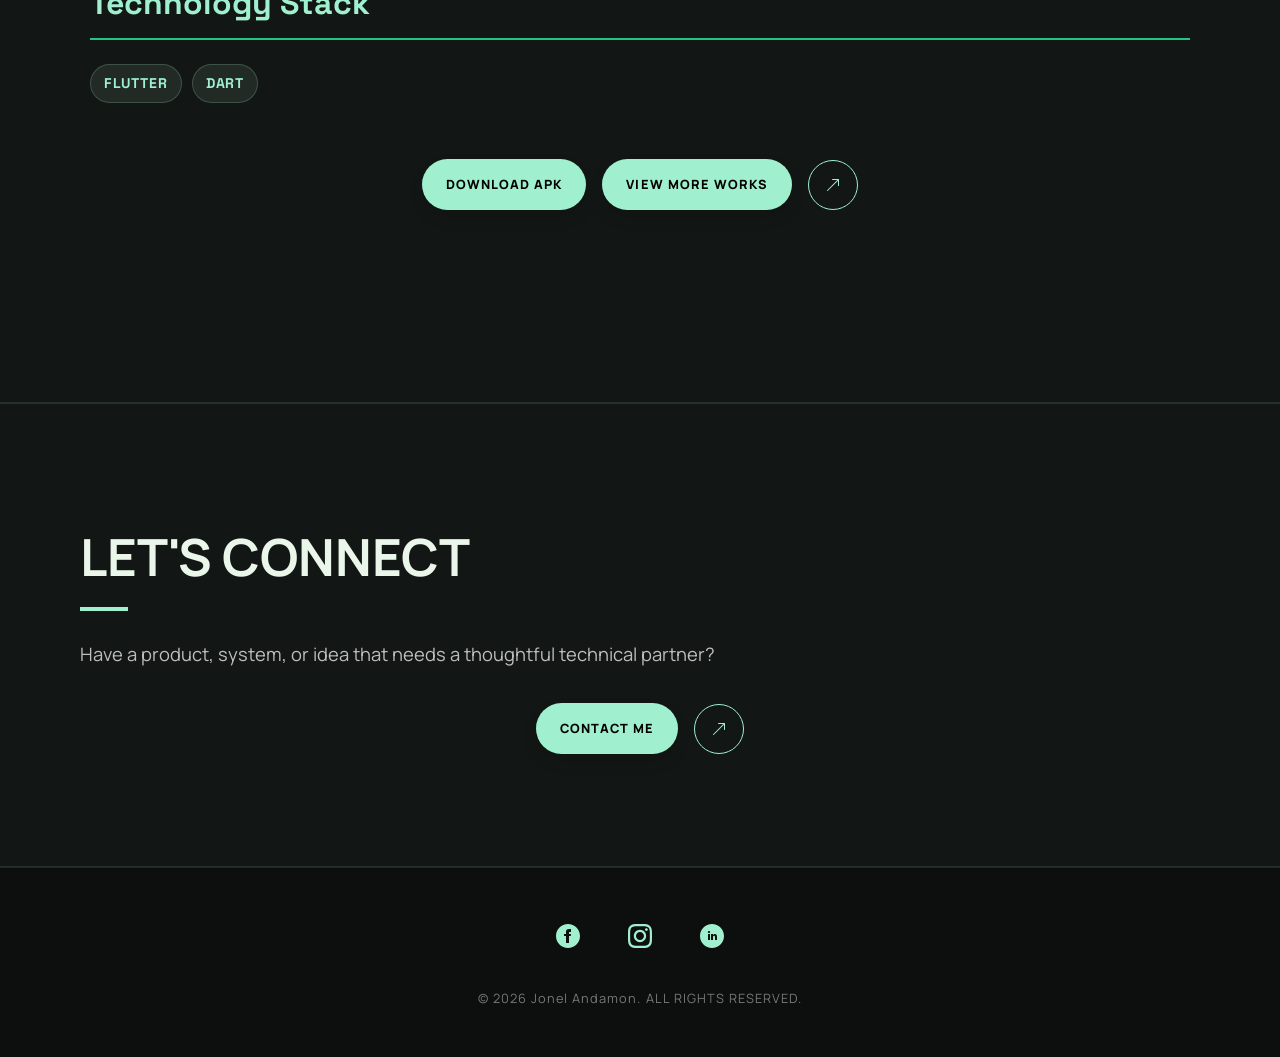
==== commit c969557a: "Add files via upload" ====
--- a/projects/escape/index.html
+++ b/projects/escape/index.html
@@ -100,6 +100,14 @@
             <div class="container">
                 <h2 class="section-title" data-aos="fade-up">LET'S CONNECT</h2>
                 <p class="section-text" data-aos="fade-up">Have a product, system, or idea that needs a thoughtful technical partner?</p>
+                <div class="button-group" data-aos="fade-up">
+                    <a href="../../contact.html" class="action-button">Contact Me</a>
+                    <a href="../../contact.html" class="icon-button" aria-label="Contact me">
+                        <svg xmlns="http://www.w3.org/2000/svg" width="16" height="16" fill="currentColor" viewBox="0 0 16 16">
+                            <path fill-rule="evenodd" d="M14 2.5a.5.5 0 0 0-.5-.5h-6a.5.5 0 0 0 0 1h4.793L2.146 13.146a.5.5 0 0 0 .708.708L13 3.707V8.5a.5.5 0 0 0 1 0v-6z"/>
+                        </svg>
+                    </a>
+                </div>
             </div>
         </section>
     <footer>
--- a/assets/css/portfolio.css
+++ b/assets/css/portfolio.css
@@ -3937,6 +3937,16 @@
 
 .project-page-connect .button-group {
     align-items: center;
+    flex-direction: row;
+}
+
+.project-page-connect .action-button {
+    width: auto;
+    max-width: 250px;
+}
+
+.project-page-connect .icon-button {
+    flex: 0 0 auto;
 }
 
 @media (max-width: 768px) {
